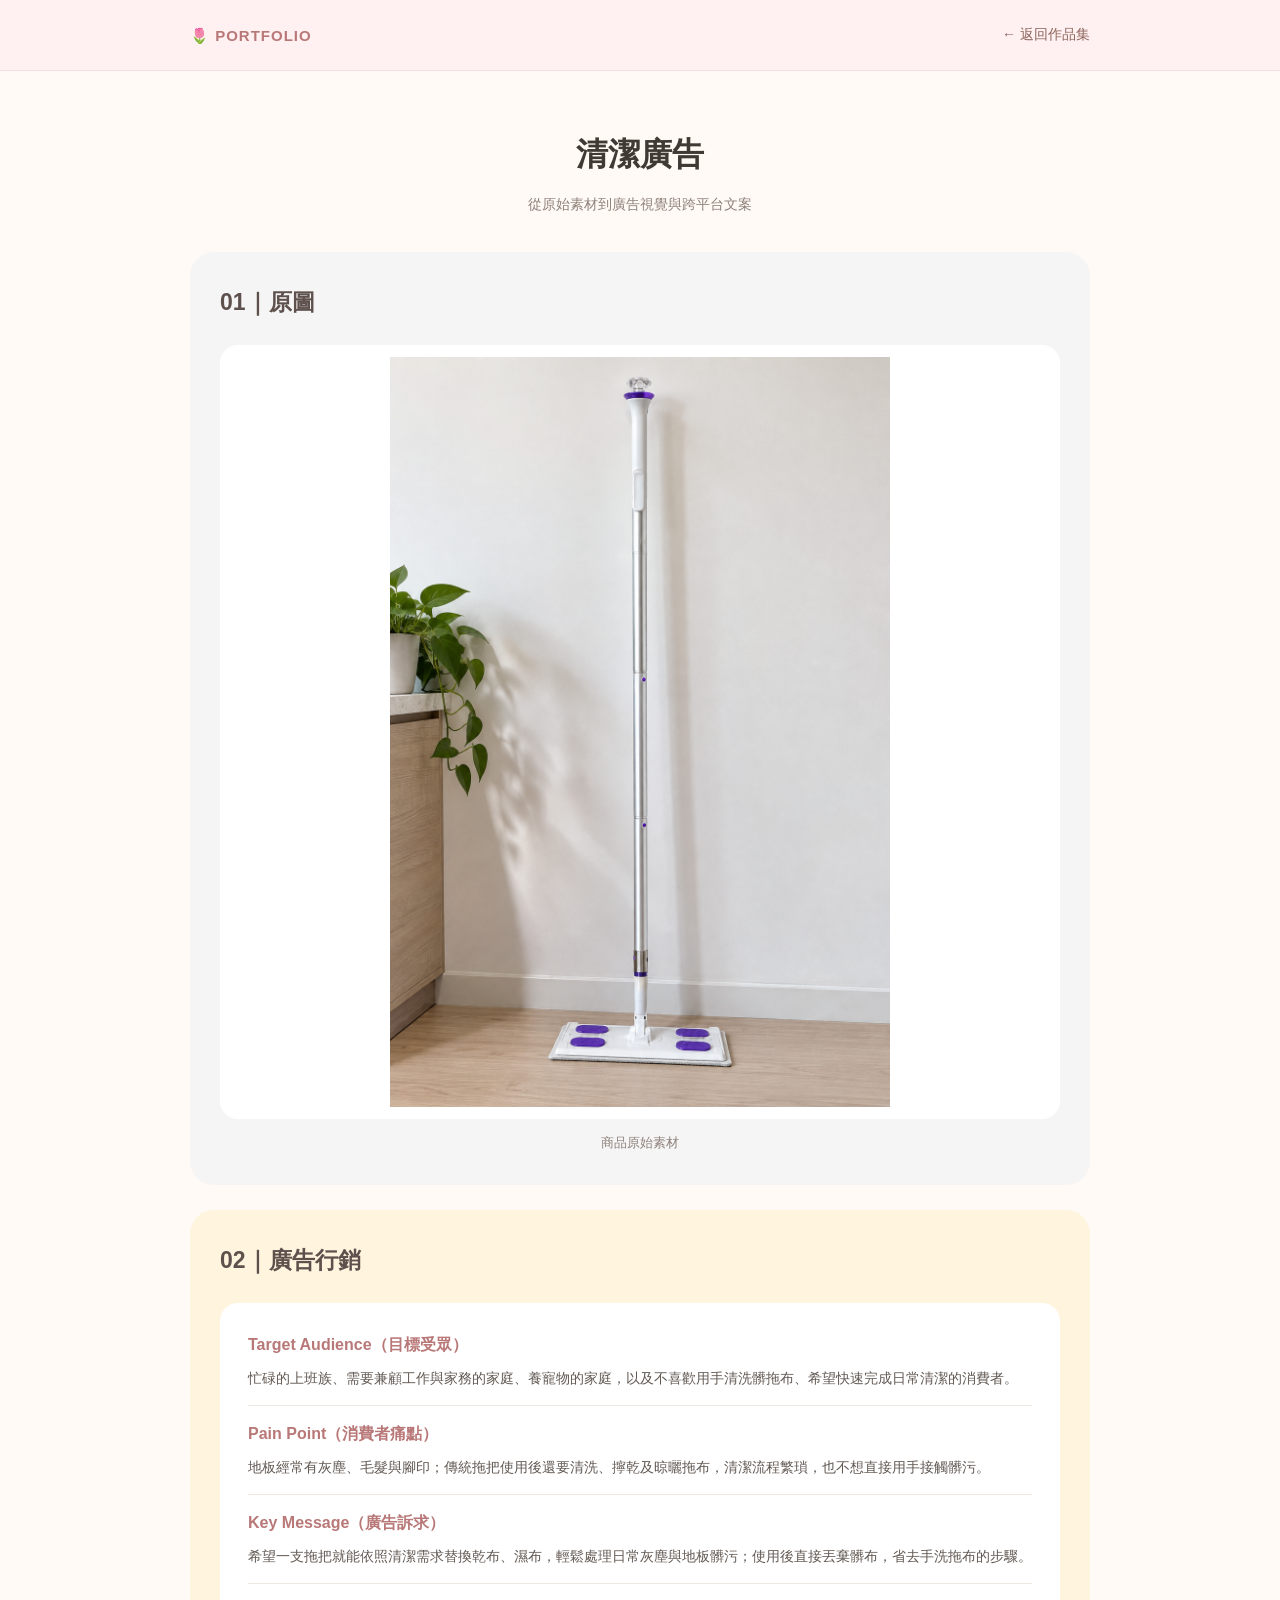
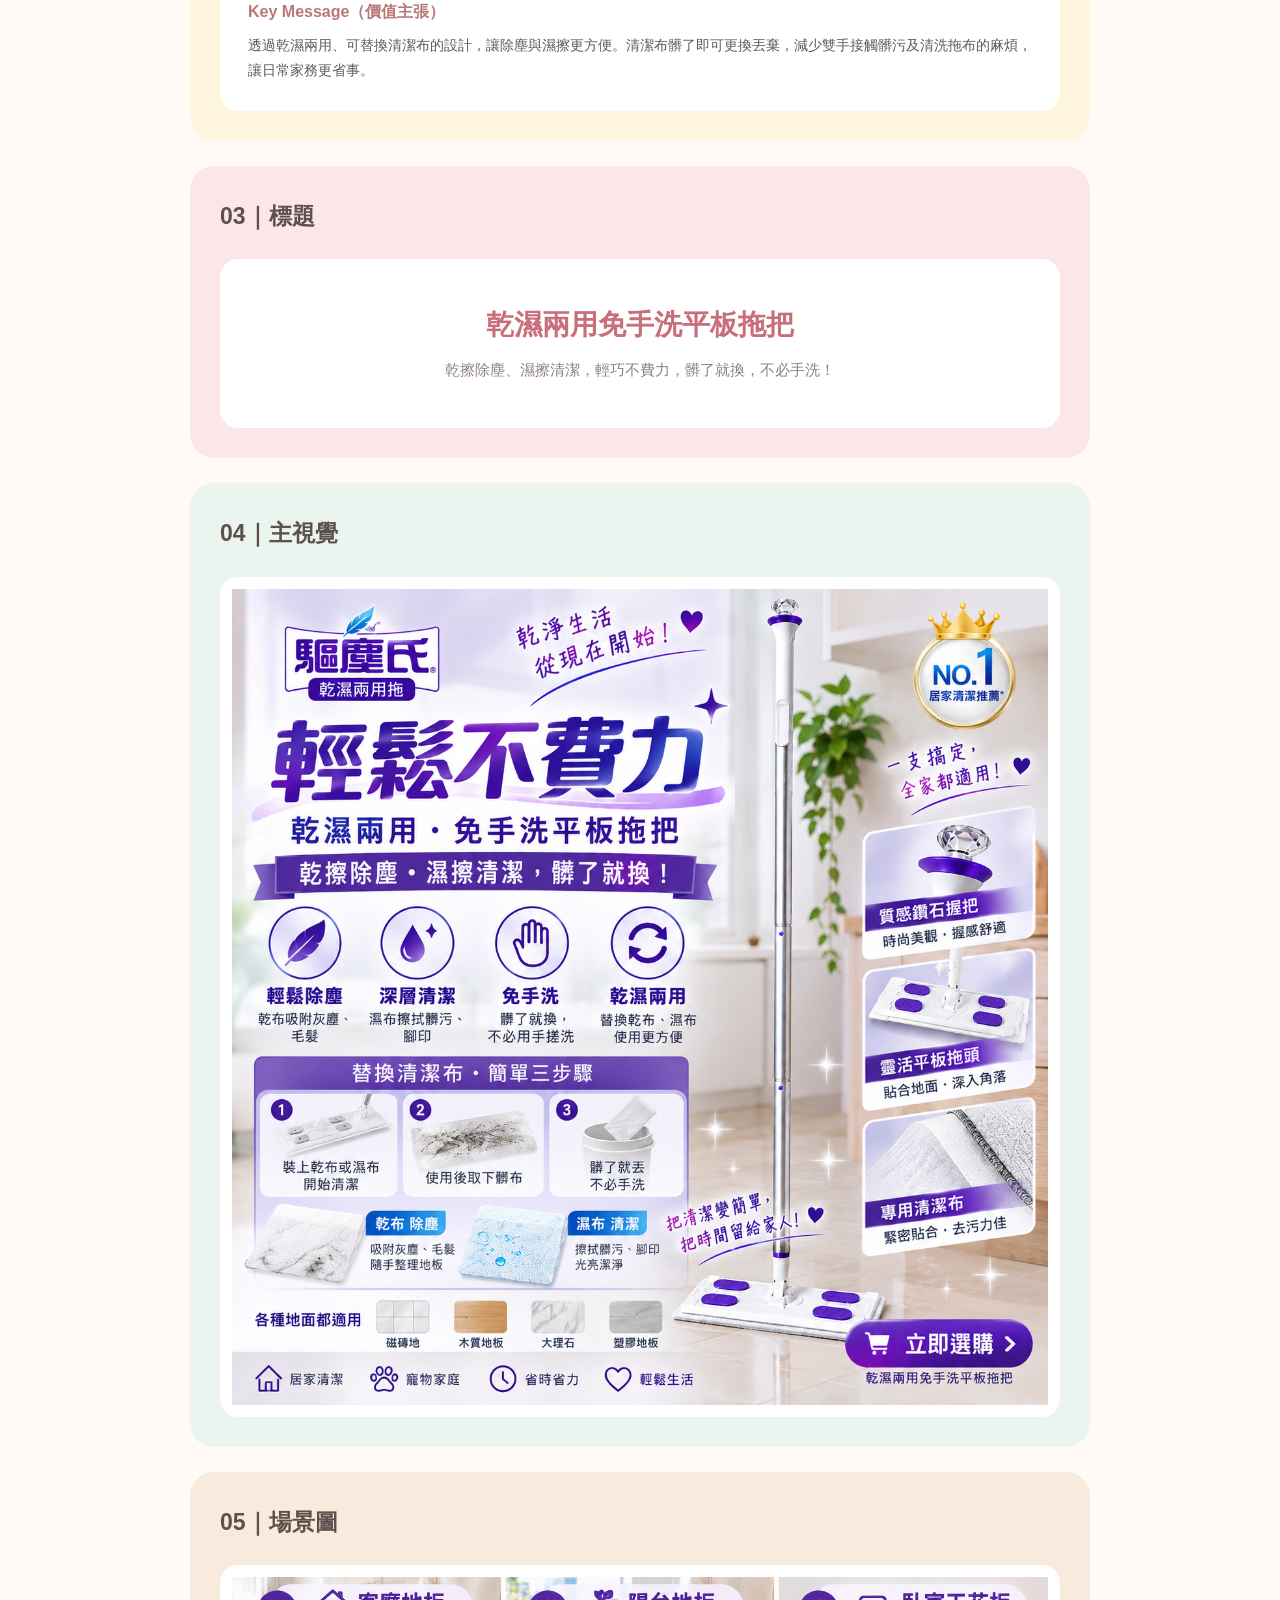
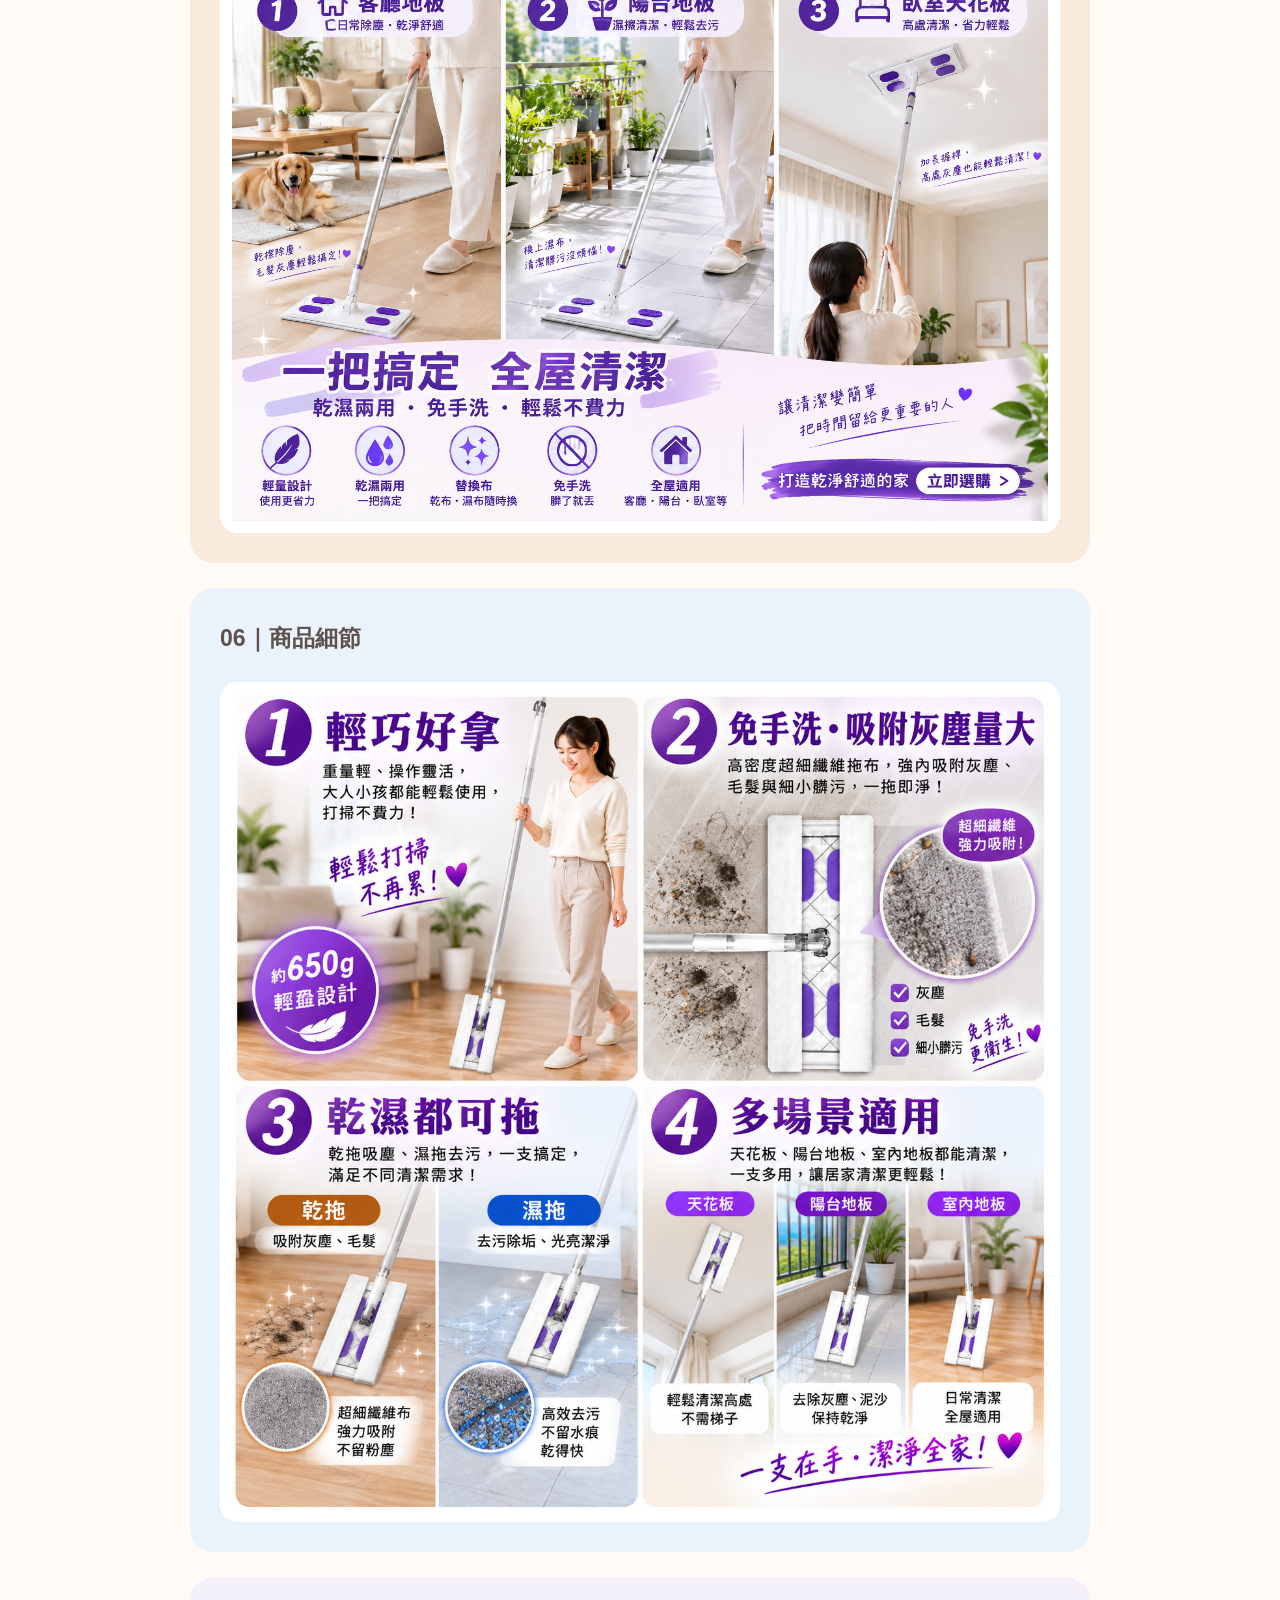
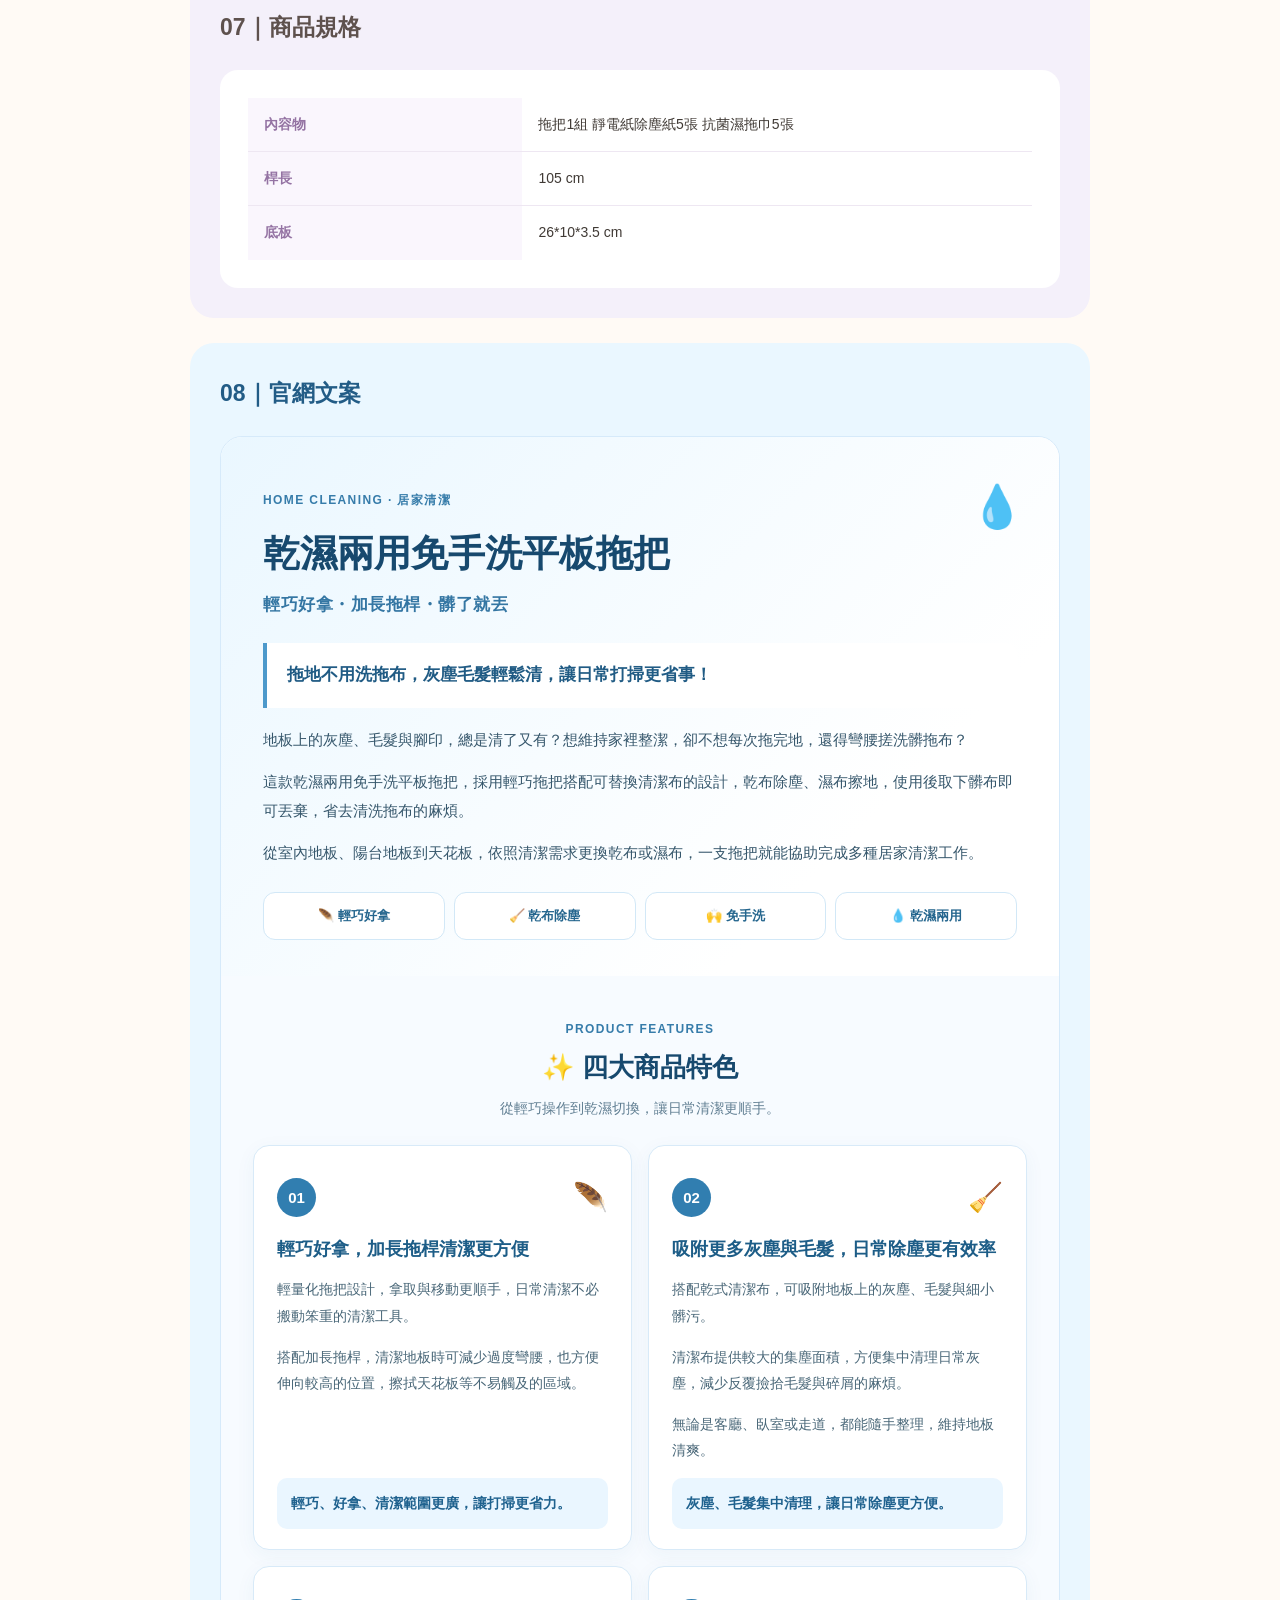
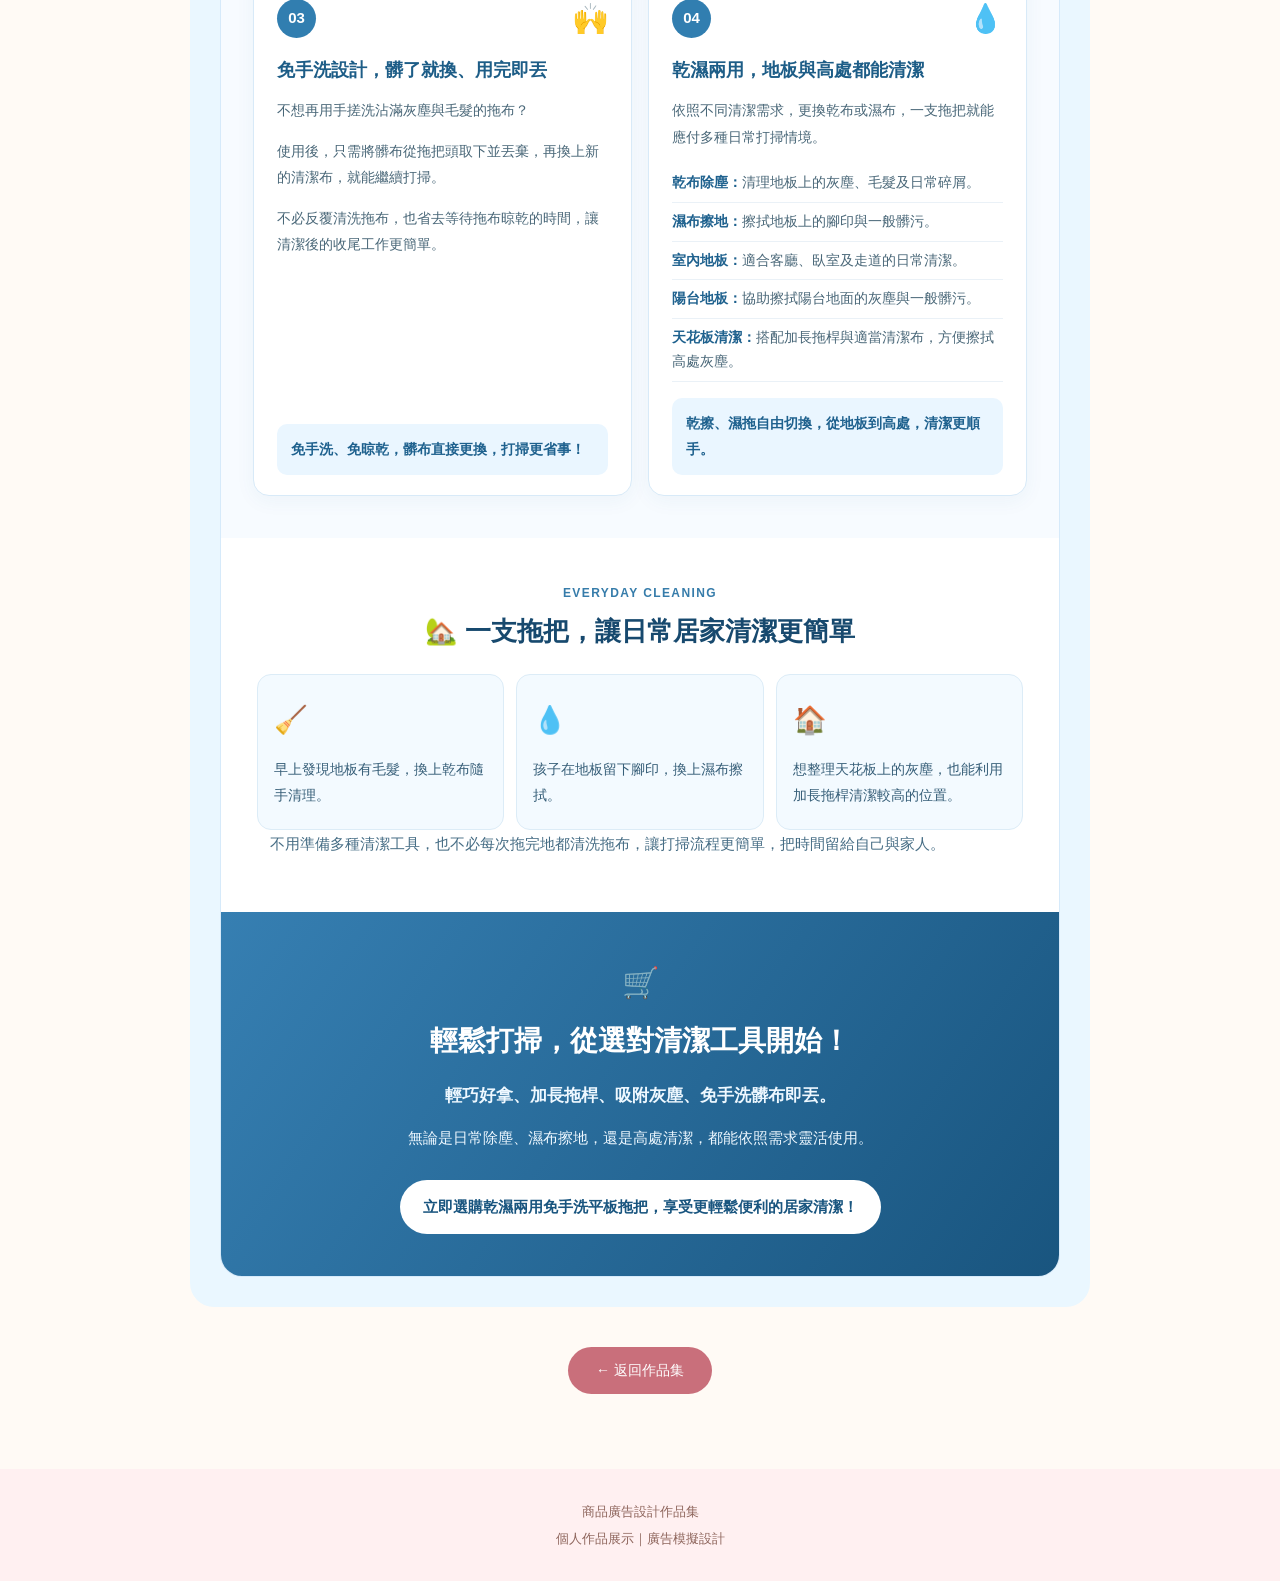
==== index.html @ 72740ea2 "0923-1" ====
<!DOCTYPE html>
<html lang="zh-Hant">

<head>
    <meta charset="UTF-8">
    <meta name="viewport" content="width=device-width, initial-scale=1.0">

    <title>商品廣告設計｜作品集</title>

    <link rel="stylesheet" href="clean.css">
</head>

<body>

    <!-- 頂部導覽列 -->
    <header class="site-header">
        <nav class="nav-container">

            <a href="index.html" class="brand">
                🌷 PORTFOLIO
            </a>

            <a href="index.html#design" class="back-link">
                ← 返回作品集
            </a>

        </nav>
    </header>


    <main class="portfolio-page">

        <!-- 頁面標題 -->
        <div class="page-heading">
            <h1>清潔廣告</h1>
            <p>從原始素材到廣告視覺與跨平台文案</p>
        </div>


        <!-- =========================
             01 原圖
        ========================== -->

        <section class="work-section original-section">

            <h2>01｜原圖</h2>

            <div class="image-container original-container">

                <img src="images/clean.original.png.png" alt="商品原始照片" class="work-image original-image">

            </div>

            <p class="image-caption">商品原始素材</p>

        </section>


        <!-- =========================
             02 廣告行銷
        ========================== -->

        <section class="work-section marketing-section">

            <h2>02｜廣告行銷</h2>

            <div class="content-card">

                <div class="marketing-item">
                    <h3>Target Audience（目標受眾）</h3>

                    <p>忙碌的上班族、需要兼顧工作與家務的家庭、養寵物的家庭，以及不喜歡用手清洗髒拖布、希望快速完成日常清潔的消費者。
                    </p>
                </div>


                <div class="marketing-item">
                    <h3>Pain Point（消費者痛點）</h3>

                    <p>
                        地板經常有灰塵、毛髮與腳印；傳統拖把使用後還要清洗、擰乾及晾曬拖布，清潔流程繁瑣，也不想直接用手接觸髒污。
                    </p>
                </div>


                <div class="marketing-item">
                    <h3>Key Message（廣告訴求）</h3>

                    <p>
                        希望一支拖把就能依照清潔需求替換乾布、濕布，輕鬆處理日常灰塵與地板髒污；使用後直接丟棄髒布，省去手洗拖布的步驟。
                    </p>
                </div>

                <div class="marketing-item">
                    <h3>Key Message（價值主張）</h3>

                    <p>
                        透過乾濕兩用、可替換清潔布的設計，讓除塵與濕擦更方便。清潔布髒了即可更換丟棄，減少雙手接觸髒污及清洗拖布的麻煩，讓日常家務更省事。
                    </p>
                </div>
            </div>

        </section>


        <!-- =========================
             03 標題
        ========================== -->

        <section class="work-section title-section">

            <h2>03｜標題</h2>

            <div class="content-card ad-title-card">

                <h3>乾濕兩用免手洗平板拖把</h3>

                <p>
                    乾擦除塵、濕擦清潔，輕巧不費力，髒了就換，不必手洗！
                </p>

            </div>

        </section>


        <!-- =========================
             04 主視覺
        ========================== -->

        <section class="work-section visual-section">

            <h2>04｜主視覺</h2>

            <div class="image-container">

                <img src="images/clean.main.png.png" alt="商品廣告主視覺" class="work-image main-image">

            </div>

        </section>

        <!-- =========================
     05 場景圖
     一張完整圖片
========================= -->

        <section class="work-section scene-section">

            <h2>05｜場景圖</h2>

            <div class="image-container">

                <img src="images/clean.scene.png.png" alt="商品生活場景展示圖" class="work-image scene-image">

            </div>

        </section>

        <!-- =========================
             05 商品細節
             一張四合一圖片
        ========================== -->

        <section class="work-section detail-section">

            <h2>06｜商品細節</h2>

            <div class="image-container">

                <img src="images/clean.detail.png.png" alt="四合一商品特色與細節圖" class="work-image detail-image">

            </div>

        </section>


        <!-- =========================
             06 商品規格
        ========================== -->

        <section class="work-section specs-section">

            <h2>07｜商品規格</h2>

            <div class="content-card table-container">

                <table class="specs-table">

                    <tbody>


                        <tr>
                            <th scope="row">內容物</th>
                            <td>拖把1組 靜電紙除塵紙5張 抗菌濕拖巾5張</td>
                        </tr>

                        <tr>
                            <th scope="row">桿長</th>
                            <td>105 cm</td>
                        </tr>

                        <tr>
                            <th scope="row">底板</th>
                            <td>26*10*3.5 cm</td>
                        </tr>


                    </tbody>

                </table>

            </div>

        </section>


        <!-- =========================
             08 官網文案｜水藍色系
        ========================= -->
        <section class="work-section website-section clean-website-section" id="website-copy">
            <h2>08｜官網文案</h2>
            <article class="content-card clean-product-copy">
                <header class="clean-hero">
                    <span class="clean-eyebrow">HOME CLEANING · 居家清潔</span>
                    <div class="clean-hero-mark" aria-hidden="true">💧</div>
                    <h3>乾濕兩用免手洗平板拖把</h3>
                    <p class="clean-subtitle">輕巧好拿・加長拖桿・髒了就丟</p>
                    <p class="clean-lead"><strong>拖地不用洗拖布，灰塵毛髮輕鬆清，讓日常打掃更省事！</strong></p>
                    <p>地板上的灰塵、毛髮與腳印，總是清了又有？想維持家裡整潔，卻不想每次拖完地，還得彎腰搓洗髒拖布？</p>
                    <p>這款乾濕兩用免手洗平板拖把，採用輕巧拖把搭配可替換清潔布的設計，乾布除塵、濕布擦地，使用後取下髒布即可丟棄，省去清洗拖布的麻煩。</p>
                    <p>從室內地板、陽台地板到天花板，依照清潔需求更換乾布或濕布，一支拖把就能協助完成多種居家清潔工作。</p>
                    <div class="clean-benefits" aria-label="商品重點">
                        <span>🪶 輕巧好拿</span><span>🧹 乾布除塵</span><span>🙌 免手洗</span><span>💧 乾濕兩用</span>
                    </div>
                </header>

                <section class="clean-features" aria-labelledby="clean-features-title">
                    <div class="clean-section-heading">
                        <span class="clean-kicker">PRODUCT FEATURES</span>
                        <h4 id="clean-features-title">✨ 四大商品特色</h4>
                        <p>從輕巧操作到乾濕切換，讓日常清潔更順手。</p>
                    </div>
                    <div class="clean-feature-grid">
                        <div class="clean-feature-card">
                            <div class="clean-feature-top"><span class="clean-number">01</span><span class="clean-feature-icon" aria-hidden="true">🪶</span></div>
                            <h5>輕巧好拿，加長拖桿清潔更方便</h5>
                            <p>輕量化拖把設計，拿取與移動更順手，日常清潔不必搬動笨重的清潔工具。</p>
                            <p>搭配加長拖桿，清潔地板時可減少過度彎腰，也方便伸向較高的位置，擦拭天花板等不易觸及的區域。</p>
                            <p class="clean-feature-summary">輕巧、好拿、清潔範圍更廣，讓打掃更省力。</p>
                        </div>
                        <div class="clean-feature-card">
                            <div class="clean-feature-top"><span class="clean-number">02</span><span class="clean-feature-icon" aria-hidden="true">🧹</span></div>
                            <h5>吸附更多灰塵與毛髮，日常除塵更有效率</h5>
                            <p>搭配乾式清潔布，可吸附地板上的灰塵、毛髮與細小髒污。</p>
                            <p>清潔布提供較大的集塵面積，方便集中清理日常灰塵，減少反覆撿拾毛髮與碎屑的麻煩。</p>
                            <p>無論是客廳、臥室或走道，都能隨手整理，維持地板清爽。</p>
                            <p class="clean-feature-summary">灰塵、毛髮集中清理，讓日常除塵更方便。</p>
                        </div>
                        <div class="clean-feature-card">
                            <div class="clean-feature-top"><span class="clean-number">03</span><span class="clean-feature-icon" aria-hidden="true">🙌</span></div>
                            <h5>免手洗設計，髒了就換、用完即丟</h5>
                            <p>不想再用手搓洗沾滿灰塵與毛髮的拖布？</p>
                            <p>使用後，只需將髒布從拖把頭取下並丟棄，再換上新的清潔布，就能繼續打掃。</p>
                            <p>不必反覆清洗拖布，也省去等待拖布晾乾的時間，讓清潔後的收尾工作更簡單。</p>
                            <p class="clean-feature-summary">免手洗、免晾乾，髒布直接更換，打掃更省事！</p>
                        </div>
                        <div class="clean-feature-card">
                            <div class="clean-feature-top"><span class="clean-number">04</span><span class="clean-feature-icon" aria-hidden="true">💧</span></div>
                            <h5>乾濕兩用，地板與高處都能清潔</h5>
                            <p>依照不同清潔需求，更換乾布或濕布，一支拖把就能應付多種日常打掃情境。</p>
                            <ul class="clean-use-list">
                                <li><strong>乾布除塵：</strong>清理地板上的灰塵、毛髮及日常碎屑。</li>
                                <li><strong>濕布擦地：</strong>擦拭地板上的腳印與一般髒污。</li>
                                <li><strong>室內地板：</strong>適合客廳、臥室及走道的日常清潔。</li>
                                <li><strong>陽台地板：</strong>協助擦拭陽台地面的灰塵與一般髒污。</li>
                                <li><strong>天花板清潔：</strong>搭配加長拖桿與適當清潔布，方便擦拭高處灰塵。</li>
                            </ul>
                            <p class="clean-feature-summary">乾擦、濕拖自由切換，從地板到高處，清潔更順手。</p>
                        </div>
                    </div>
                </section>

                <section class="clean-scenarios" aria-labelledby="clean-scenarios-title">
                    <div class="clean-section-heading">
                        <span class="clean-kicker">EVERYDAY CLEANING</span>
                        <h4 id="clean-scenarios-title">🏡 一支拖把，讓日常居家清潔更簡單</h4>
                    </div>
                    <div class="clean-scenario-grid">
                        <div class="clean-scenario"><span aria-hidden="true">🧹</span><p>早上發現地板有毛髮，換上乾布隨手清理。</p></div>
                        <div class="clean-scenario"><span aria-hidden="true">💧</span><p>孩子在地板留下腳印，換上濕布擦拭。</p></div>
                        <div class="clean-scenario"><span aria-hidden="true">🏠</span><p>想整理天花板上的灰塵，也能利用加長拖桿清潔較高的位置。</p></div>
                    </div>
                    <p class="clean-scenario-outro">不用準備多種清潔工具，也不必每次拖完地都清洗拖布，讓打掃流程更簡單，把時間留給自己與家人。</p>
                </section>

                <section class="clean-ending" aria-labelledby="clean-ending-title">
                    <span class="clean-ending-icon" aria-hidden="true">🛒</span>
                    <h4 id="clean-ending-title">輕鬆打掃，從選對清潔工具開始！</h4>
                    <p class="clean-ending-lead"><strong>輕巧好拿、加長拖桿、吸附灰塵、免手洗髒布即丟。</strong></p>
                    <p>無論是日常除塵、濕布擦地，還是高處清潔，都能依照需求靈活使用。</p>
                    <p class="clean-ending-cta">立即選購乾濕兩用免手洗平板拖把，享受更輕鬆便利的居家清潔！</p>
                </section>
            </article>
        </section>


        <!-- 09 FB 與 10 Threads 文案尚未提供本商品版本，暫不展示其他商品的文案。 -->

        <!-- 返回首頁 -->
        <div class="bottom-navigation">

            <a href="index.html#design" class="back-button">
                ← 返回作品集
            </a>

        </div>

    </main>


    <footer class="site-footer">

        <p>商品廣告設計作品集</p>

        <p>個人作品展示｜廣告模擬設計</p>

    </footer>

</body>

</html>
---- clean.css ----
/* =========================
   01 全站基本設定
========================= */

* {
    box-sizing: border-box;
}

html {
    scroll-behavior: smooth;
}

body {
    margin: 0;
    background: #fffaf5;
    color: #403a35;

    font-family:
        "Microsoft JhengHei",
        "Noto Sans TC",
        Arial,
        sans-serif;

    line-height: 1.8;
}

h1,
h2,
h3,
p {
    margin-top: 0;
}

img {
    display: block;
    max-width: 100%;
    height: auto;
}

a {
    text-decoration: none;
}


/* =========================
   02 頂部導覽列
========================= */

.site-header {
    background: #fff0f1;
    border-bottom: 1px solid #f3dfe2;
}

.nav-container {
    width: min(900px, 92%);
    min-height: 70px;
    margin: 0 auto;

    display: flex;
    align-items: center;
    justify-content: space-between;
    gap: 20px;
}

.brand {
    color: #b97878;
    font-size: 15px;
    font-weight: bold;
    letter-spacing: 1px;
}

.back-link {
    color: #8e655c;
    font-size: 14px;
}

.back-link:hover {
    color: #c96f7b;
}


/* =========================
   03 網頁主要寬度
========================= */

.portfolio-page {
    width: min(900px, 92%);
    margin: 0 auto;
    padding: 30px 0 50px;
}

.page-heading {
    padding: 25px 10px 35px;
    text-align: center;
}

.page-heading h1 {
    font-size: 32px;
    margin-bottom: 8px;
}

.page-heading p {
    color: #8e817b;
    font-size: 14px;
    margin-bottom: 0;
}


/* =========================
   04 九個區塊共用樣式
========================= */

.work-section {
    margin-bottom: 25px;
    padding: 30px;

    border-radius: 24px;
}

.work-section h2 {
    margin-bottom: 22px;
    color: #5e514d;
    font-size: 23px;
}

.content-card {
    background: #ffffff;
    padding: 28px;

    border-radius: 18px;
}

.content-card h3 {
    font-size: 18px;
}

.content-card p {
    font-size: 15px;
    margin-bottom: 12px;
}

.content-card p:last-child {
    margin-bottom: 0;
}


/* =========================
   05 各區塊背景色
========================= */

.original-section {
    background: #f5f5f5;
}

.marketing-section {
    background: #fff4de;
}

.title-section {
    background: #fbe7e9;
}

.visual-section {
    background: #eaf5ef;
}


/* =========================
   05 場景圖
========================= */

/* 柔和奶油杏色背景 */
.scene-section {
    background: #f8ebdd;
}

/* 一張完整場景圖，等比例縮放、不裁切 */
.scene-image {
    max-width: 900px;
}
.detail-section {
    background: #eaf3fc;
}

.specs-section {
    background: #f4f0fa;
}

.website-section {
    background: #fff4de;
}

.facebook-section {
    background: #eaf3fc;
}

.threads-section {
    background: #fbe7e9;
}


/* =========================
   06 圖片共用設定
========================= */

.image-container {
    display: flex;
    justify-content: center;
    align-items: center;

    padding: 12px;

    background: #ffffff;
    border-radius: 18px;
}

/*
所有圖片：
1. 不超出容器
2. 保留原始比例
3. 不裁切
*/

.work-image {
    display: block;
    width: 100%;
    height: auto;
    margin: 0 auto;
}


/* =========================
   07 原圖
   最大寬度 500px
========================= */

.original-image {
    max-width: 500px;
}

.image-caption {
    margin: 12px 0 0;

    color: #8e817b;
    font-size: 13px;
    text-align: center;
}


/* =========================
   08 廣告行銷
========================= */

.marketing-item {
    padding: 14px 0;
    border-bottom: 1px solid #eee8e2;
}

.marketing-item:first-child {
    padding-top: 0;
}

.marketing-item:last-child {
    padding-bottom: 0;
    border-bottom: none;
}

.marketing-item h3 {
    margin-bottom: 6px;

    color: #b97878;
    font-size: 16px;
}

.marketing-item p {
    color: #625953;
    font-size: 14px;
}


/* =========================
   09 廣告標題
========================= */

.ad-title-card {
    padding: 45px 25px;
    text-align: center;
}

.ad-title-card h3 {
    margin-bottom: 10px;

    color: #c96f7b;
    font-size: 28px;
    line-height: 1.5;
}

.ad-title-card p {
    color: #8e817b;
    font-size: 15px;
}


/* =========================
   10 主視覺
   最大寬度 900px
========================= */

.main-image {
    max-width: 900px;
}


/* =========================
   11 商品細節
   一張四合一圖片
   最大寬度 900px
========================= */

.detail-image {
    max-width: 900px;
}

/*
這裡不設定固定高度，
也不使用 object-fit: cover。

因此四合一圖片會完整顯示，
不會裁切掉其中的商品特色。
*/


/* =========================
   12 商品規格
========================= */

.table-container {
    overflow-x: auto;
}

.specs-table {
    width: 100%;
    border-collapse: collapse;
}

.specs-table th,
.specs-table td {
    padding: 14px 16px;

    border-bottom: 1px solid #eee7f2;

    font-size: 14px;
    text-align: left;
    vertical-align: top;
}

.specs-table th {
    width: 35%;

    color: #9473a3;
    background: #faf6fd;
    font-weight: bold;
}

.specs-table tr:last-child th,
.specs-table tr:last-child td {
    border-bottom: none;
}


/* =========================
   13 網站、FB、Threads 文案
========================= */

.copy-card {
    overflow-wrap: anywhere;
}

.copy-card h3 {
    margin-bottom: 18px;
    color: #b97878;
}

.copy-card p {
    margin-bottom: 16px;
    white-space: pre-line;
}

.copy-cta {
    color: #b97878;
    font-weight: bold;
}


/* =========================
   14 返回作品集按鈕
========================= */

.bottom-navigation {
    padding: 15px 0 25px;
    text-align: center;
}

.back-button {
    display: inline-block;

    padding: 11px 28px;

    background: #c96f7b;
    color: #ffffff;

    border-radius: 30px;
    font-size: 14px;

    transition: background 0.2s;
}

.back-button:hover {
    background: #b45d69;
}


/* =========================
   15 Footer
========================= */

.site-footer {
    padding: 28px 15px;

    background: #fff0f1;
    text-align: center;
}

.site-footer p {
    margin: 3px 0;

    color: #8e655c;
    font-size: 13px;
}


/* =========================
   16 手機版 RWD
========================= */

@media (max-width: 650px) {

    .nav-container {
        min-height: 60px;
    }

    .brand,
    .back-link {
        font-size: 12px;
    }

    .portfolio-page {
        width: 94%;
        padding-top: 15px;
    }

    .page-heading {
        padding: 20px 5px 25px;
    }

    .page-heading h1 {
        font-size: 25px;
    }

    .work-section {
        margin-bottom: 18px;
        padding: 20px 14px;

        border-radius: 18px;
    }

    .work-section h2 {
        margin-bottom: 15px;
        font-size: 20px;
    }

    .content-card {
        padding: 20px 16px;
    }

    .image-container {
        padding: 6px;
    }

    .ad-title-card {
        padding: 28px 16px;
    }

    .ad-title-card h3 {
        font-size: 22px;
    }

    .specs-table th,
    .specs-table td {
        padding: 10px 8px;
        font-size: 12px;
    }

    .specs-table th {
        width: 35%;
    }

    .copy-card p {
        font-size: 14px;
    }

}

/* =========================
   網站文案｜整體版面
========================= */

.product-copy {
    display: flex;
    flex-direction: column;
    gap: 24px;

    color: #403a35;
}

.product-copy h3,
.product-copy h4,
.product-copy p {
    margin-top: 0;
}

.product-copy p {
    font-size: 15px;
    line-height: 1.9;
}

.product-section-title {
    margin-bottom: 22px;
    color: #466653;
    font-size: 22px;
}


/* =========================
   商品介紹｜鼠尾草綠
========================= */

.product-intro {
    padding: 35px;
    background: #eaf3ea;
    border-radius: 20px;
}

.product-label {
    display: inline-block;

    margin-bottom: 18px;
    padding: 5px 14px;

    background: #ffffff;
    color: #466653;

    border-radius: 30px;

    font-size: 13px;
    font-weight: bold;
}

.product-intro h3 {
    margin-bottom: 18px;

    color: #466653;
    font-size: 25px;
    line-height: 1.6;
}

.product-intro p {
    margin-bottom: 0;
    color: #52665a;
}


/* =========================
   四大商品特色
========================= */

.product-features {
    padding: 30px;

    background: #fffaf5;
    border-radius: 20px;
}

.feature-grid {
    display: grid;
    grid-template-columns: repeat(2, minmax(0, 1fr));
    gap: 18px;
}

.feature-card {
    padding: 25px;

    background: #ffffff;
    border: 1px solid #e9eee8;
    border-radius: 18px;
}

.feature-icon {
    display: flex;
    align-items: center;
    justify-content: center;

    width: 42px;
    height: 42px;

    margin-bottom: 16px;

    background: #eaf3ea;
    color: #64856b;

    border-radius: 12px;

    font-size: 23px;
    font-weight: bold;
}

.feature-card h4 {
    margin-bottom: 12px;

    color: #466653;
    font-size: 17px;
}

.feature-card p {
    margin-bottom: 12px;
    color: #625953;
}

.feature-card p:last-child {
    margin-bottom: 0;
}


/* =========================
   使用情境｜奶油杏色
========================= */

.product-scenarios {
    padding: 30px;

    background: #fff0e1;
    border-radius: 20px;
}

.product-scenarios .product-section-title {
    color: #805e45;
}

.scenario-item {
    display: flex;
    align-items: flex-start;
    gap: 16px;

    padding: 18px 0;

    border-bottom: 1px solid #e9d9c9;
}

.scenario-item:last-child {
    padding-bottom: 0;
    border-bottom: none;
}

.scenario-icon {
    display: flex;
    align-items: center;
    justify-content: center;

    flex-shrink: 0;

    width: 42px;
    height: 42px;

    background: #ffffff;
    color: #ad8668;

    border-radius: 12px;

    font-size: 24px;
}

.scenario-item h4 {
    margin-bottom: 4px;

    color: #805e45;
    font-size: 16px;
}

.scenario-item p {
    margin-bottom: 0;
    color: #625953;
}


/* =========================
   商品規格｜白色資訊卡
========================= */

.product-info {
    padding: 30px;

    background: #ffffff;
    border-radius: 20px;
}

.product-info-list {
    margin: 0;
}

.product-info-list > div {
    display: grid;
    grid-template-columns: 125px minmax(0, 1fr);
    gap: 16px;

    padding: 13px 0;

    border-bottom: 1px solid #eeeeea;
}

.product-info-list dt {
    color: #466653;
    font-size: 14px;
    font-weight: bold;
}

.product-info-list dd {
    margin: 0;

    color: #625953;
    font-size: 14px;
}

.product-note {
    margin: 22px 0 0;
    padding: 16px;

    background: #f5f7f2;
    border-radius: 12px;

    color: #52665a;
    font-size: 13px !important;
}


/* =========================
   結尾文案｜柔和粉色
========================= */

.product-ending {
    padding: 48px 28px;
    background: #fbe8e8;
    border-radius: 20px;
    text-align: center;
}

/* 上方小標籤 */
.ending-label {
    display: inline-block;
    margin-bottom: 18px;
    padding: 5px 15px;

    background: #ffffff;
    color: #a45f68;

    border-radius: 30px;
    font-size: 13px;
    font-weight: bold;
}

/* 主標題 */
.product-ending h3 {
    margin: 0 0 22px;
    color: #a45f68;

    font-size: 28px;
    line-height: 1.5;
    letter-spacing: 1px;
}

/* 主要說明 */
.product-ending .ending-lead {
    max-width: 520px;
    margin: 0 auto 12px;

    color: #665354;
    font-size: 16px;
    line-height: 1.9;
}

/* 補充說明 */
.product-ending .ending-description {
    max-width: 520px;
    margin: 0 auto 28px;

    color: #806d6d;
    font-size: 14px;
    line-height: 1.9;
}

/* CTA 文案展示 */
.ending-cta {
    display: inline-block;
    max-width: 100%;

    padding: 12px 24px;

    background: #b97878;
    color: #ffffff;

    border-radius: 30px;

    font-size: 15px;
    font-weight: bold;
    line-height: 1.6;
}

/* 手機版 */
@media (max-width: 650px) {

    .product-ending {
        padding: 32px 18px;
    }

    .product-ending h3 {
        font-size: 23px;
    }

    .product-ending .ending-lead {
        font-size: 15px;
    }

    .product-ending .ending-description {
        font-size: 13px;
    }

    .ending-cta {
        padding: 11px 18px;
        font-size: 13px;
    }

}

/* =========================
   手機版 RWD
========================= */

@media (max-width: 650px) {

    .product-copy {
        gap: 16px;
    }

    .product-intro,
    .product-features,
    .product-scenarios,
    .product-info,
    .product-ending {
        padding: 22px 18px;
        border-radius: 16px;
    }

    .product-intro h3 {
        font-size: 21px;
    }

    .product-section-title {
        font-size: 20px;
    }

    .feature-grid {
        grid-template-columns: 1fr;
        gap: 12px;
    }

    .feature-card {
        padding: 20px;
    }

    .product-info-list > div {
        grid-template-columns: 90px minmax(0, 1fr);
        gap: 10px;
    }

    .product-ending h3 {
        font-size: 21px;
    }

}


/* =====================================
   08 網站文案｜香檳金色系
===================================== */

/* 主要文案區塊 */

.website-section .copy-card {

    --copy-gold: #A47B42;
    --copy-light-gold: #B4935A;
    --copy-border: #E8D9BD;
    --copy-cream: #FFFCF7;
    --copy-brown: #695A48;
    --copy-dark-brown: #795B32;

    box-sizing: border-box;

    max-width: 900px;
    margin: 0 auto;

    padding: 36px;

    background: var(--copy-cream);
    border: 1px solid var(--copy-border);
    border-radius: 16px;

    color: var(--copy-brown);

    font-family:
        "Noto Sans TC",
        "Microsoft JhengHei",
        sans-serif;

    font-size: 15px;
    line-height: 1.9;

    text-align: left;
    white-space: normal;
}


/* 統一盒模型 */

.website-section .copy-card *,
.website-section .copy-card *::before,
.website-section .copy-card *::after {

    box-sizing: border-box;
}


/* =====================================
   商品介紹
===================================== */

.website-section .copy-intro {

    padding-bottom: 26px;
}


/* 商品標籤 */

.website-section .copy-label {

    margin: 0 0 18px;

    color: var(--copy-gold);

    font-size: 13px;
    font-weight: 600;

    letter-spacing: 0.5px;
}


/* 商品主標題 */

.website-section .copy-intro h3 {

    margin: 0 0 20px;

    color: var(--copy-dark-brown);

    font-size: 25px;
    font-weight: 700;

    line-height: 1.5;
}


/* 商品介紹內文 */

.website-section .copy-intro p:not(.copy-label) {

    margin: 0 0 12px;

    color: var(--copy-brown);

    font-size: 15px;
    font-weight: 400;

    line-height: 1.9;
}


/* =====================================
   商品特色與使用情境
===================================== */

/* 區塊分隔 */

.website-section .copy-group {

    padding: 25px 0;

    border-top: 1px solid var(--copy-border);
}


/* 區塊標題 */

.website-section .copy-heading {

    display: flex;
    align-items: center;

    gap: 10px;

    margin: 0 0 20px;

    color: var(--copy-gold);

    font-size: 19px;
    font-weight: 700;

    line-height: 1.5;
}


/* 金色裝飾符號 */

.website-section .copy-symbol {

    color: var(--copy-light-gold);

    font-size: 18px;
    font-weight: 400;
}


/* 商品特色排列 */

.website-section .copy-item {

    display: flex;
    align-items: flex-start;

    gap: 14px;

    margin-bottom: 20px;
}

.website-section .copy-item:last-child {

    margin-bottom: 0;
}


/* 金色圖示 */

.website-section .copy-icon {

    flex-shrink: 0;

    display: flex;
    align-items: center;
    justify-content: center;

    width: 28px;
    height: 28px;

    color: var(--copy-light-gold);

    font-size: 20px;
    font-weight: 500;

    line-height: 1;
}


/* 文字區域 */

.website-section .copy-text {

    flex: 1;
    min-width: 0;
}


/* 商品特色小標題 */

.website-section .copy-text h5 {

    margin: 0 0 5px;

    color: var(--copy-dark-brown);

    font-size: 16px;
    font-weight: 700;

    line-height: 1.6;
}


/* 商品特色內文 */

.website-section .copy-text p {

    margin: 0;

    color: var(--copy-brown);

    font-size: 14px;
    font-weight: 400;

    line-height: 1.9;
}


/* =====================================
   商品結尾
===================================== */

.website-section .copy-ending {

    padding-top: 26px;

    border-top: 1px solid var(--copy-border);
}


/* 結尾標題 */

.website-section .copy-ending h4 {

    margin: 0 0 14px;

    color: var(--copy-dark-brown);

    font-size: 20px;
    font-weight: 700;

    line-height: 1.6;
}


/* 結尾內文 */

.website-section .copy-ending > p:not(.copy-cta) {

    margin: 0 0 24px;

    color: var(--copy-brown);

    font-size: 15px;
    line-height: 1.9;
}


/* 行動呼籲 */

.website-section .copy-cta {

    display: inline-block;

    margin: 0;
    padding: 12px 20px;

    background: var(--copy-gold);

    color: #FFFFFF;

    border-radius: 8px;

    font-size: 14px;
    font-weight: 600;

    line-height: 1.7;
}

.website-section .copy-cta span {

    margin-left: 6px;
}


/* =====================================
   手機版排版
===================================== */

@media screen and (max-width: 600px) {

    .website-section .copy-card {

        padding: 22px 18px;

        border-radius: 12px;
    }

    .website-section .copy-label {

        font-size: 12px;
    }

    .website-section .copy-intro h3 {

        font-size: 22px;
    }

    .website-section .copy-intro p:not(.copy-label) {

        font-size: 14px;
    }

    .website-section .copy-group {

        padding: 22px 0;
    }

    .website-section .copy-heading {

        font-size: 18px;
    }

    .website-section .copy-item {

        gap: 10px;
    }

    .website-section .copy-icon {

        width: 24px;
        height: 24px;

        font-size: 18px;
    }

    .website-section .copy-text h5 {

        font-size: 15px;
    }

    .website-section .copy-text p {

        font-size: 14px;
    }

    .website-section .copy-ending h4 {

        font-size: 19px;
    }

    .website-section .copy-ending > p:not(.copy-cta) {

        font-size: 14px;
    }

    .website-section .copy-cta {

        display: block;
        width: 100%;

        padding: 12px 14px;

        font-size: 13px;
        text-align: center;
    }

}

/* 08 網站文案：修正原始換行造成的狹窄文字列與過大段落間距 */
.website-section .copy-card p {
    white-space: normal;
}
.website-section .copy-card .copy-text {
    flex: 1 1 0;
    width: auto;
    max-width: none;
    min-width: 0;
}
.website-section .copy-card .copy-text h5 {
    margin: 0 0 5px;
}
.website-section .copy-card .copy-text p {
    width: 100%;
    max-width: none;
    margin: 0;
}
.website-section .copy-card .copy-item {
    width: 100%;
}


/* 網站文案 SVG 圖示統一設定 */

.website-section .copy-icon svg {

    width: 22px;
    height: 22px;

    fill: none;

    stroke: #B4935A;
    stroke-width: 1.7;

    stroke-linecap: round;
    stroke-linejoin: round;

    display: block;
    flex-shrink: 0;
}

/* =====================================
   09 FB 文案｜自然貼文排版
   僅影響 FB 區塊，不影響網站文案及 Threads
===================================== */
.facebook-section .facebook-copy-card {
    display: block;
    width: 100%;
    max-width: 100%;
    margin: 0;
    padding: 28px 30px;
    background: #fff;
    border: none;
    border-radius: 12px;
    color: #403a35;
    text-align: left;
}

.facebook-section .facebook-copy-card h3 {
    margin: 0 0 18px;
    color: #403a35;
    font-size: 18px;
    font-weight: 700;
    line-height: 1.7;
}

.facebook-section .facebook-copy-card p {
    display: block;
    margin: 0 0 18px;
    padding: 0;
    color: #403a35;
    background: transparent;
    border: 0;
    border-radius: 0;
    font-size: 15px;
    font-weight: 400;
    line-height: 1.8;
    white-space: normal;
    overflow-wrap: break-word;
}

.facebook-section .facebook-copy-card strong {
    color: inherit;
    font-weight: 700;
}

.facebook-section .facebook-copy-card h4 {
    margin: 22px 0 16px;
    padding: 0;
    color: #403a35;
    background: transparent;
    border: 0;
    border-radius: 0;
    font-size: 17px;
    font-weight: 700;
    line-height: 1.7;
}

.facebook-section .facebook-copy-card h4 + p,
.facebook-section .facebook-copy-card h4 + p + p,
.facebook-section .facebook-copy-card h4 + p + p + p,
.facebook-section .facebook-copy-card h4 + p + p + p + p {
    margin-bottom: 14px;
    padding: 0;
    background: transparent;
    border: 0;
    border-radius: 0;
}

.facebook-section .facebook-copy-card h4 + p + p + p + p + p {
    margin-top: 22px;
}

.facebook-section .facebook-copy-card .copy-cta {
    display: block;
    width: auto;
    margin: 20px 0 16px;
    padding: 0;
    color: #403a35;
    background: transparent;
    border: 0;
    border-radius: 0;
    font-size: 15px;
    font-weight: 400;
    line-height: 1.8;
    text-align: left;
}

.facebook-section .facebook-copy-card .copy-cta strong {
    color: #403a35;
    font-weight: 700;
}

.facebook-section .facebook-copy-card .copy-hashtags {
    margin: 0;
    padding: 0;
    color: #403a35;
    background: transparent;
    border: 0;
    font-size: 14px;
    line-height: 1.8;
}

@media screen and (max-width: 650px) {
    .facebook-section .facebook-copy-card { padding: 22px 18px; }
    .facebook-section .facebook-copy-card h3 { font-size: 17px; }
    .facebook-section .facebook-copy-card h4 { font-size: 16px; }
    .facebook-section .facebook-copy-card p,
    .facebook-section .facebook-copy-card .copy-cta { font-size: 14px; }
    .facebook-section .facebook-copy-card .copy-hashtags { font-size: 13px; }
}


/* =====================================
   10 Threads 文案｜自然貼文排版
===================================== */

/* Threads 白色貼文卡片 */
.threads-section .threads-copy-card {
    display: block;
    width: 100%;
    max-width: 100%;

    margin: 0;
    padding: 28px 30px;

    background: #ffffff;
    border: none;
    border-radius: 12px;

    color: #403a35;
    text-align: left;
}

/* Threads 內文 */
.threads-section .threads-copy-card p {
    display: block;

    margin: 0 0 18px;
    padding: 0;

    color: #403a35;
    background: transparent;
    border: none;

    font-size: 15px;
    font-weight: 400;
    line-height: 1.8;

    white-space: normal;
    overflow-wrap: break-word;
}

/* 粗體重點 */
.threads-section .threads-copy-card strong {
    color: #403a35;
    font-weight: 700;
}

/* 最後一段 Hashtag */
.threads-section .threads-copy-card .threads-hashtags {
    margin: 0;
    padding: 0;

    color: #403a35;
    font-size: 14px;
    line-height: 1.8;
}

/* 手機版 */
@media screen and (max-width: 650px) {

    .threads-section .threads-copy-card {
        padding: 22px 18px;
    }

    .threads-section .threads-copy-card p {
        font-size: 14px;
    }

    .threads-section .threads-copy-card .threads-hashtags {
        font-size: 13px;
    }
}

/* =============================================
   08 官網文案｜乾濕兩用拖把・水藍色系
   僅作用於 .clean-website-section
============================================= */
.clean-website-section { background: #eaf7ff; }
.clean-website-section > h2 { color: #225c86; }
.clean-website-section .clean-product-copy {
    --blue-900: #17496e; --blue-700: #246b9c; --blue-500: #4d99cb;
    --blue-100: #eaf6ff; --blue-050: #f6fbff;
    padding: 0; overflow: hidden; color: #36576c;
    border: 1px solid #d6eafa; border-radius: 22px;
    background: #fff; font-size: 15px; line-height: 1.9;
}
.clean-website-section .clean-product-copy * { box-sizing: border-box; }
.clean-website-section .clean-product-copy p { margin: 0 0 14px; font-size: 15px; line-height: 1.9; white-space: normal; }
.clean-website-section .clean-product-copy h3,
.clean-website-section .clean-product-copy h4,
.clean-website-section .clean-product-copy h5 { line-height: 1.45; }
.clean-hero { position: relative; padding: 48px 42px 36px; background: linear-gradient(135deg,#eaf7ff 0%,#fff 75%); }
.clean-eyebrow, .clean-kicker { display: inline-block; color: #367caa; font-size: 12px; font-weight: 800; letter-spacing: 1.4px; }
.clean-hero-mark { position: absolute; top: 30px; right: 36px; font-size: 42px; }
.clean-website-section .clean-hero h3 { max-width: 640px; margin: 14px 0 8px; color: #17496e; font-size: clamp(26px, 4vw, 37px); font-weight: 800; }
.clean-website-section .clean-subtitle { color: #3476a3; font-size: 17px !important; font-weight: 700; letter-spacing: .5px; }
.clean-website-section .clean-lead { margin: 22px 0 18px !important; padding: 16px 20px; border-left: 4px solid #4d99cb; border-radius: 0 10px 10px 0; background: #fff; color: #205b84; font-size: 17px !important; }
.clean-benefits { display: grid; grid-template-columns: repeat(4,minmax(0,1fr)); gap: 9px; margin-top: 24px; }
.clean-benefits span { padding: 11px 6px; border: 1px solid #d2e8f7; border-radius: 12px; background: #fff; color: #25668e; font-size: 13px; font-weight: 700; text-align: center; }
.clean-features { padding: 38px 32px 42px; background: #f7fbff; }
.clean-section-heading { margin-bottom: 24px; text-align: center; }
.clean-website-section .clean-section-heading h4 { margin: 6px 0 8px; color: #17496e; font-size: clamp(21px,3vw,26px); }
.clean-website-section .clean-section-heading p { color: #607e92; font-size: 14px; }
.clean-feature-grid { display: grid; grid-template-columns: repeat(2,minmax(0,1fr)); gap: 16px; align-items: stretch; }
.clean-feature-card { display: flex; flex-direction: column; min-width: 0; padding: 25px 23px 20px; background: #fff; border: 1px solid #d8eaf8; border-radius: 16px; box-shadow: 0 5px 20px rgba(32,96,139,.05); }
.clean-feature-top { display: flex; justify-content: space-between; align-items: center; margin-bottom: 12px; }
.clean-number { display: inline-flex; align-items: center; justify-content: center; width: 39px; height: 39px; border-radius: 50%; background: #317eb0; color: #fff; font-size: 15px; font-weight: 800; }
.clean-feature-icon { font-size: 28px; }
.clean-website-section .clean-feature-card h5 { margin: 0 0 14px; color: #1d5d87; font-size: 18px; font-weight: 800; }
.clean-website-section .clean-feature-card p { color: #496778; font-size: 14px; }
.clean-website-section .clean-feature-card .clean-feature-summary { margin-top: auto; margin-bottom: 0; padding: 12px 14px; border-radius: 10px; background: #eaf6ff; color: #1e618e; font-size: 14px; font-weight: 700; }
.clean-use-list { margin: 0 0 16px; padding: 0; list-style: none; }
.clean-use-list li { padding: 7px 0; border-bottom: 1px solid #eaf1f7; color: #496778; font-size: 14px; line-height: 1.7; }
.clean-use-list li strong { color: #1e618e; }
.clean-scenarios { padding: 40px 36px; background: #fff; }
.clean-scenario-grid { display: grid; grid-template-columns: repeat(3,minmax(0,1fr)); gap: 12px; }
.clean-scenario { padding: 20px 16px; border: 1px solid #dcecf7; border-radius: 14px; background: #f3faff; }
.clean-scenario > span { display: block; margin-bottom: 9px; font-size: 27px; }
.clean-website-section .clean-scenario p { margin: 0; color: #365e78; font-size: 14px; }
.clean-website-section .clean-scenario-outro { max-width: 700px; margin: 23px auto 0; color: #466d85; text-align: center; }
.clean-ending { padding: 42px 32px; background: linear-gradient(125deg,#367fb2,#19557f); color: #fff; text-align: center; }
.clean-ending-icon { display: block; margin-bottom: 10px; font-size: 30px; }
.clean-website-section .clean-ending h4 { margin: 0 0 18px; color: #fff; font-size: clamp(22px,3vw,28px); }
.clean-website-section .clean-ending p { max-width: 650px; margin: 0 auto 12px; color: #eef8ff; }
.clean-website-section .clean-ending .clean-ending-lead { font-size: 17px; }
.clean-website-section .clean-ending .clean-ending-cta { display: inline-block; margin: 15px auto 0; padding: 13px 23px; border-radius: 30px; background: #fff; color: #19557f; font-weight: 800; }
@media (max-width: 650px) {
    .clean-hero { padding: 30px 19px 26px; }
    .clean-hero-mark { top: 18px; right: 16px; font-size: 29px; }
    .clean-website-section .clean-hero h3 { padding-right: 12px; font-size: 26px; }
    .clean-website-section .clean-subtitle { font-size: 15px !important; }
    .clean-website-section .clean-lead { padding: 12px 13px; font-size: 15px !important; }
    .clean-benefits { grid-template-columns: repeat(2,minmax(0,1fr)); }
    .clean-features, .clean-scenarios { padding: 28px 15px; }
    .clean-feature-grid, .clean-scenario-grid { grid-template-columns: 1fr; }
    .clean-feature-card { padding: 21px 18px; }
    .clean-ending { padding: 34px 18px; }
    .clean-website-section .clean-product-copy p { font-size: 14px; }
}
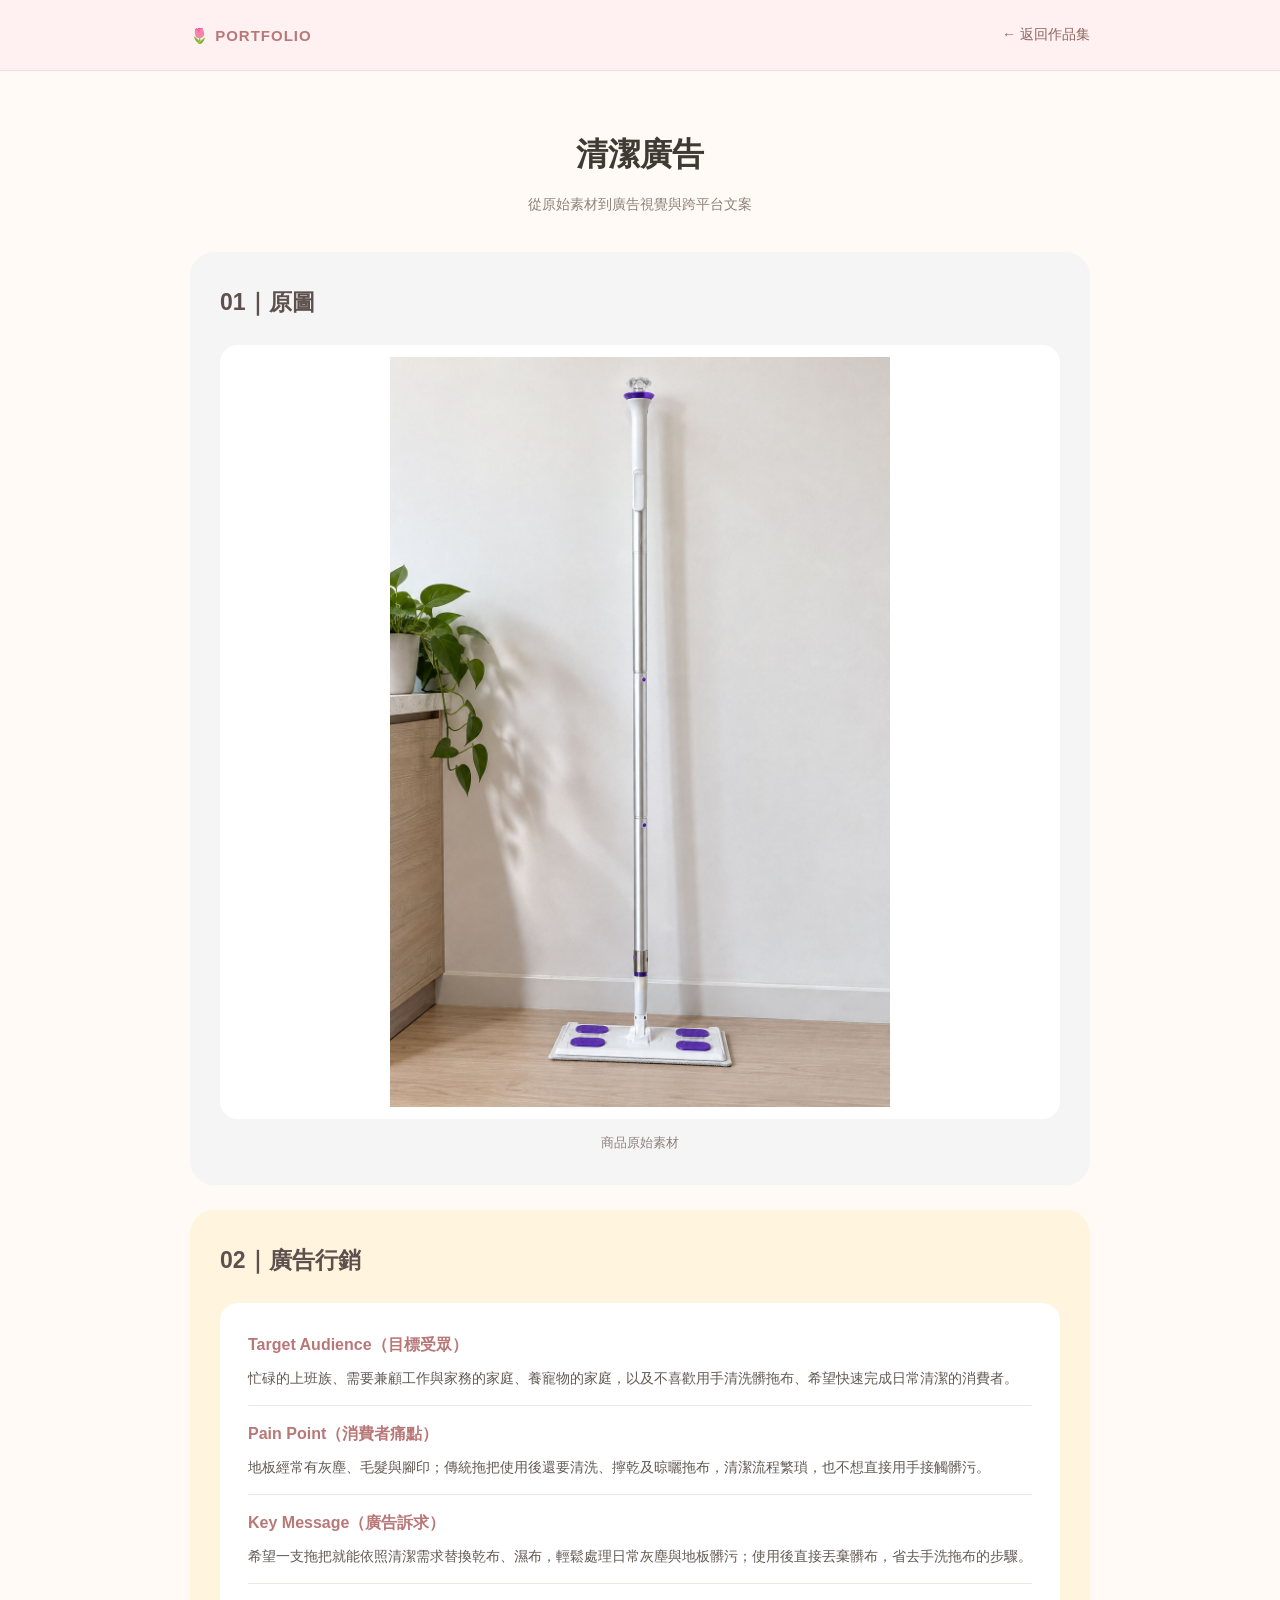
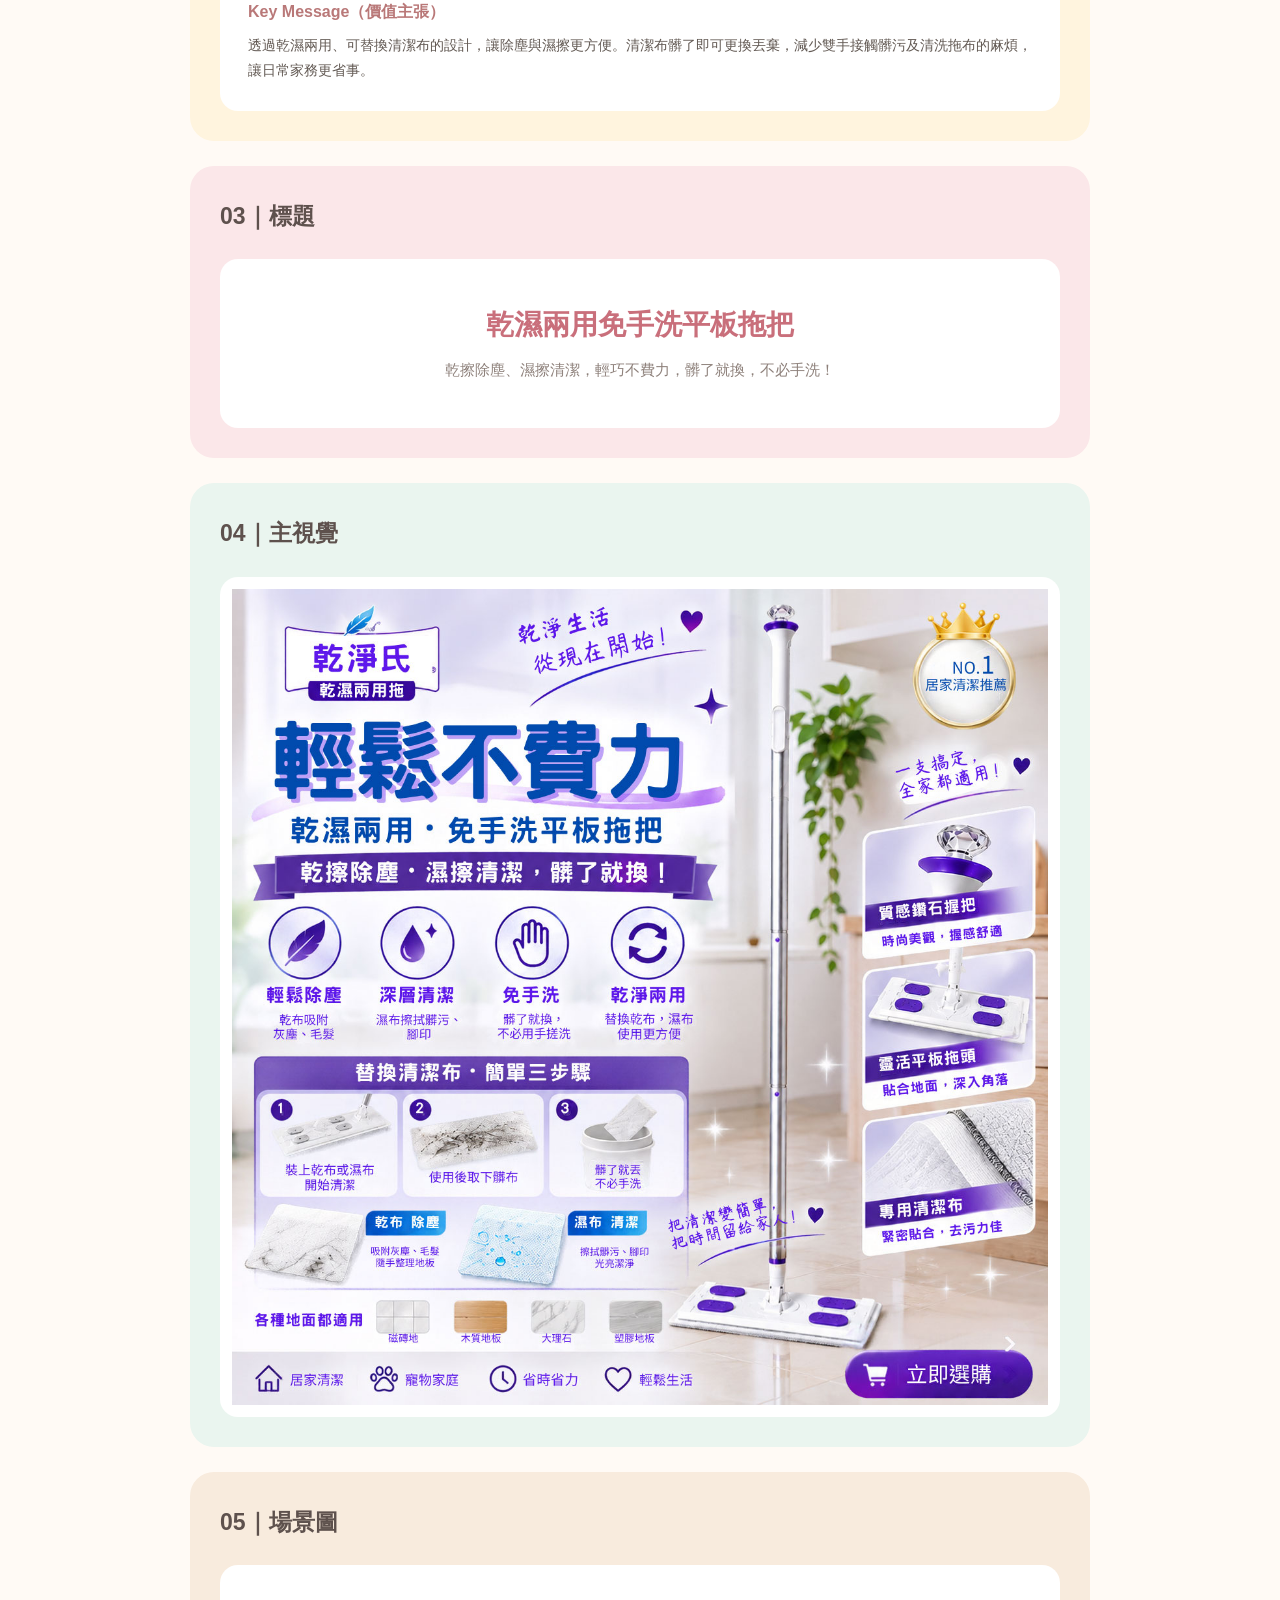
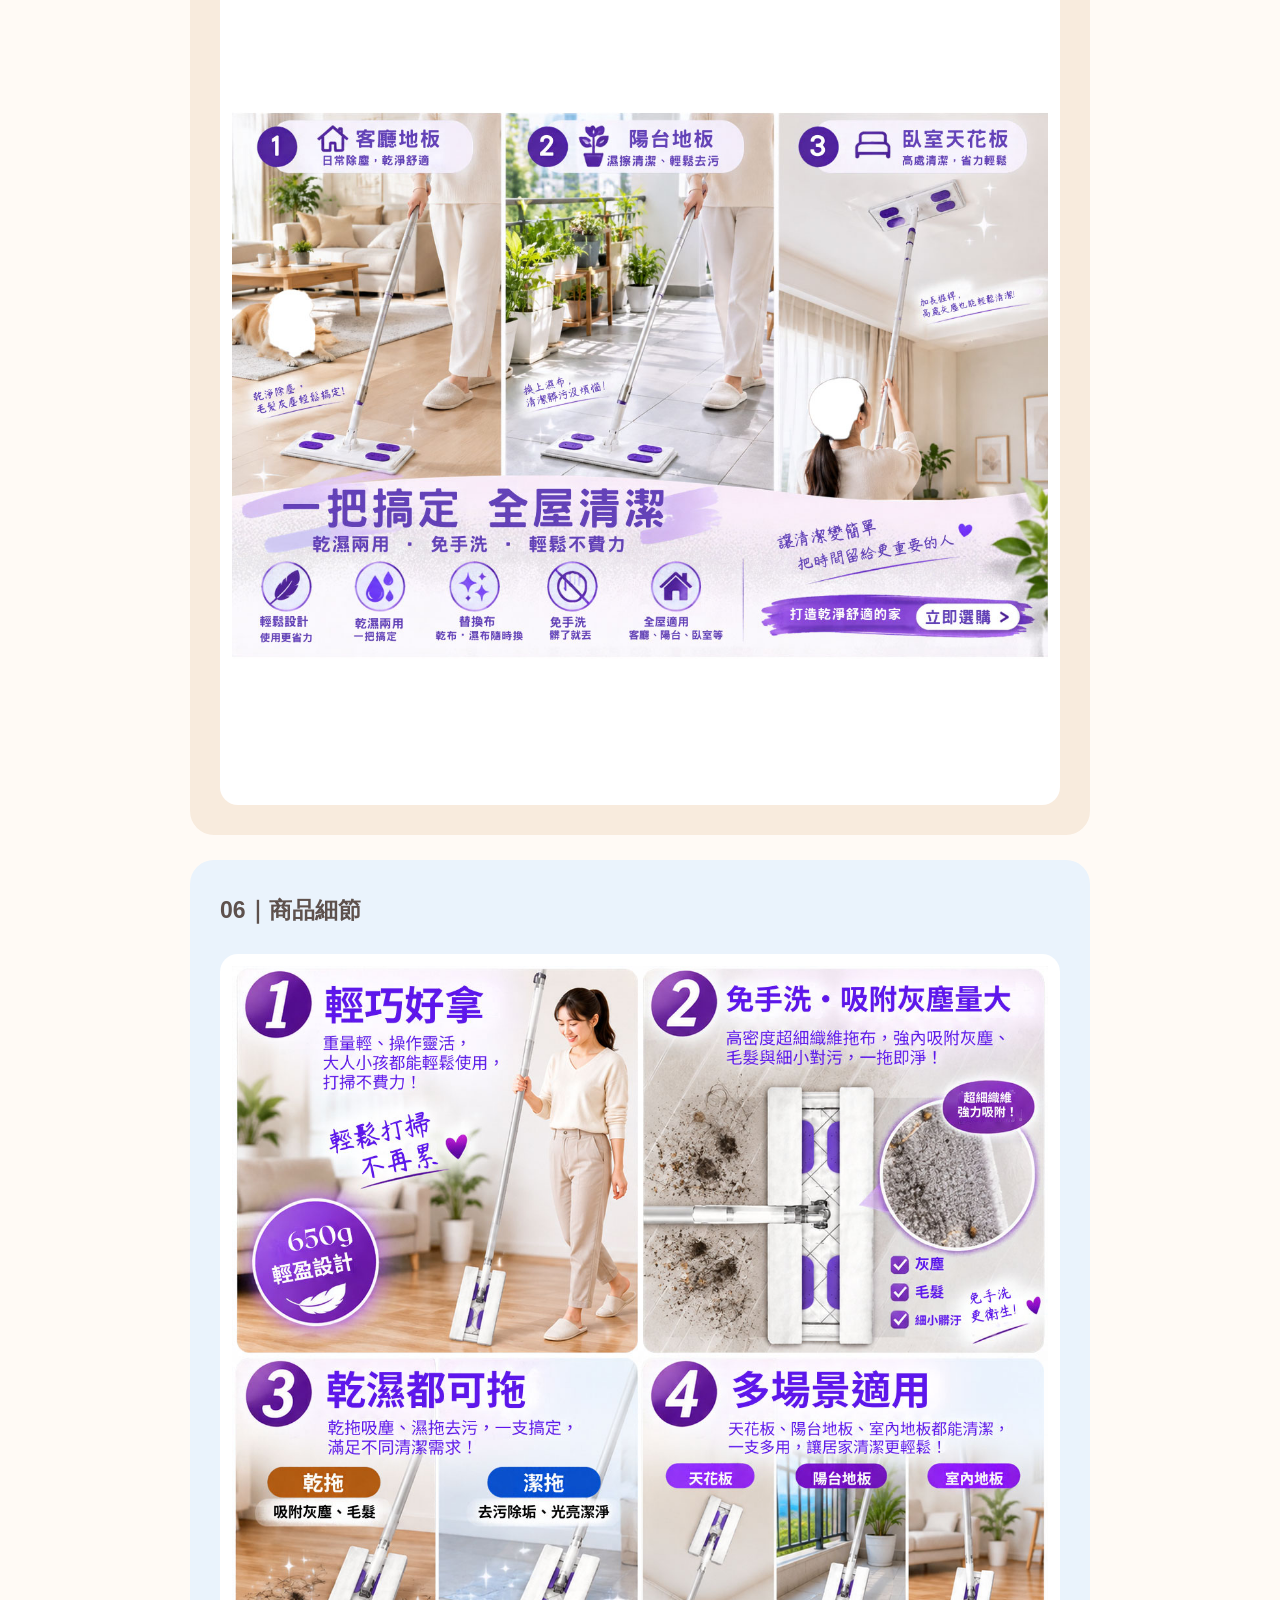
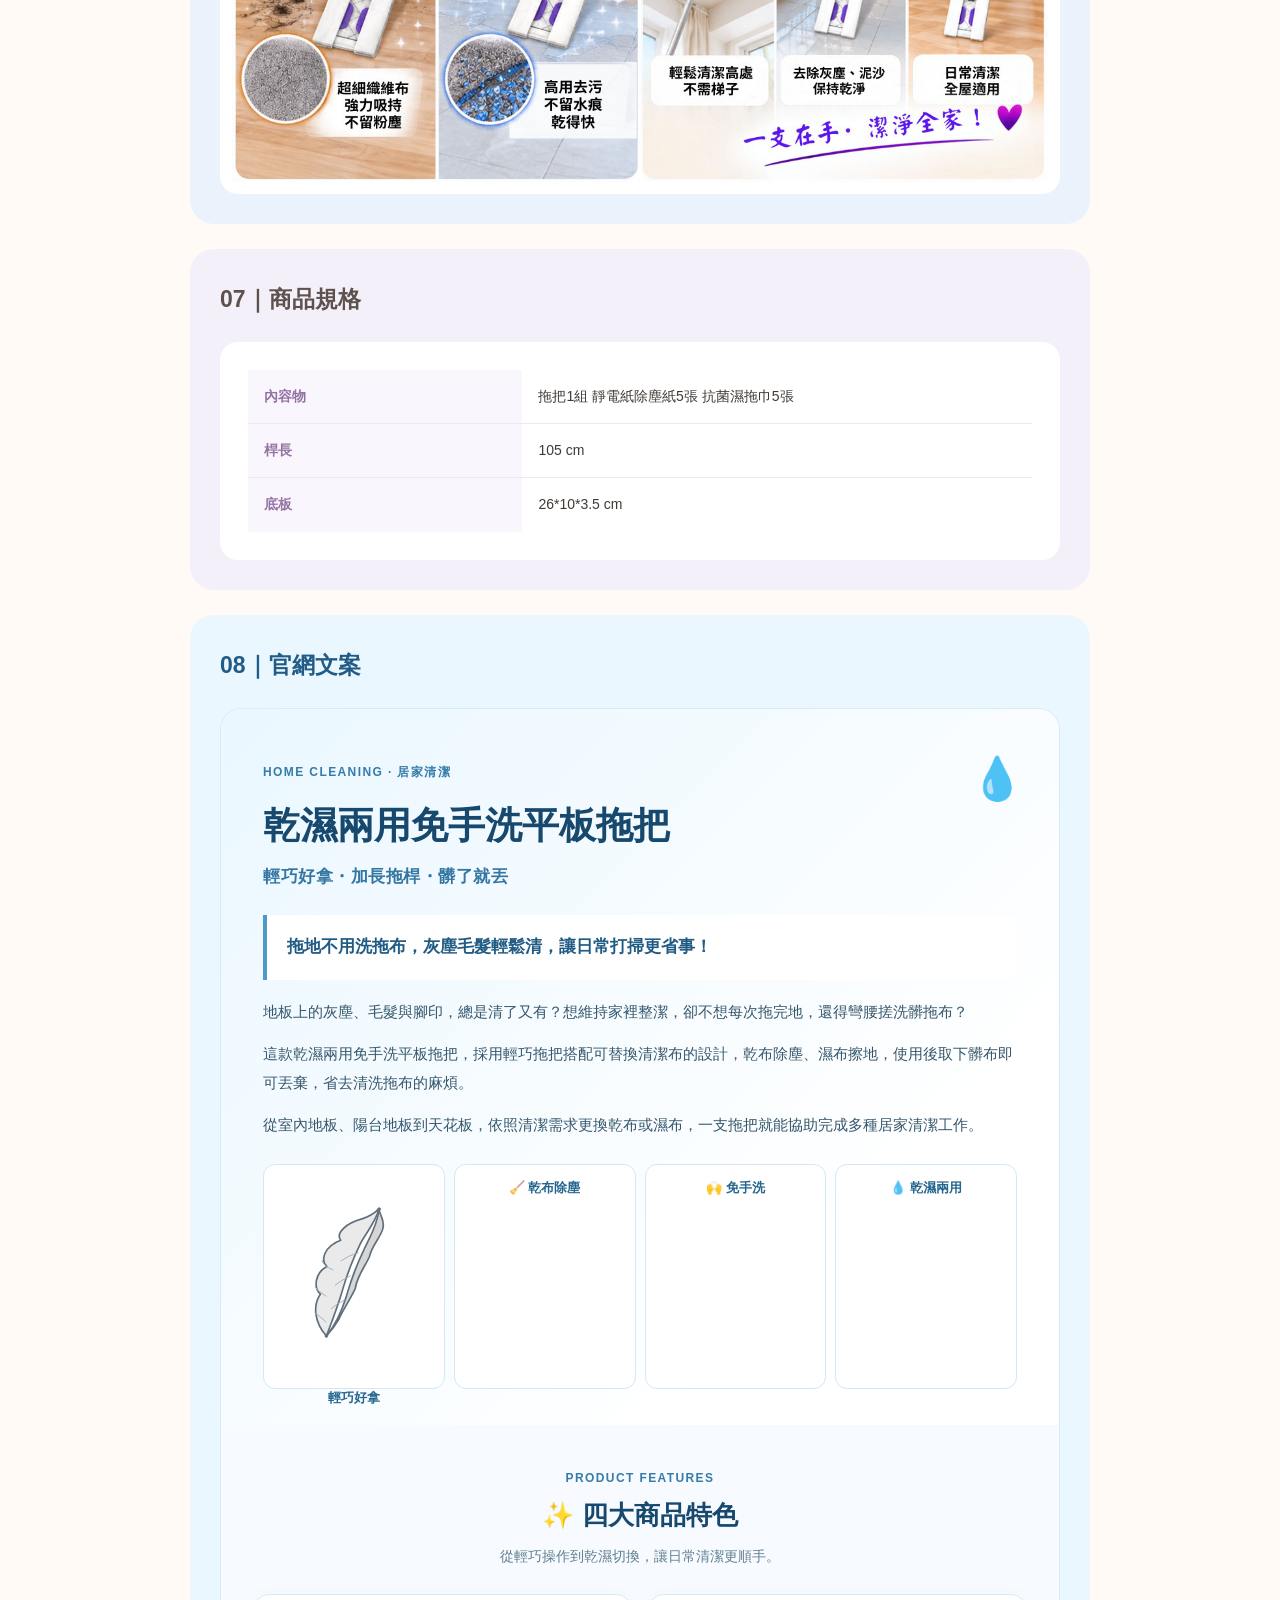
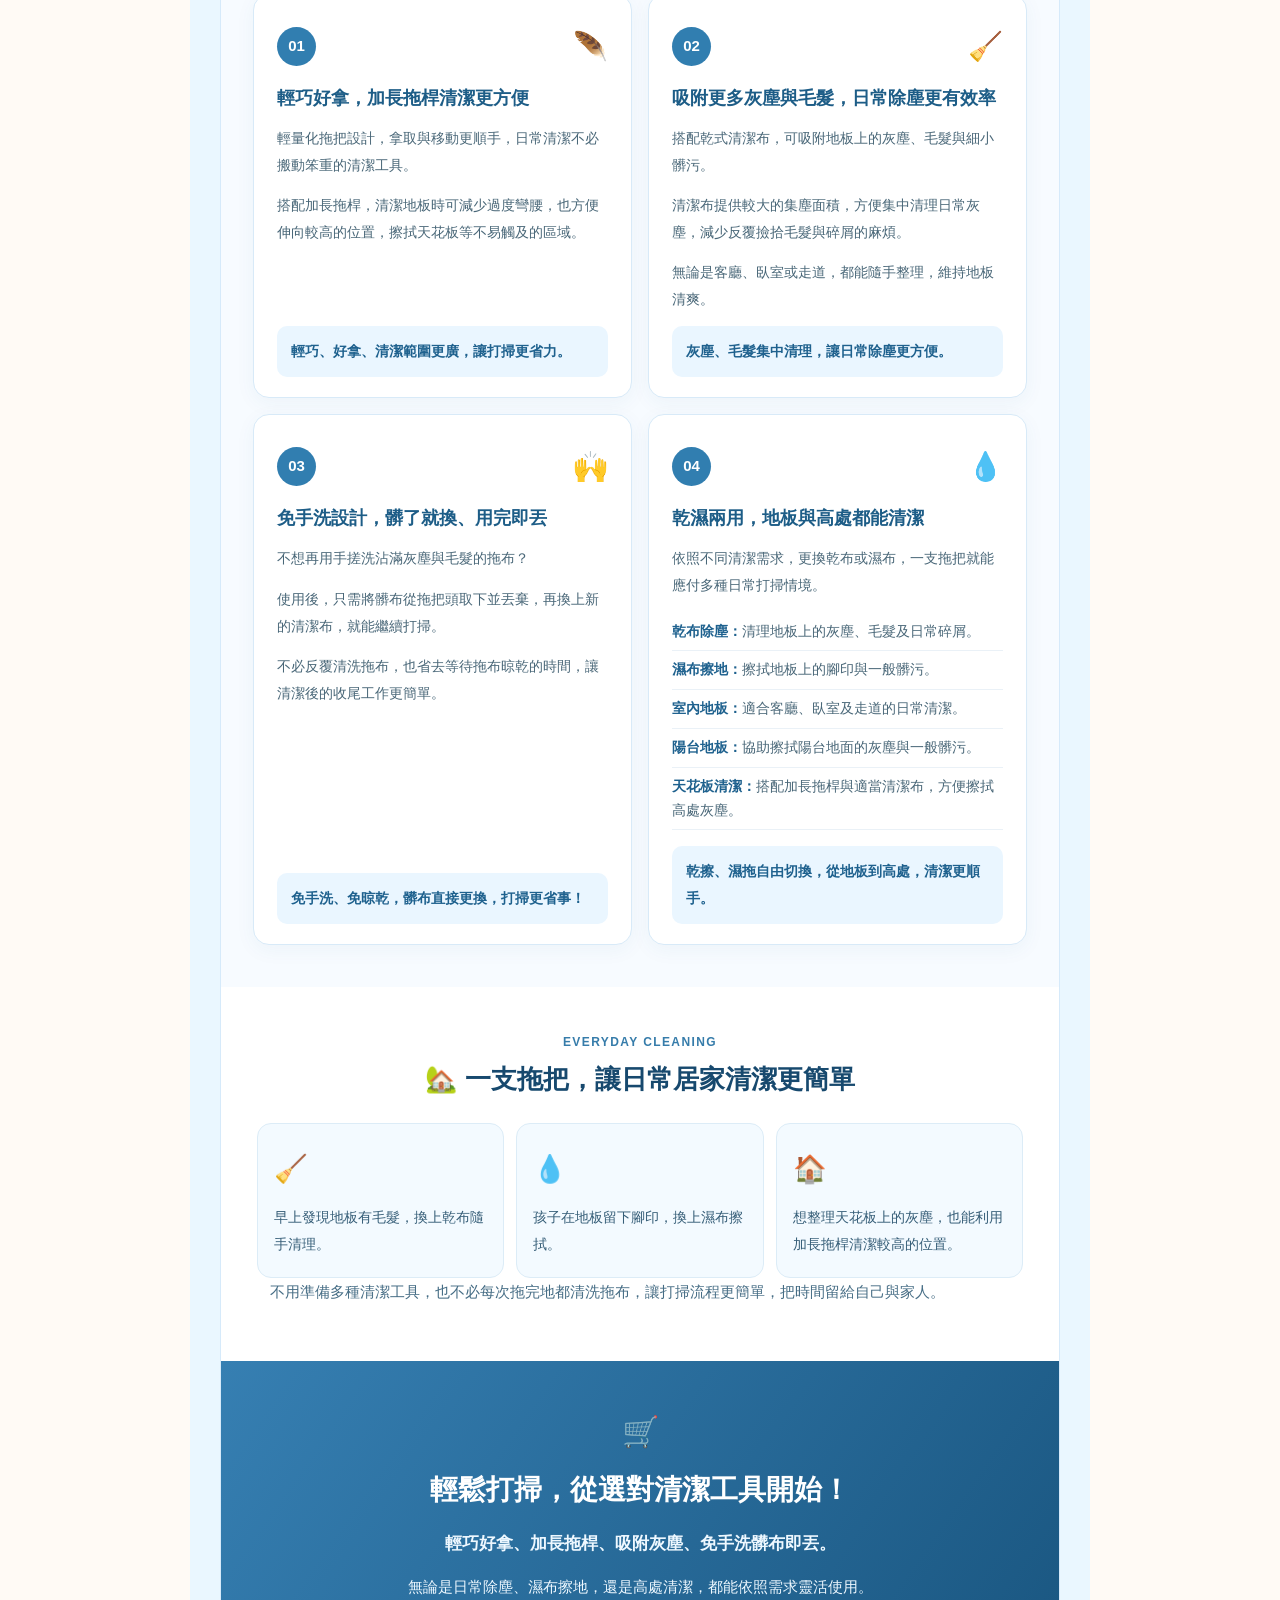
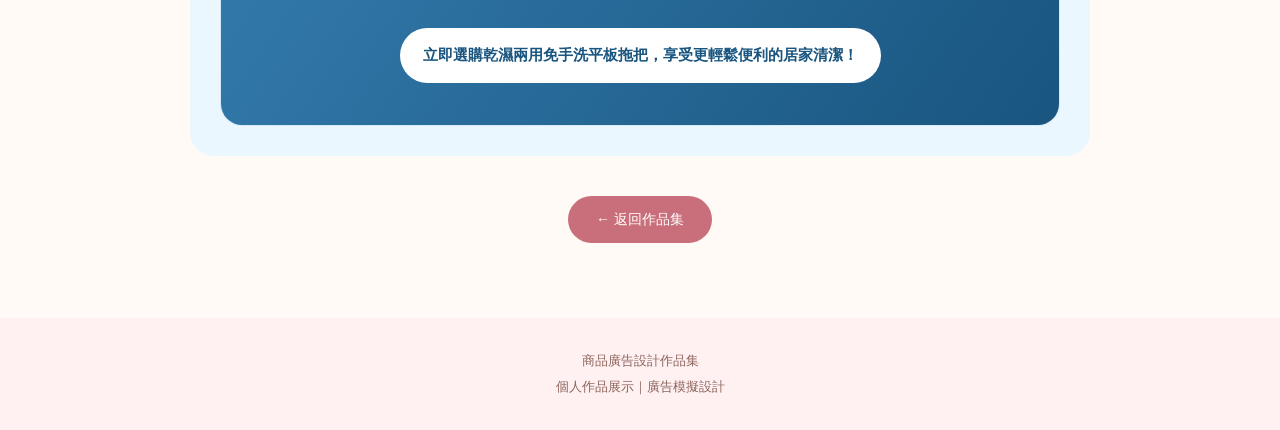
==== commit 436acfdc: "Add files via upload" ====
--- a/index.html
+++ b/index.html
@@ -231,7 +231,45 @@
                     <p>這款乾濕兩用免手洗平板拖把，採用輕巧拖把搭配可替換清潔布的設計，乾布除塵、濕布擦地，使用後取下髒布即可丟棄，省去清洗拖布的麻煩。</p>
                     <p>從室內地板、陽台地板到天花板，依照清潔需求更換乾布或濕布，一支拖把就能協助完成多種居家清潔工作。</p>
                     <div class="clean-benefits" aria-label="商品重點">
-                        <span>🪶 輕巧好拿</span><span>🧹 乾布除塵</span><span>🙌 免手洗</span><span>💧 乾濕兩用</span>
+                        <span>
+                            
+                            <svg xmlns="http://w3.org" viewBox="0 0 100 100" width="100%" height="100%">
+  <!-- 背景（可選，此處設為透明） -->
+  <g transform="rotate(-15 50 50)">
+    <!-- 羽毛主軸（羽軸） -->
+    <path d="M25 80 C 40 50, 55 30, 75 15" fill="none" stroke="#606F7B" stroke-width="2" stroke-linecap="round" />
+    
+    <!-- 羽片左側 -->
+    <path d="M25 80 
+             C 20 70, 22 60, 28 55 
+             C 25 50, 28 42, 36 40 
+             C 33 35, 38 28, 48 27 
+             C 46 22, 54 18, 64 18
+             C 69 18, 73 16, 75 15
+             C 70 23, 62 28, 58 33
+             C 52 40, 48 45, 42 55
+             C 36 65, 30 73, 25 80 Z" 
+          fill="#EAEAEA" stroke="#606F7B" stroke-width="1" stroke-linejoin="round" />
+
+    <!-- 羽片右側 -->
+    <path d="M25 80 
+             C 32 75, 38 68, 44 58 
+             C 50 48, 54 43, 60 36
+             C 64 31, 71 25, 75 15
+             C 74 18, 77 22, 74 27
+             C 71 32, 65 35, 62 41
+             C 58 46, 52 50, 49 57
+             C 45 62, 38 68, 35 72
+             C 32 75, 28 78, 25 80 Z" 
+          fill="#D6D6D6" stroke="#606F7B" stroke-width="1" stroke-linejoin="round" />
+          
+    <!-- 羽毛細紋理細節 -->
+    <path d="M32 65 Q 36 63 41 62 M38 52 Q 43 50 48 49 M45 39 Q 50 37 56 37" fill="none" stroke="#A0AEC0" stroke-width="0.5" stroke-linecap="round" />
+    <path d="M27 72 Q 24 67 22 65 M31 57 Q 27 53 26 50 M39 43 Q 34 39 34 36" fill="none" stroke="#A0AEC0" stroke-width="0.5" stroke-linecap="round" />
+  </g>
+</svg>
+
+                            輕巧好拿</span><span>🧹 乾布除塵</span><span>🙌 免手洗</span><span>💧 乾濕兩用</span>
                     </div>
                 </header>
 
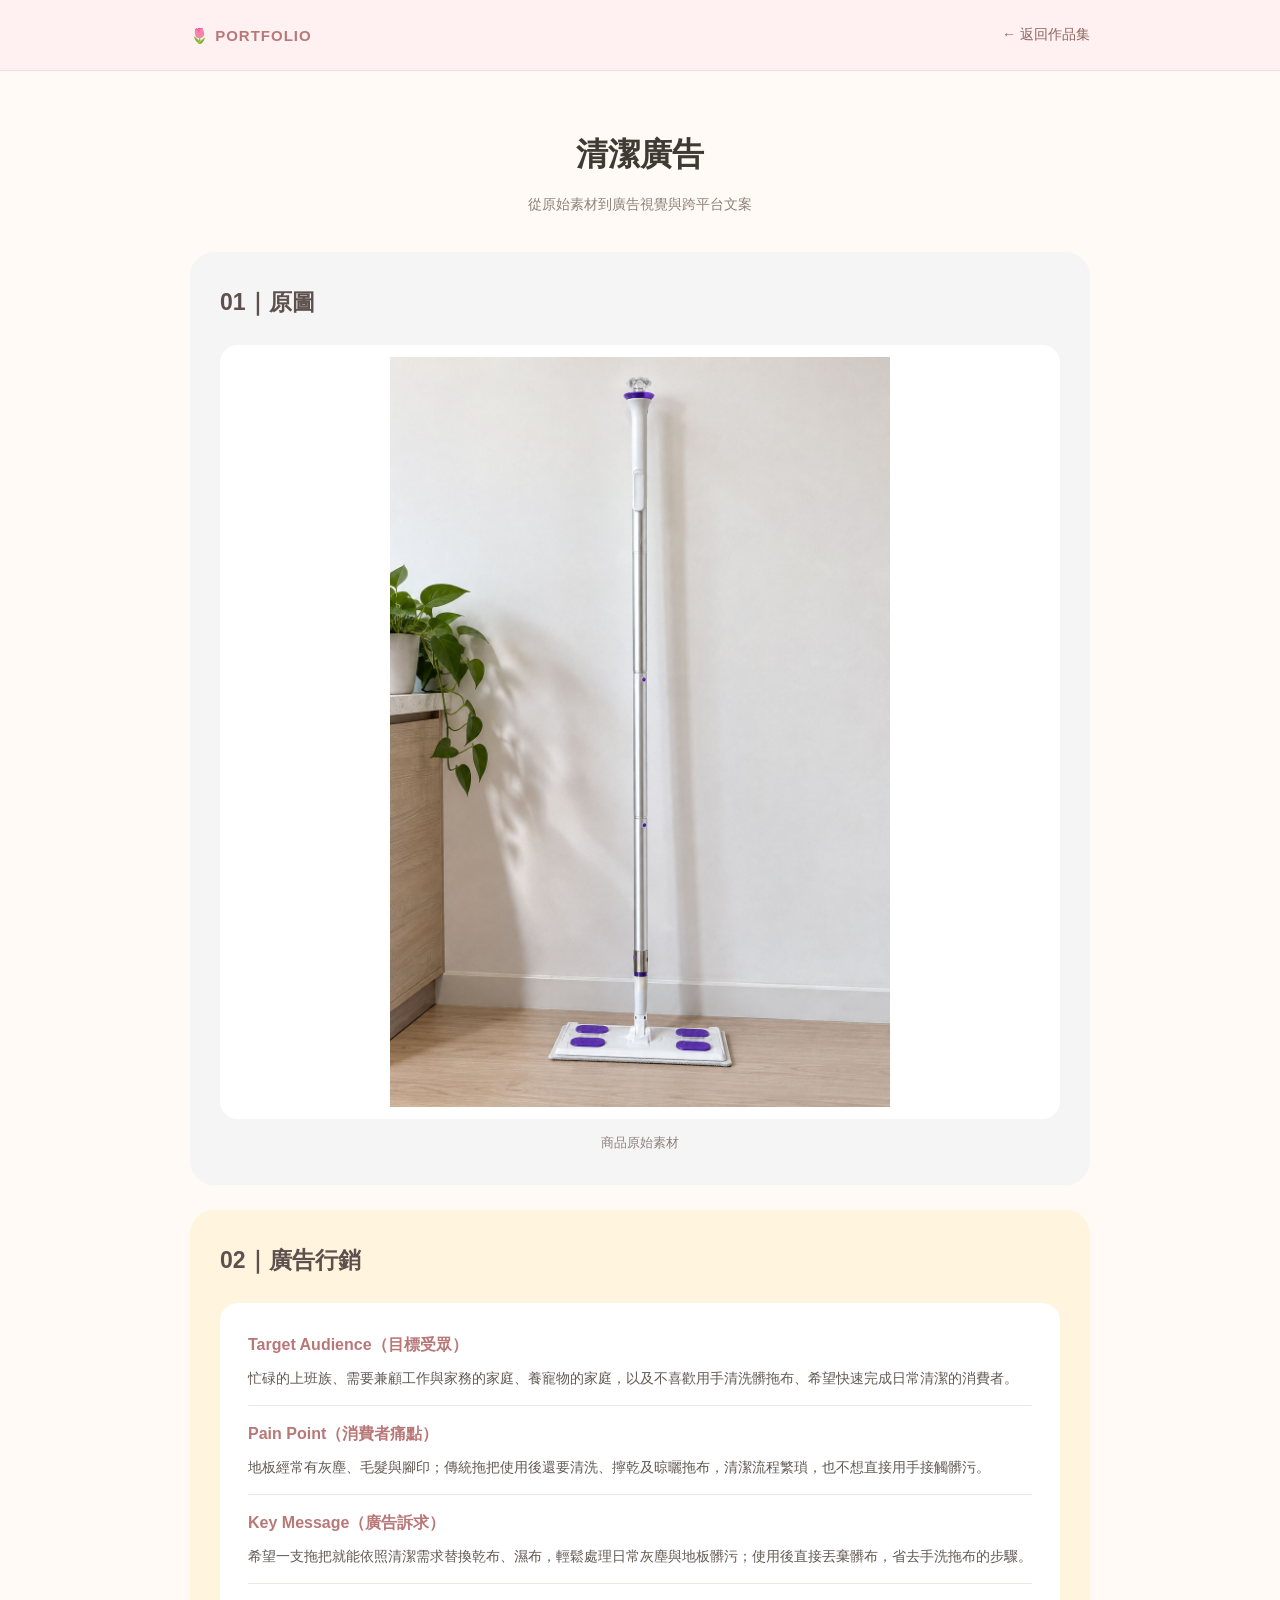
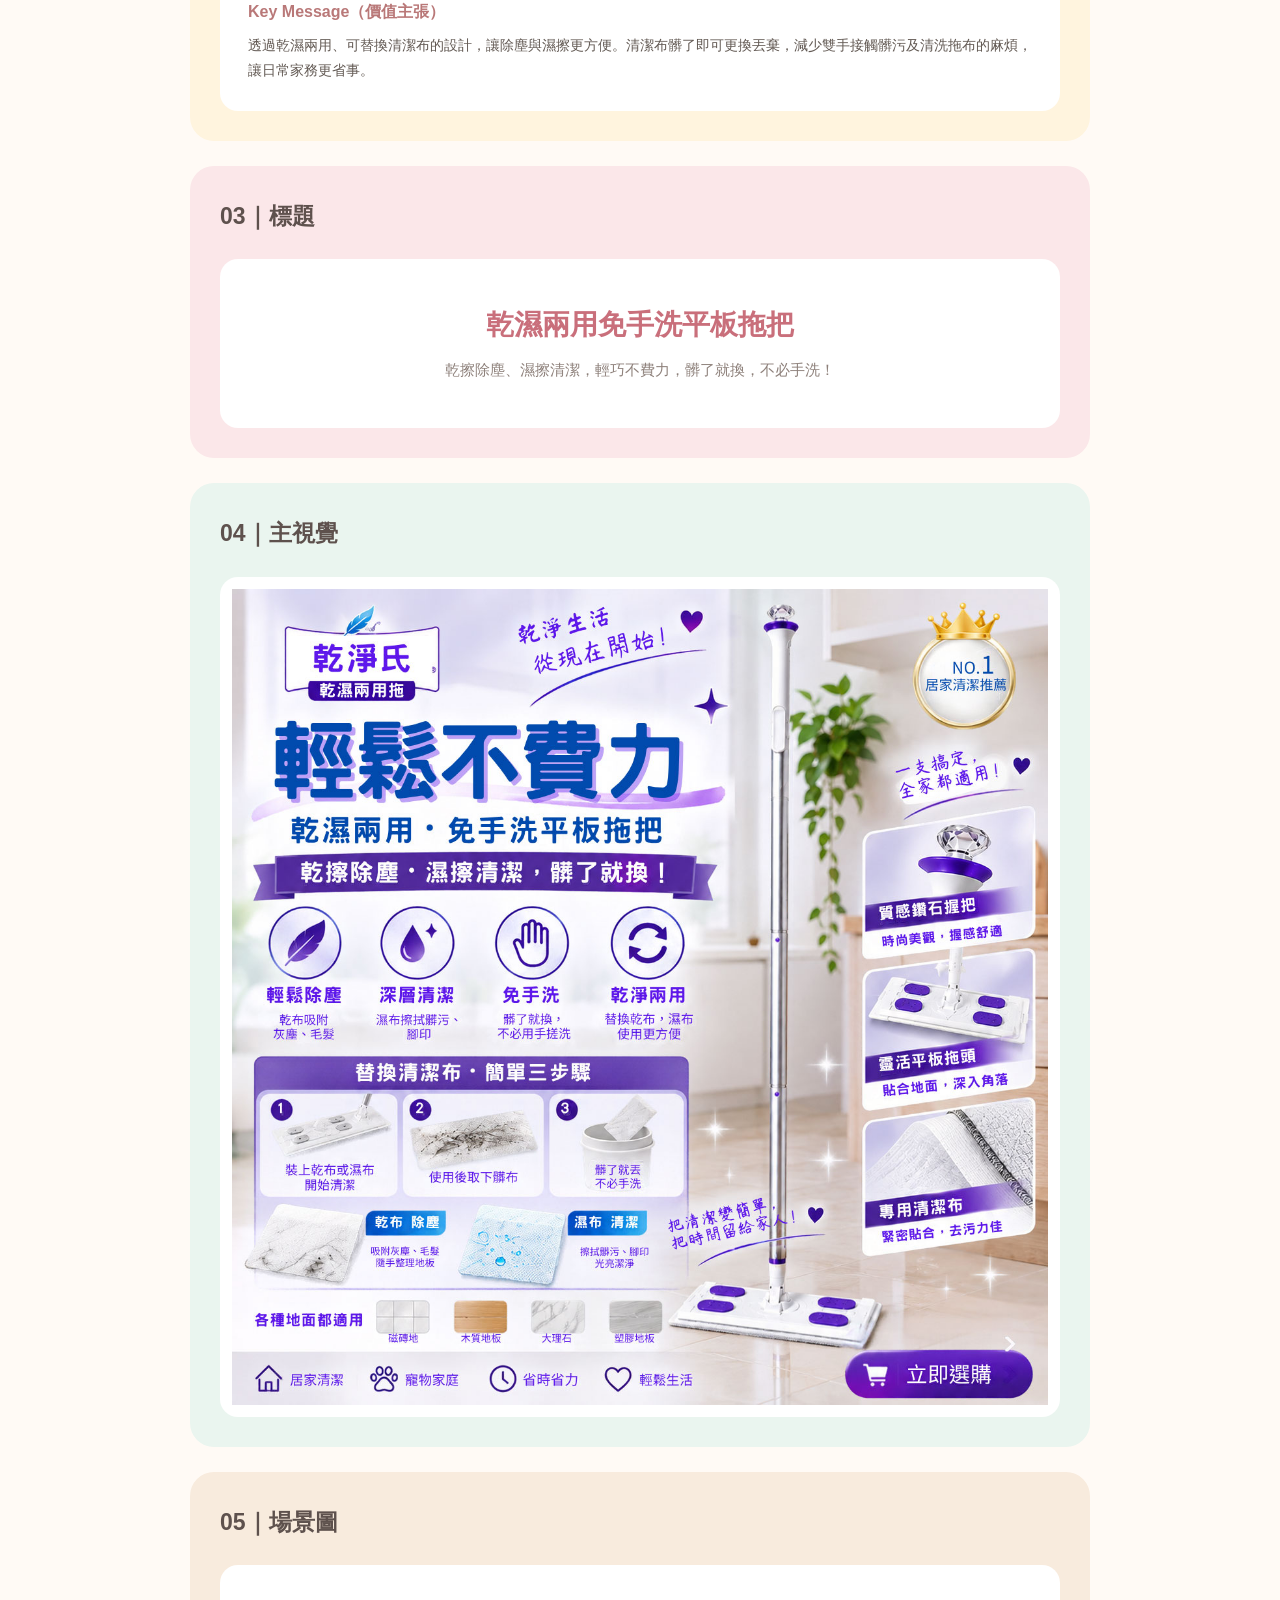
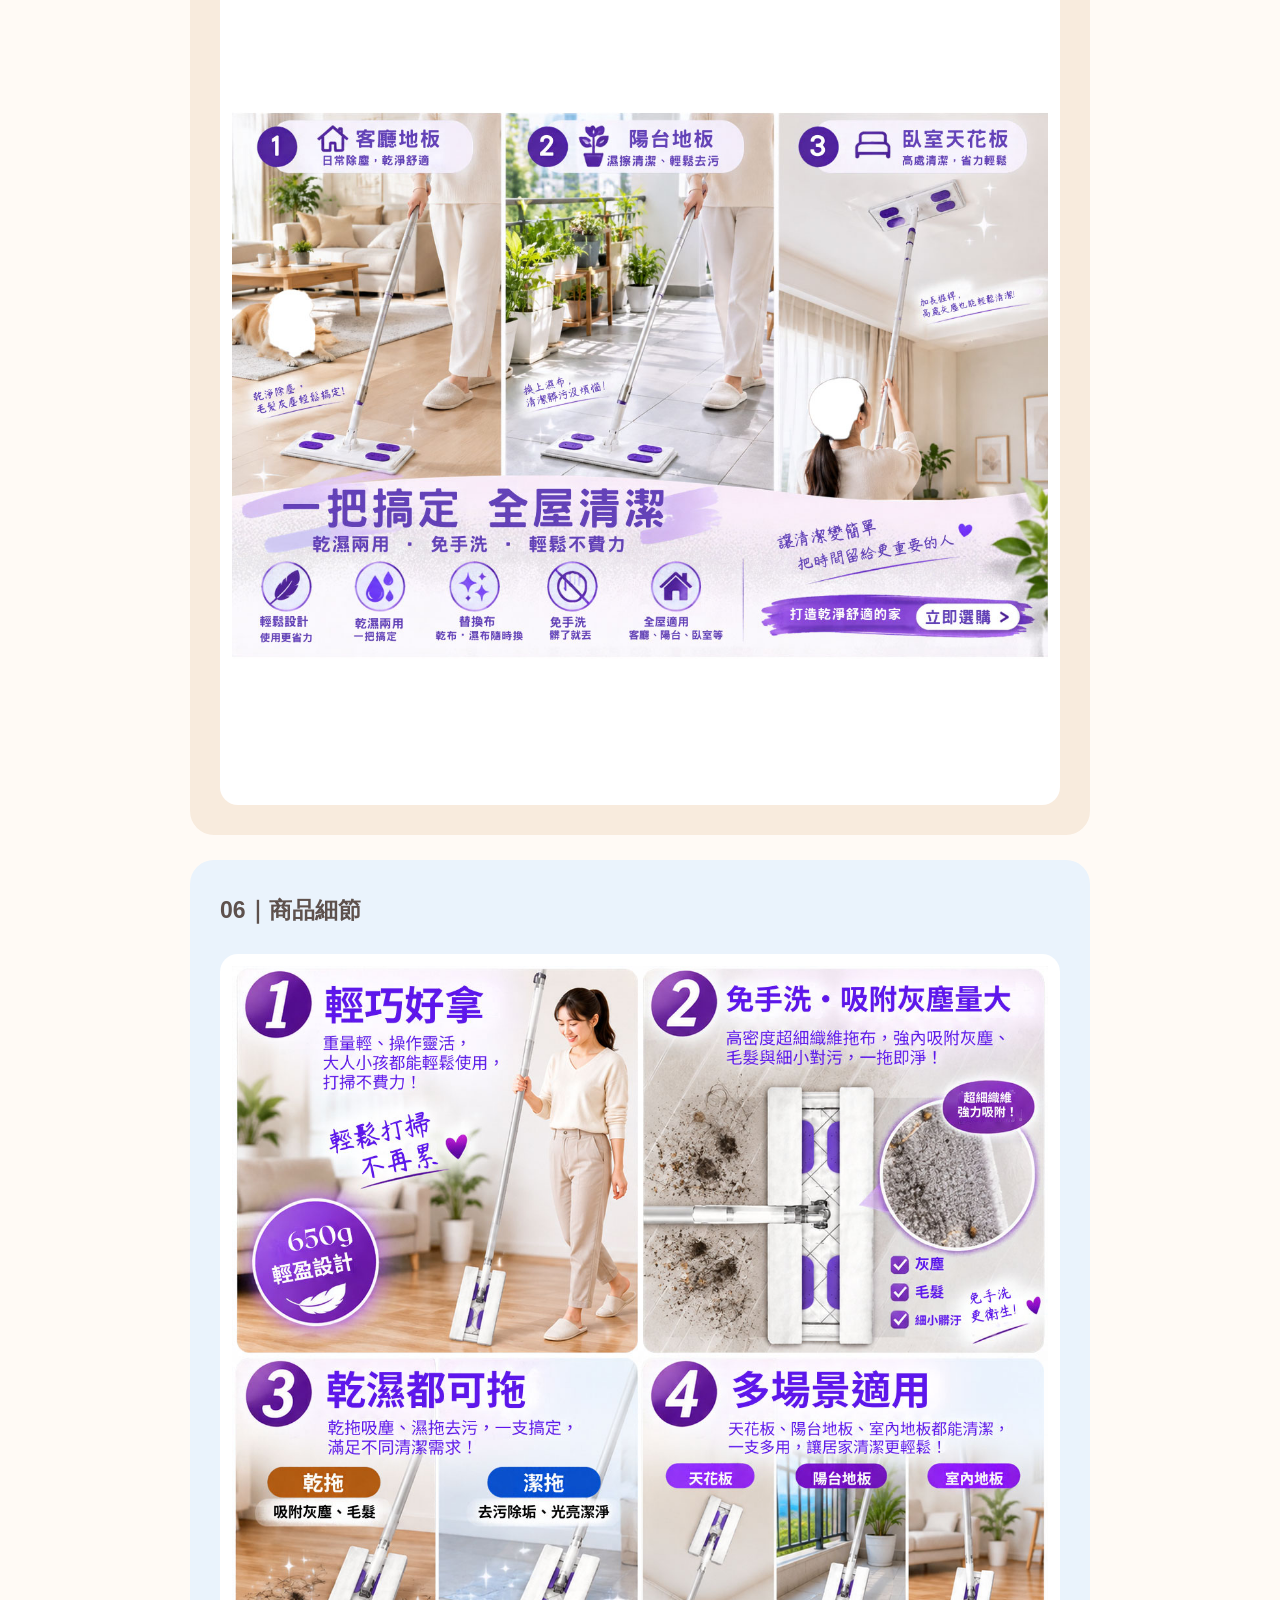
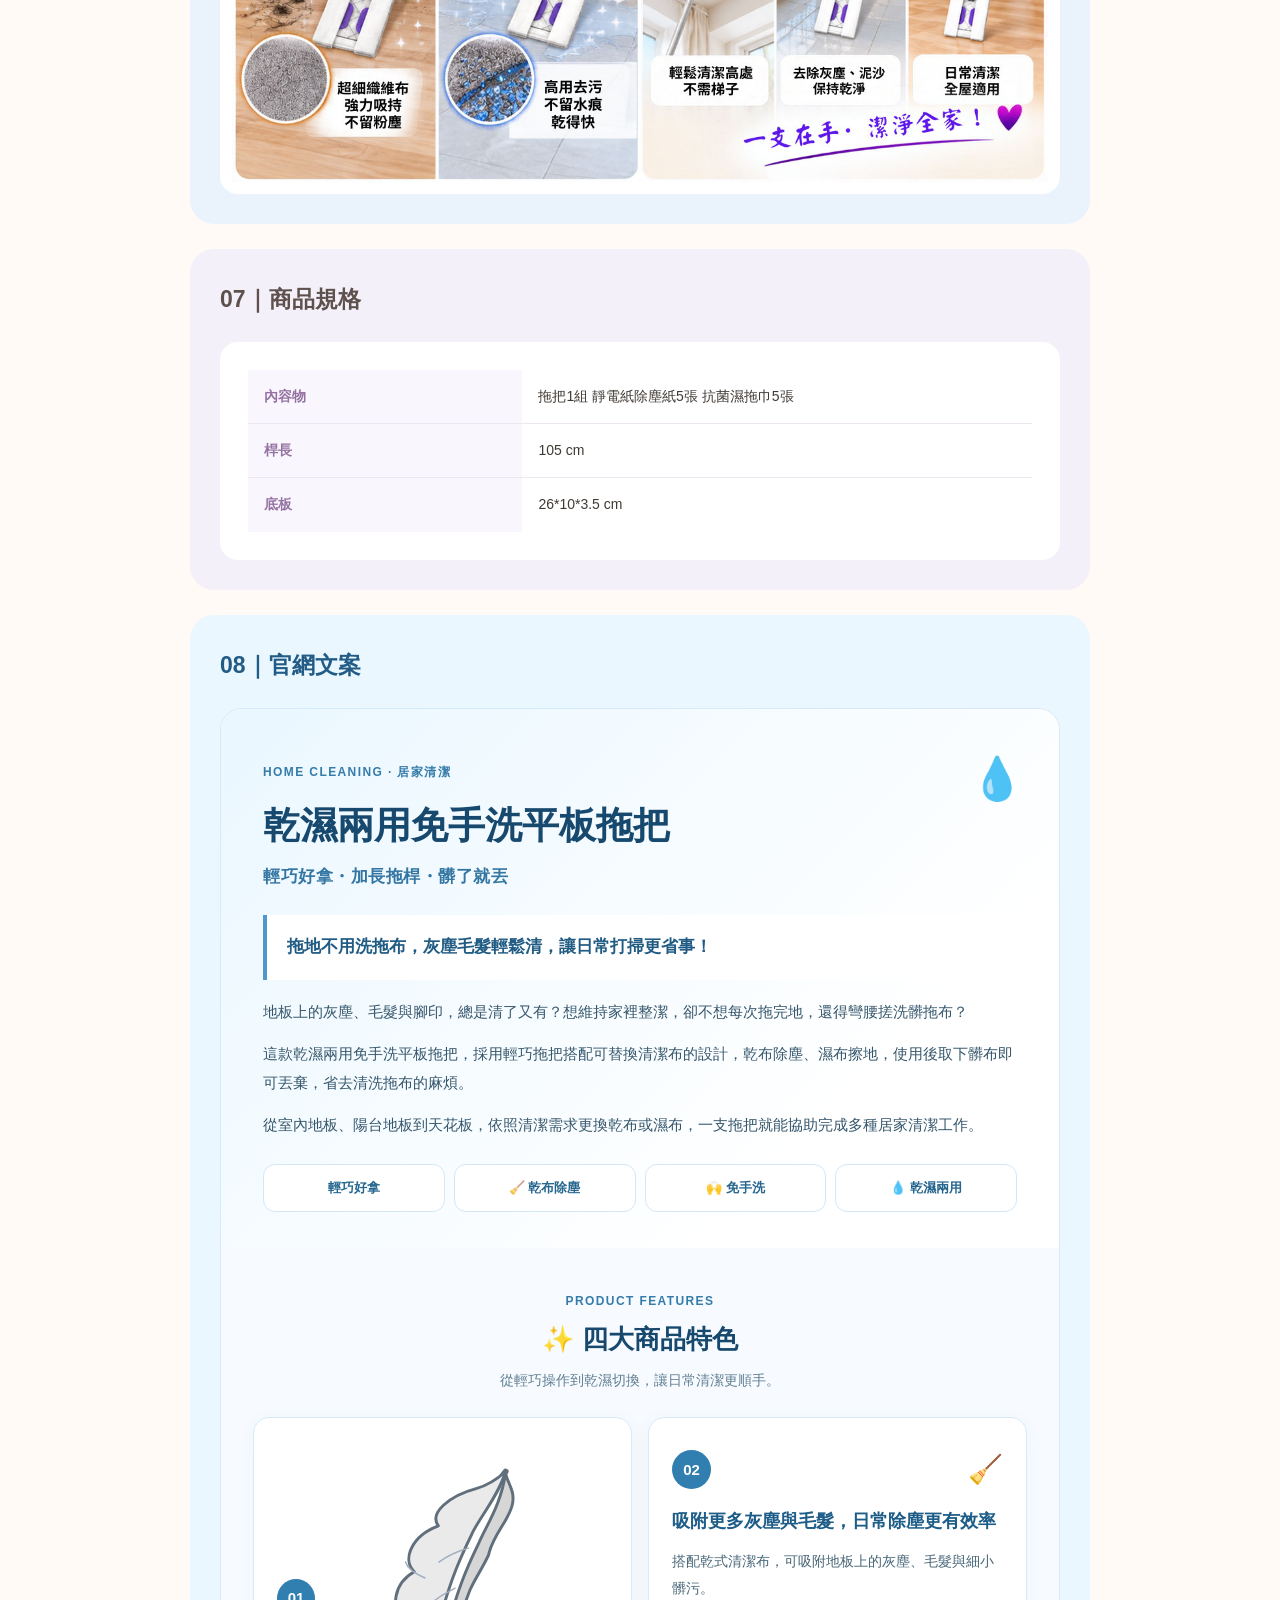
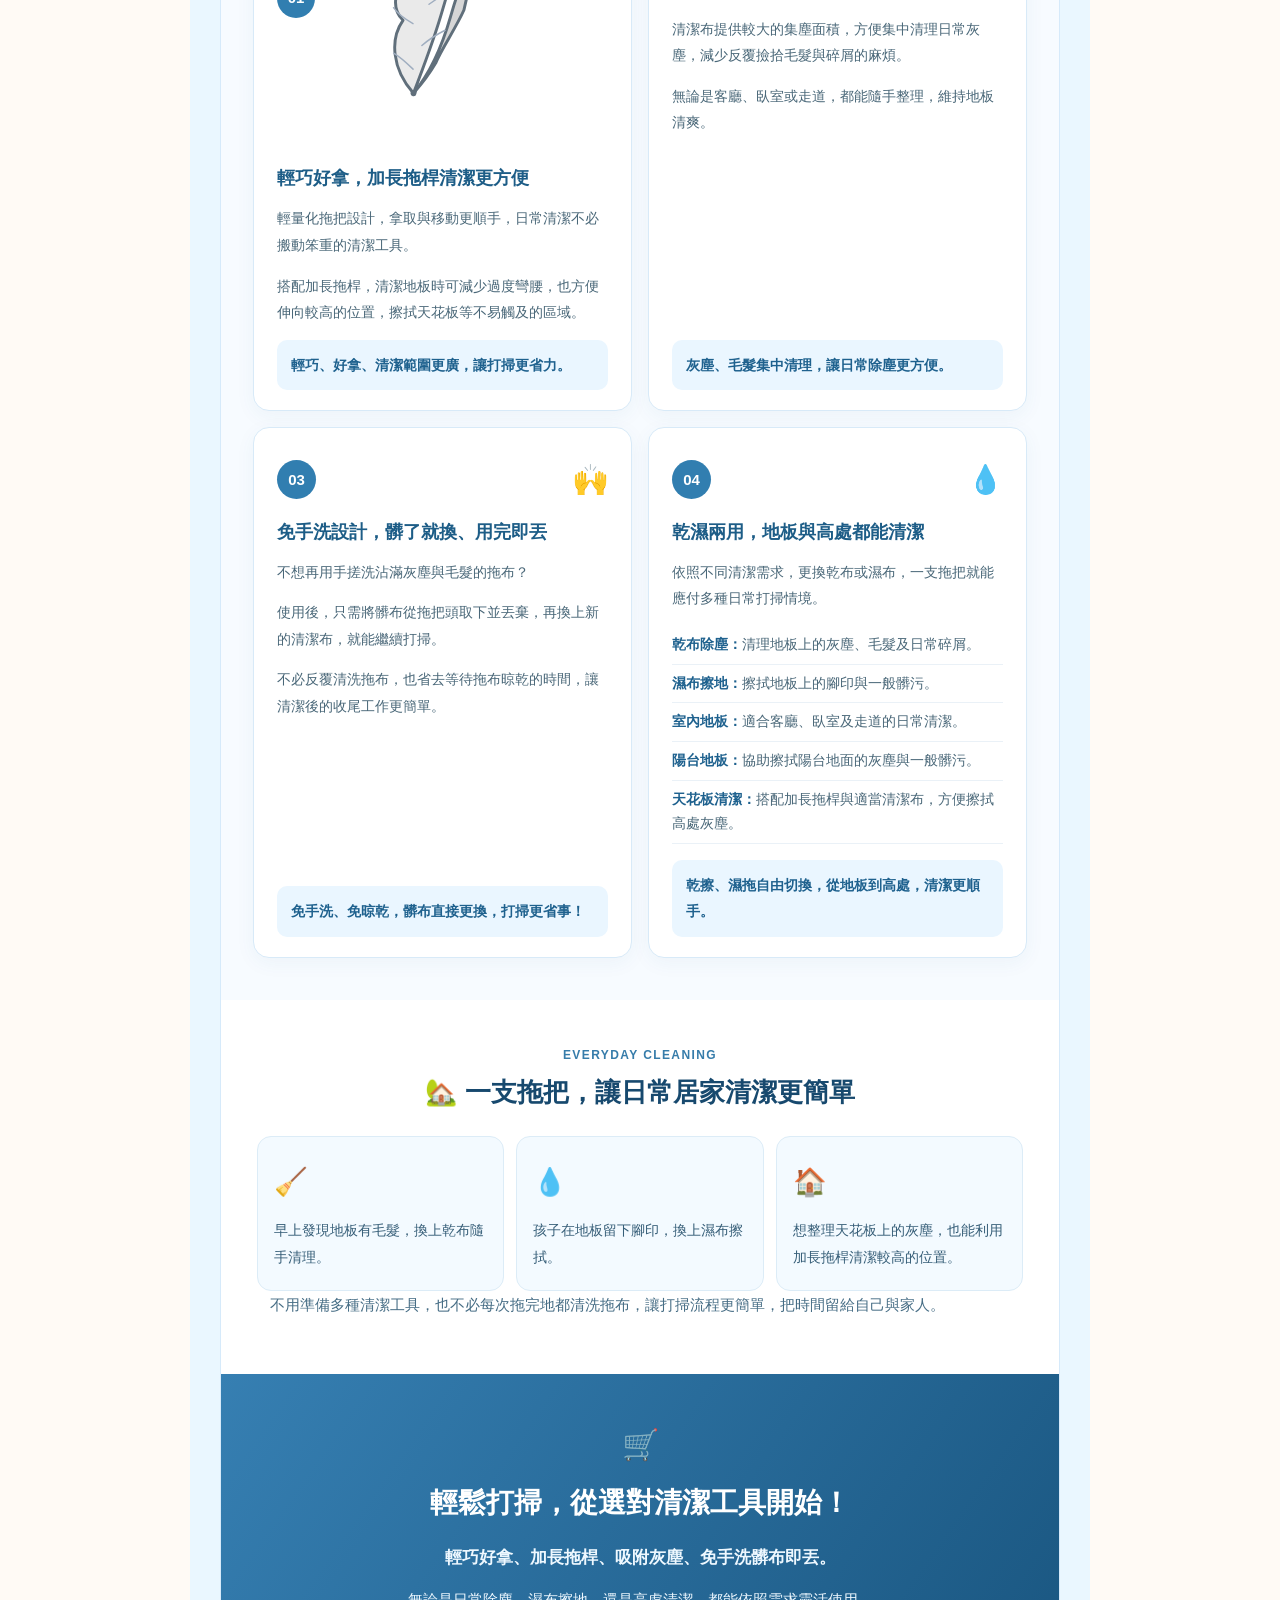
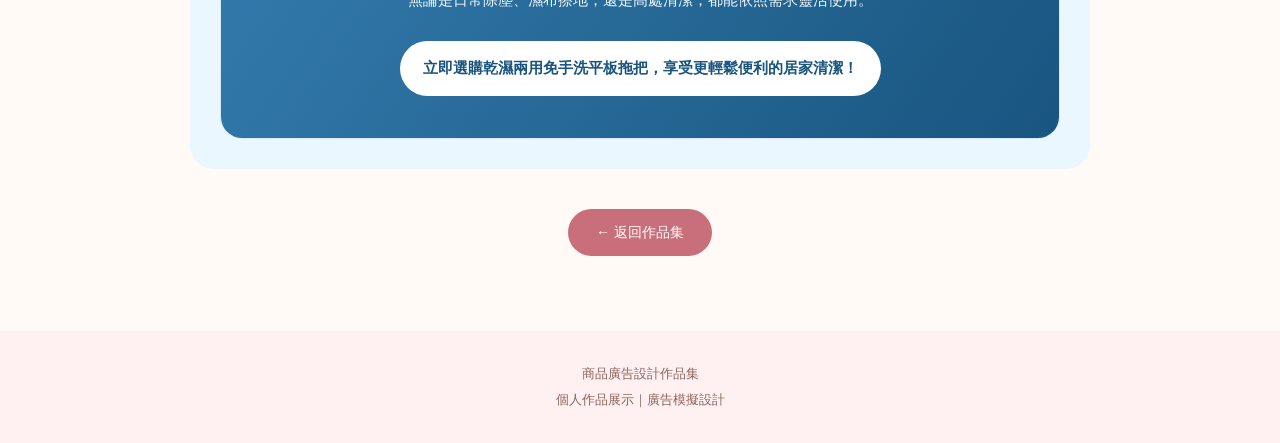
==== commit 73efbce7: "Add files via upload" ====
--- a/index.html
+++ b/index.html
@@ -232,8 +232,21 @@
                     <p>從室內地板、陽台地板到天花板，依照清潔需求更換乾布或濕布，一支拖把就能協助完成多種居家清潔工作。</p>
                     <div class="clean-benefits" aria-label="商品重點">
                         <span>
-                            
-                            <svg xmlns="http://w3.org" viewBox="0 0 100 100" width="100%" height="100%">
+                            輕巧好拿</span><span>🧹 乾布除塵</span><span>🙌 免手洗</span><span>💧 乾濕兩用</span>
+                    </div>
+                </header>
+
+                <section class="clean-features" aria-labelledby="clean-features-title">
+                    <div class="clean-section-heading">
+                        <span class="clean-kicker">PRODUCT FEATURES</span>
+                        <h4 id="clean-features-title">✨ 四大商品特色</h4>
+                        <p>從輕巧操作到乾濕切換，讓日常清潔更順手。</p>
+                    </div>
+                    <div class="clean-feature-grid">
+                        <div class="clean-feature-card">
+                            <div class="clean-feature-top"><span class="clean-number">01</span><span class="clean-feature-icon" aria-hidden="true">
+
+                                  <svg xmlns="http://w3.org" viewBox="0 0 100 100" width="100%" height="100%">
   <!-- 背景（可選，此處設為透明） -->
   <g transform="rotate(-15 50 50)">
     <!-- 羽毛主軸（羽軸） -->
@@ -269,19 +282,7 @@
   </g>
 </svg>
 
-                            輕巧好拿</span><span>🧹 乾布除塵</span><span>🙌 免手洗</span><span>💧 乾濕兩用</span>
-                    </div>
-                </header>
-
-                <section class="clean-features" aria-labelledby="clean-features-title">
-                    <div class="clean-section-heading">
-                        <span class="clean-kicker">PRODUCT FEATURES</span>
-                        <h4 id="clean-features-title">✨ 四大商品特色</h4>
-                        <p>從輕巧操作到乾濕切換，讓日常清潔更順手。</p>
-                    </div>
-                    <div class="clean-feature-grid">
-                        <div class="clean-feature-card">
-                            <div class="clean-feature-top"><span class="clean-number">01</span><span class="clean-feature-icon" aria-hidden="true">🪶</span></div>
+                            </span></div>
                             <h5>輕巧好拿，加長拖桿清潔更方便</h5>
                             <p>輕量化拖把設計，拿取與移動更順手，日常清潔不必搬動笨重的清潔工具。</p>
                             <p>搭配加長拖桿，清潔地板時可減少過度彎腰，也方便伸向較高的位置，擦拭天花板等不易觸及的區域。</p>
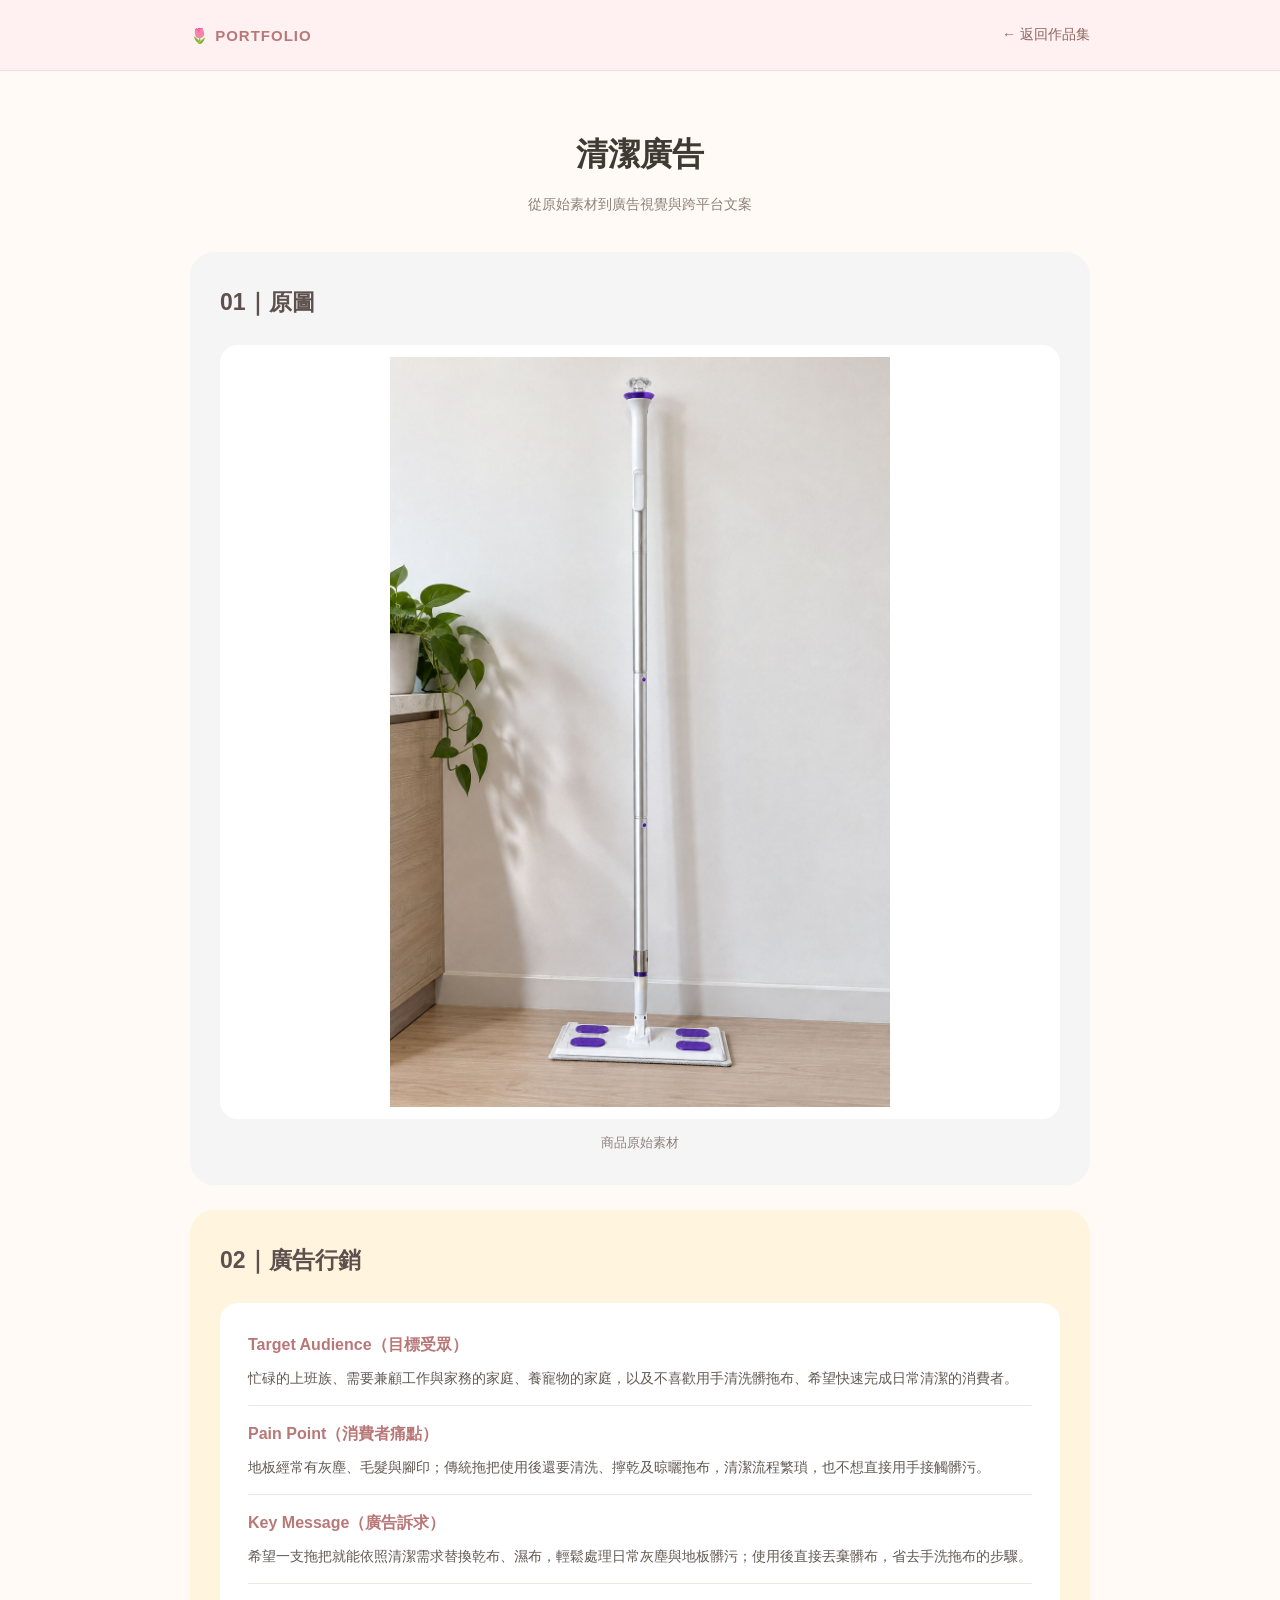
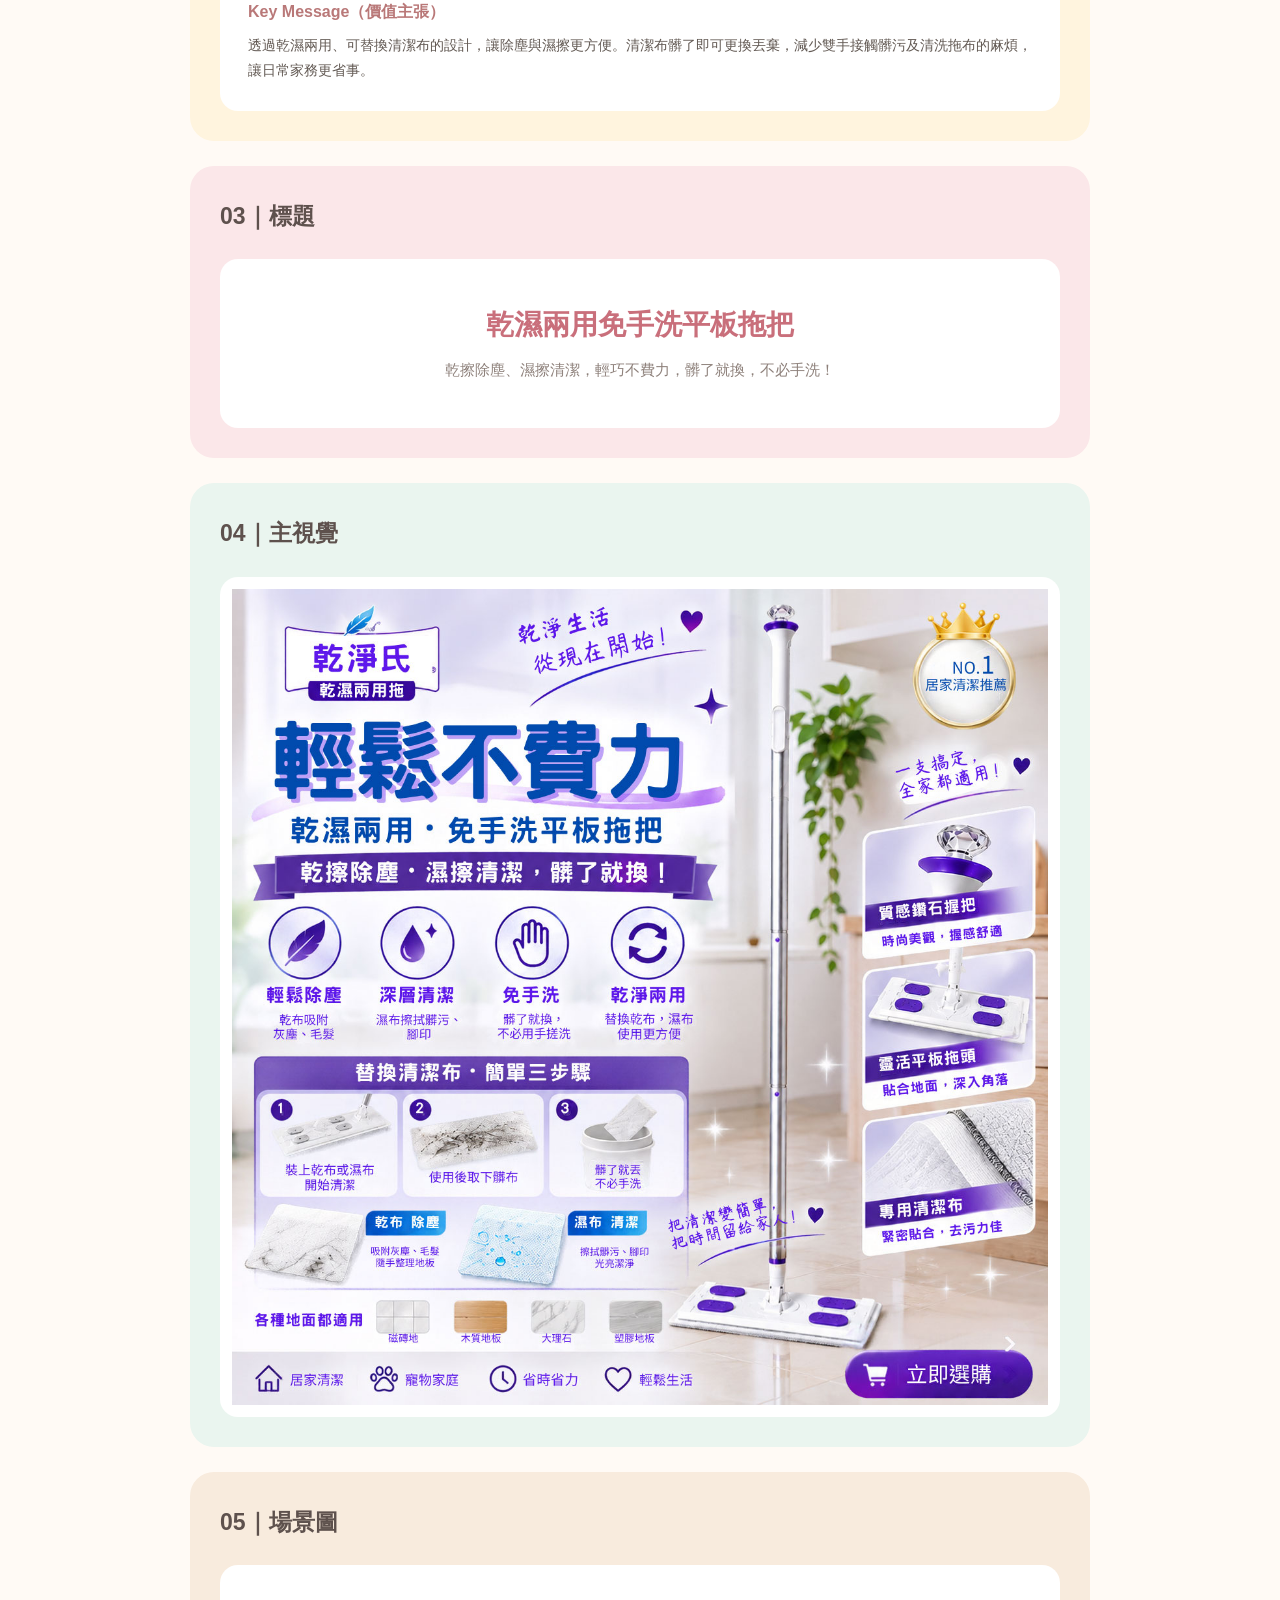
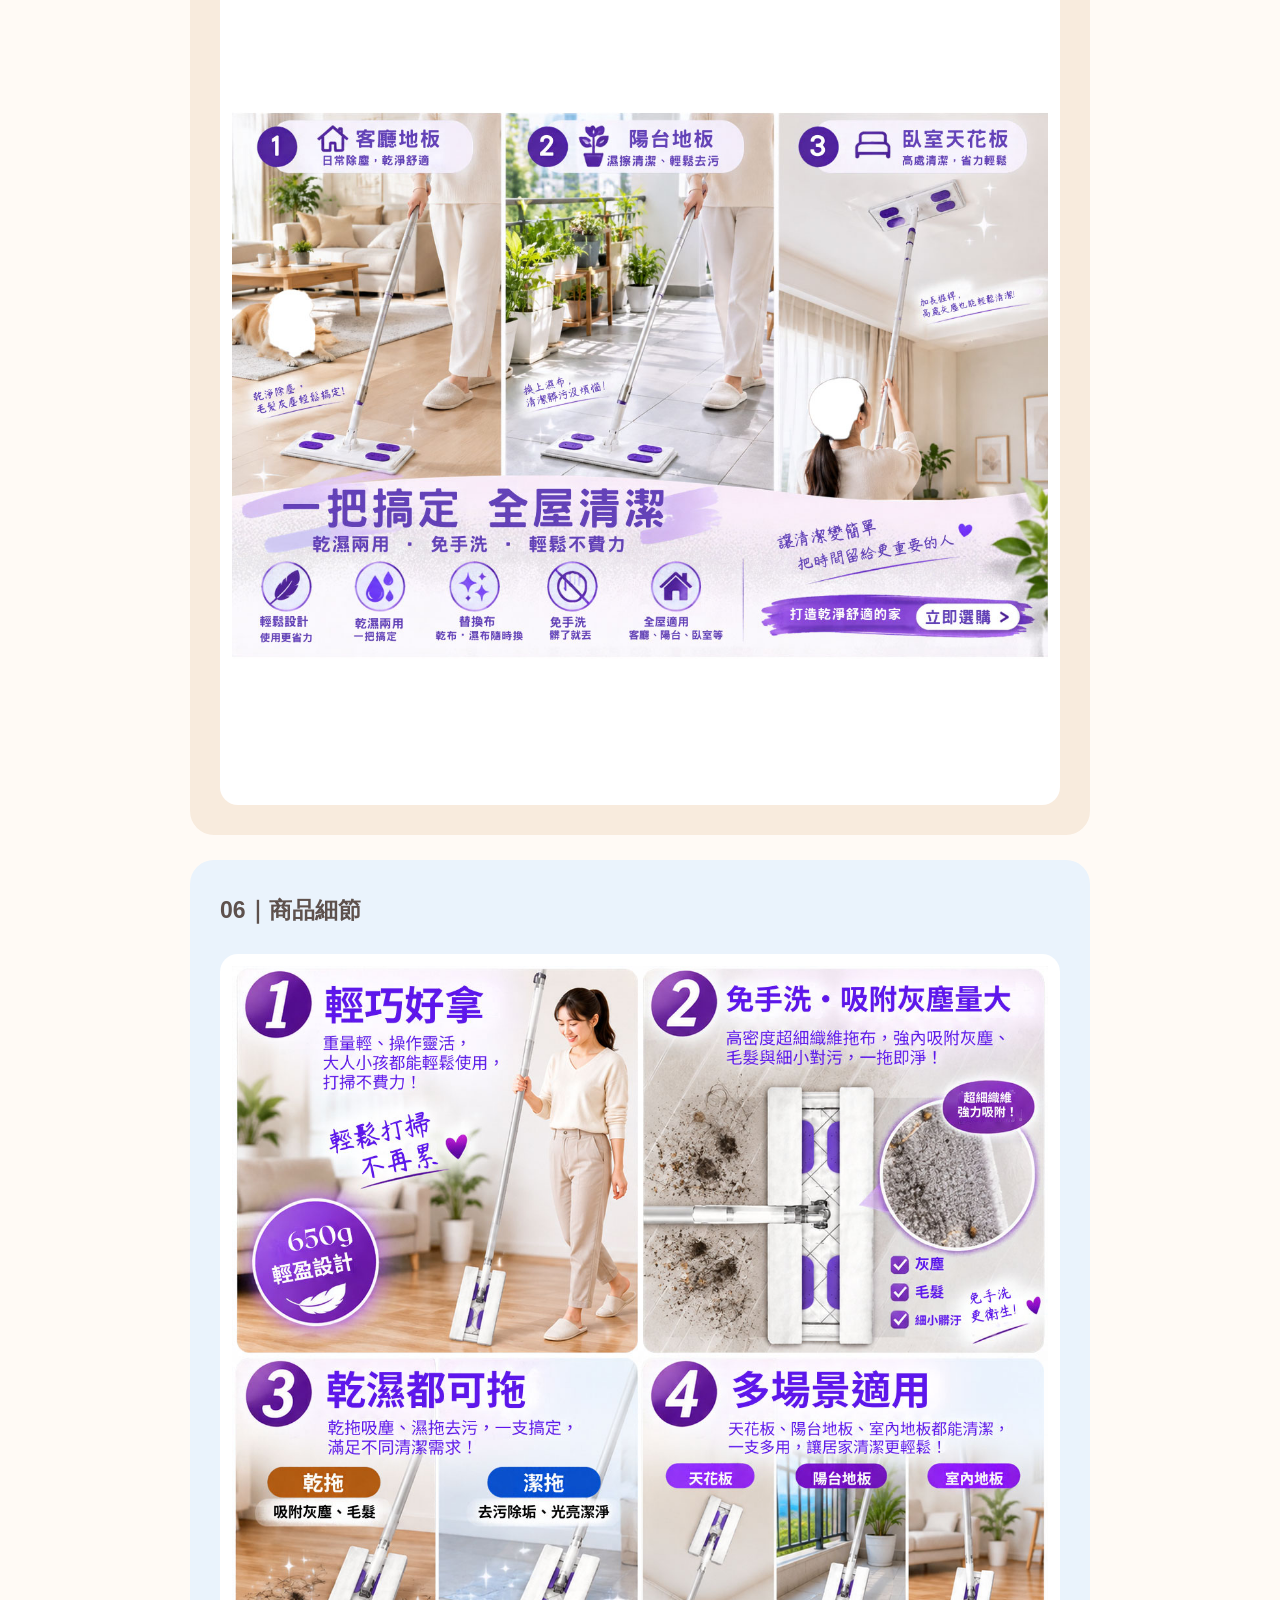
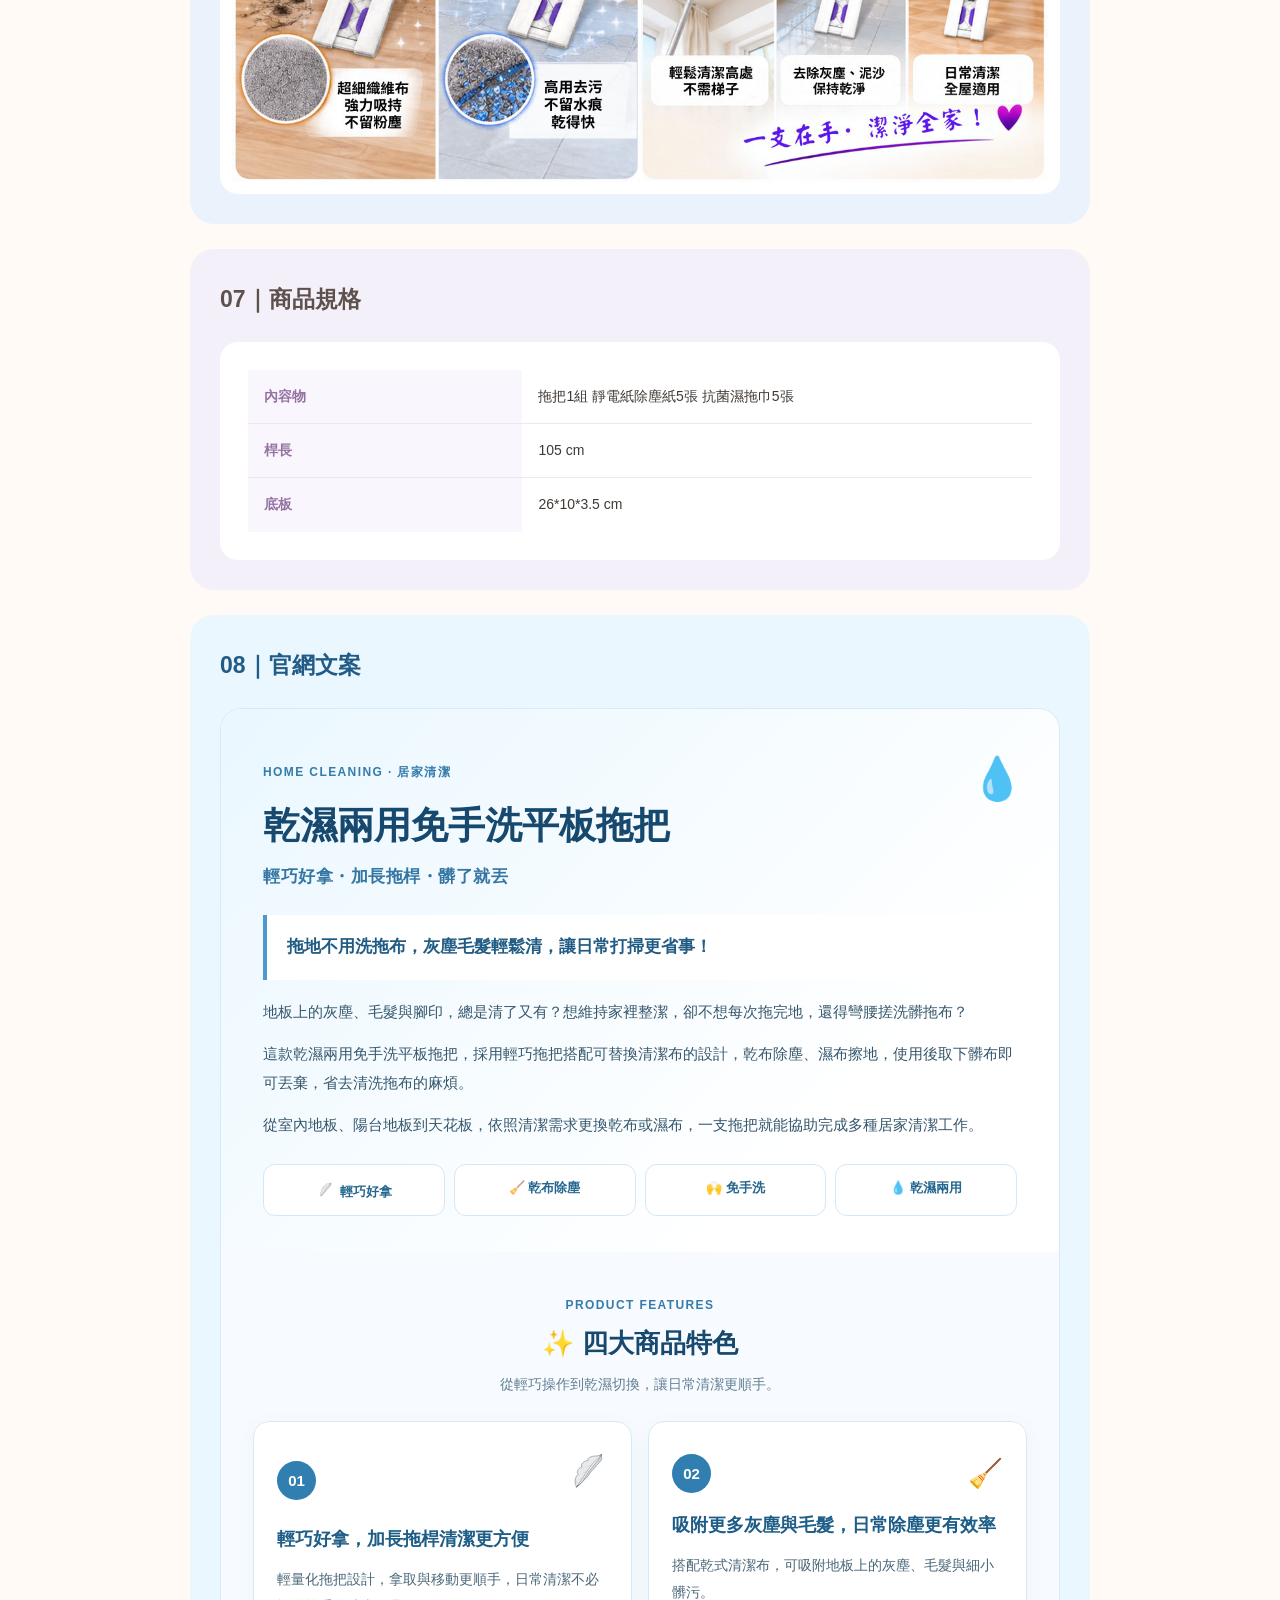
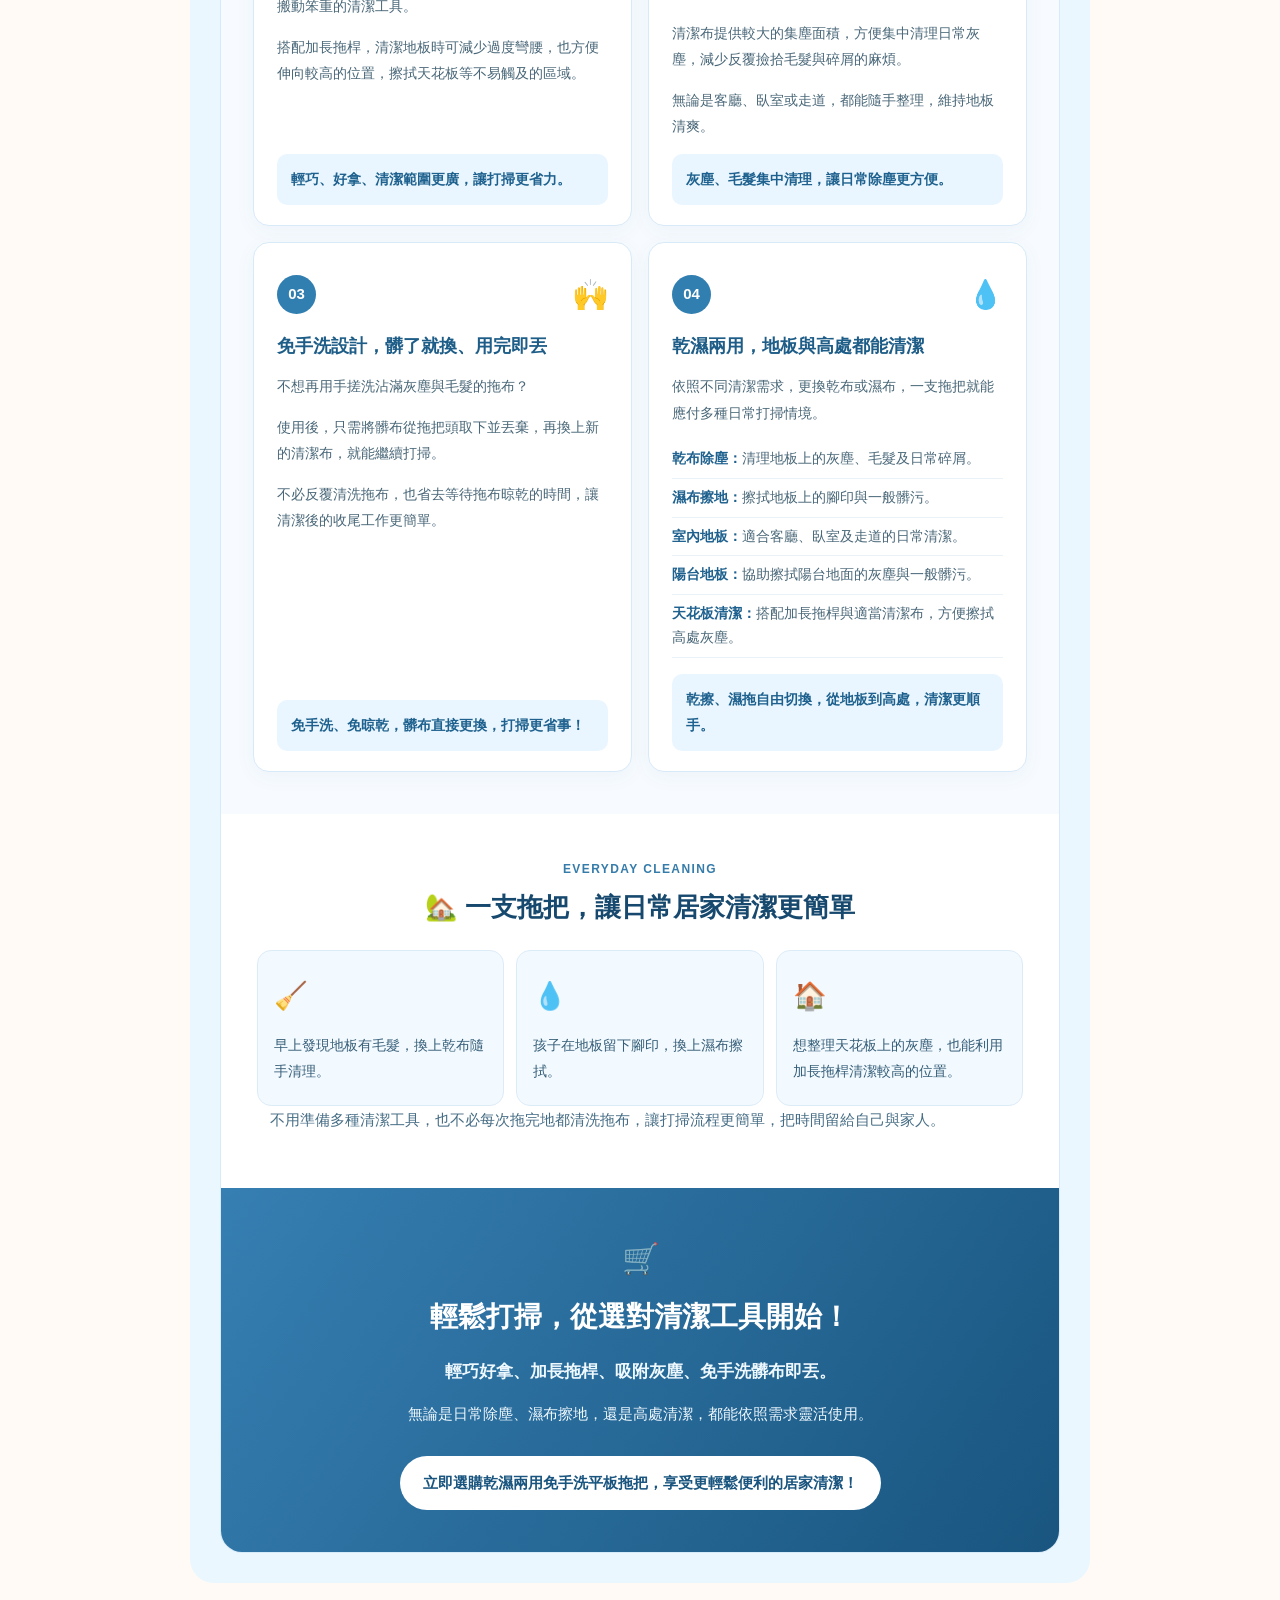
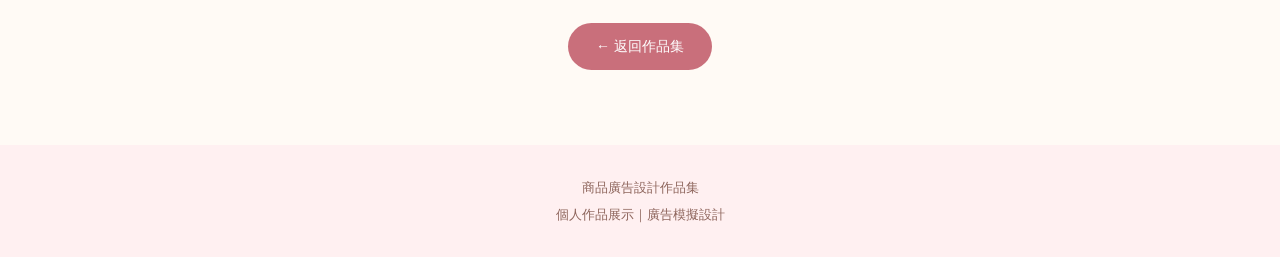
==== commit 2eb9c0f5: "Add files via upload" ====
--- a/index.html
+++ b/index.html
@@ -232,22 +232,9 @@
                     <p>從室內地板、陽台地板到天花板，依照清潔需求更換乾布或濕布，一支拖把就能協助完成多種居家清潔工作。</p>
                     <div class="clean-benefits" aria-label="商品重點">
                         <span>
-                            輕巧好拿</span><span>🧹 乾布除塵</span><span>🙌 免手洗</span><span>💧 乾濕兩用</span>
-                    </div>
-                </header>
-
-                <section class="clean-features" aria-labelledby="clean-features-title">
-                    <div class="clean-section-heading">
-                        <span class="clean-kicker">PRODUCT FEATURES</span>
-                        <h4 id="clean-features-title">✨ 四大商品特色</h4>
-                        <p>從輕巧操作到乾濕切換，讓日常清潔更順手。</p>
-                    </div>
-                    <div class="clean-feature-grid">
-                        <div class="clean-feature-card">
-                            <div class="clean-feature-top"><span class="clean-number">01</span><span class="clean-feature-icon" aria-hidden="true">
-
-                                  <svg xmlns="http://w3.org" viewBox="0 0 100 100" width="100%" height="100%">
-  <!-- 背景（可選，此處設為透明） -->
+
+                            <svg class="feather-svg small-icon" xmlns="http://w3.org" viewBox="0 0 100 100">
+  <!-- 整體旋轉與偏置，確保羽毛自然傾斜 -->
   <g transform="rotate(-15 50 50)">
     <!-- 羽毛主軸（羽軸） -->
     <path d="M25 80 C 40 50, 55 30, 75 15" fill="none" stroke="#606F7B" stroke-width="2" stroke-linecap="round" />
@@ -281,6 +268,56 @@
     <path d="M27 72 Q 24 67 22 65 M31 57 Q 27 53 26 50 M39 43 Q 34 39 34 36" fill="none" stroke="#A0AEC0" stroke-width="0.5" stroke-linecap="round" />
   </g>
 </svg>
+                            輕巧好拿</span><span>🧹 乾布除塵</span><span>🙌 免手洗</span><span>💧 乾濕兩用</span>
+                    </div>
+                </header>
+
+                <section class="clean-features" aria-labelledby="clean-features-title">
+                    <div class="clean-section-heading">
+                        <span class="clean-kicker">PRODUCT FEATURES</span>
+                        <h4 id="clean-features-title">✨ 四大商品特色</h4>
+                        <p>從輕巧操作到乾濕切換，讓日常清潔更順手。</p>
+                    </div>
+                    <div class="clean-feature-grid">
+                        <div class="clean-feature-card">
+                            <div class="clean-feature-top"><span class="clean-number">01</span><span class="clean-feature-icon" aria-hidden="true">
+
+                                  <svg class="feather-svg" xmlns="http://w3.org" viewBox="0 0 100 100">
+  <!-- 整體旋轉與偏置，確保羽毛自然傾斜 -->
+  <g transform="rotate(-15 50 50)">
+    <!-- 羽毛主軸（羽軸） -->
+    <path d="M25 80 C 40 50, 55 30, 75 15" fill="none" stroke="#606F7B" stroke-width="2" stroke-linecap="round" />
+    
+    <!-- 羽片左側 -->
+    <path d="M25 80 
+             C 20 70, 22 60, 28 55 
+             C 25 50, 28 42, 36 40 
+             C 33 35, 38 28, 48 27 
+             C 46 22, 54 18, 64 18
+             C 69 18, 73 16, 75 15
+             C 70 23, 62 28, 58 33
+             C 52 40, 48 45, 42 55
+             C 36 65, 30 73, 25 80 Z" 
+          fill="#EAEAEA" stroke="#606F7B" stroke-width="1" stroke-linejoin="round" />
+
+    <!-- 羽片右側 -->
+    <path d="M25 80 
+             C 32 75, 38 68, 44 58 
+             C 50 48, 54 43, 60 36
+             C 64 31, 71 25, 75 15
+             C 74 18, 77 22, 74 27
+             C 71 32, 65 35, 62 41
+             C 58 46, 52 50, 49 57
+             C 45 62, 38 68, 35 72
+             C 32 75, 28 78, 25 80 Z" 
+          fill="#D6D6D6" stroke="#606F7B" stroke-width="1" stroke-linejoin="round" />
+          
+    <!-- 羽毛細紋理細節 -->
+    <path d="M32 65 Q 36 63 41 62 M38 52 Q 43 50 48 49 M45 39 Q 50 37 56 37" fill="none" stroke="#A0AEC0" stroke-width="0.5" stroke-linecap="round" />
+    <path d="M27 72 Q 24 67 22 65 M31 57 Q 27 53 26 50 M39 43 Q 34 39 34 36" fill="none" stroke="#A0AEC0" stroke-width="0.5" stroke-linecap="round" />
+  </g>
+</svg>
+
 
                             </span></div>
                             <h5>輕巧好拿，加長拖桿清潔更方便</h5>
--- a/clean.css
+++ b/clean.css
@@ -1572,3 +1572,16 @@
     .clean-ending { padding: 34px 18px; }
     .clean-website-section .clean-product-copy p { font-size: 14px; }
 }
+.feather-svg {
+  width: 50px;       /* 填入你想要的寬度 */
+  height: auto;        /* 讓高度依照比例自動縮放 */
+  display: inline-block; /* 方便與文字或其他元素並排 */
+  transform: translate(6px) rotate(15deg); 
+}
+
+/* 💡 單獨將第二個羽毛縮小 */
+.feather-svg.small-icon {
+  width: 20px;  /* 改成你想要的更小尺寸（例如 40px 或 24px） */
+    /* 💡 核心程式碼：正數代表向下移，可以自由調整數字（例如 4px、6px） */
+  transform: translateY(4px) rotate(15deg); 
+}
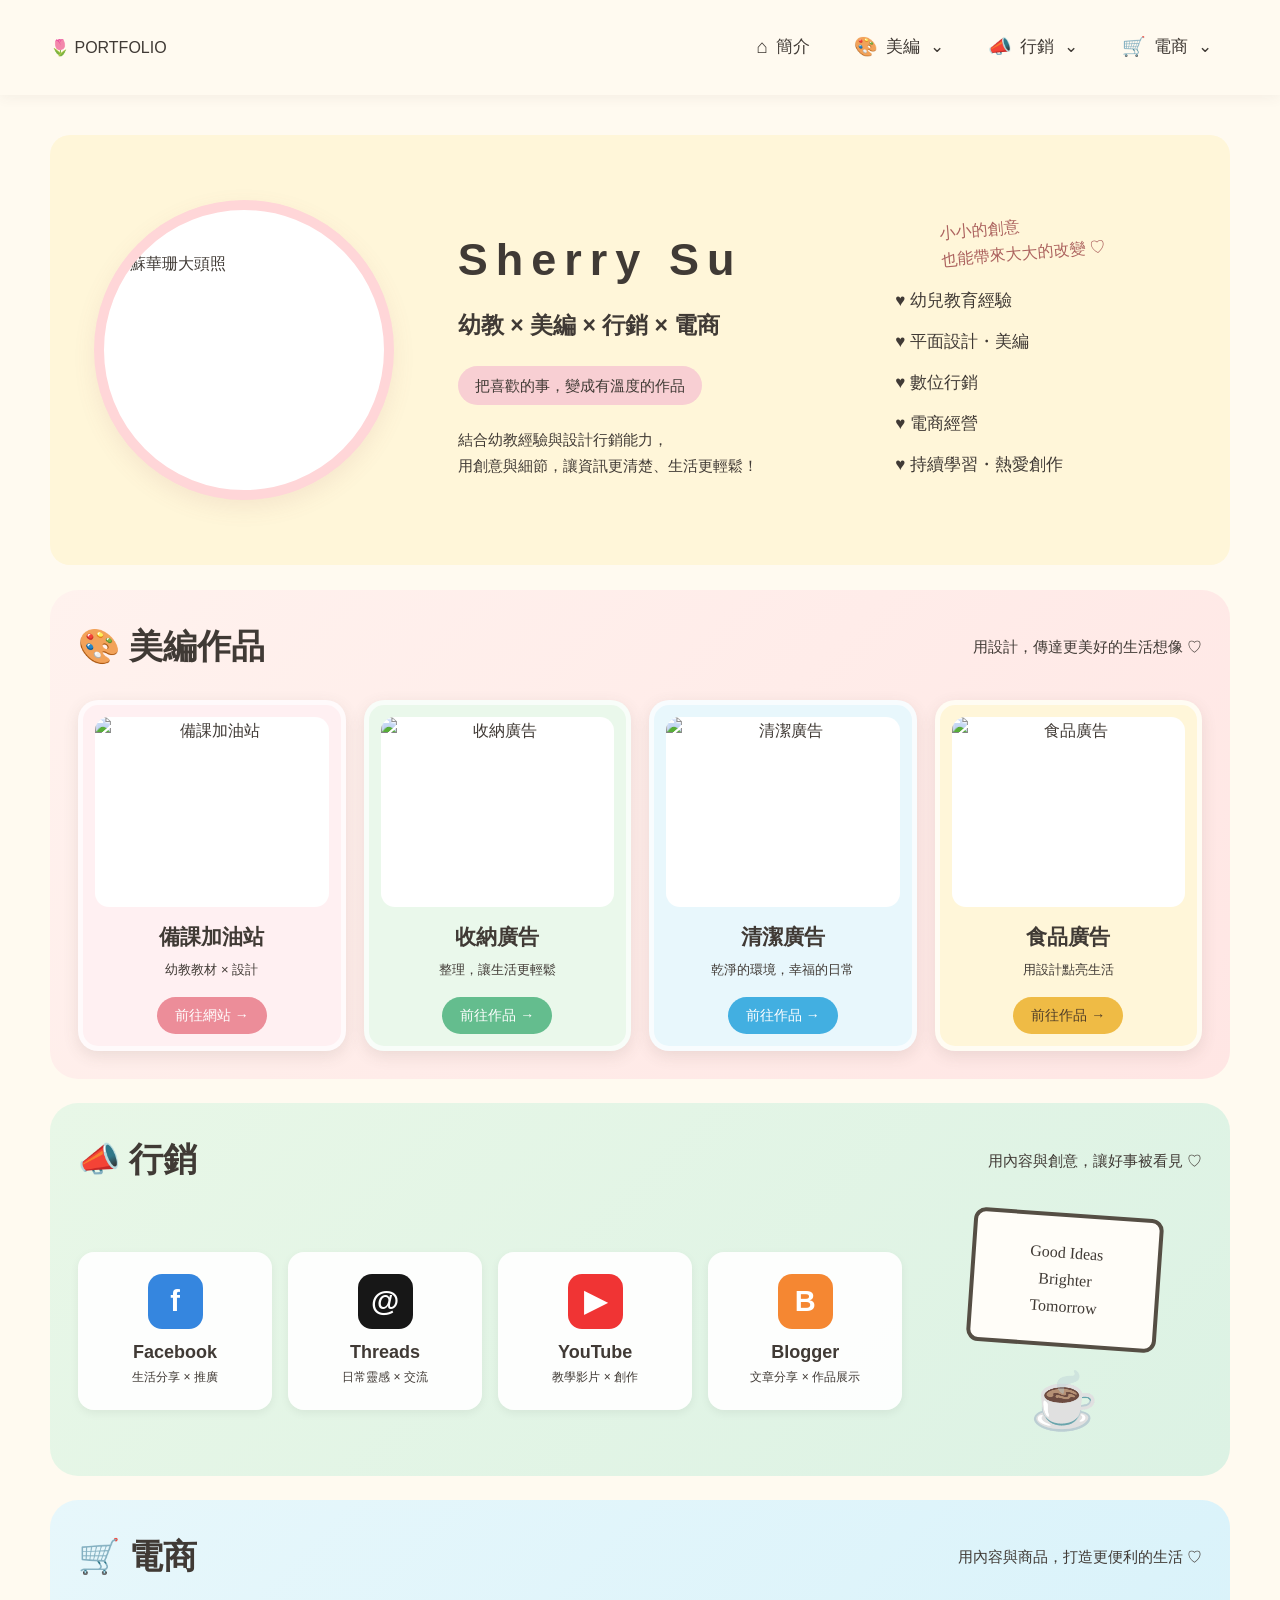
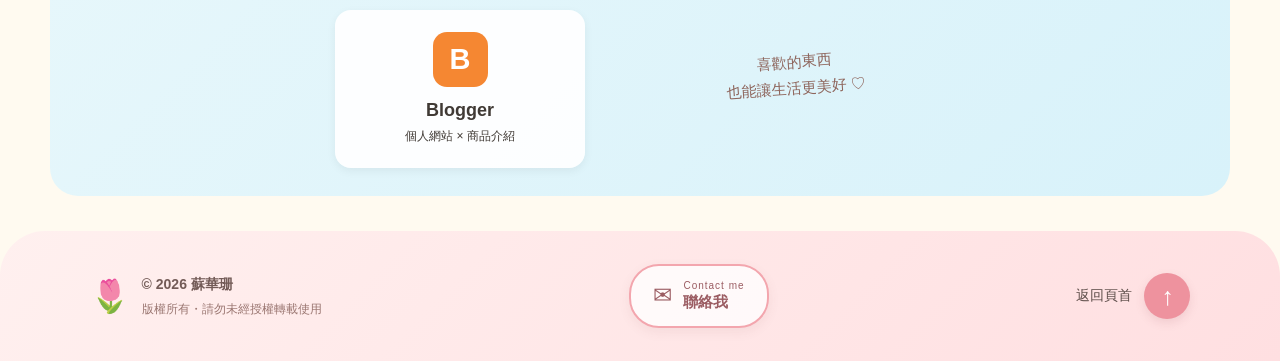
==== commit a80e1386: "Add files via upload" ====
--- a/index.html
+++ b/index.html
@@ -5,404 +5,688 @@
     <meta charset="UTF-8">
     <meta name="viewport" content="width=device-width, initial-scale=1.0">
 
-    <title>商品廣告設計｜作品集</title>
-
-    <link rel="stylesheet" href="clean.css">
+    <title>Sherry Su｜美編 × 行銷 × 電商</title>
+
+    <link rel="stylesheet" href="style.css">
 </head>
 
+
 <body>
 
-    <!-- 頂部導覽列 -->
-    <header class="site-header">
-        <nav class="nav-container">
-
-            <a href="index.html" class="brand">
-                🌷 PORTFOLIO
-            </a>
-
-            <a href="index.html#design" class="back-link">
-                ← 返回作品集
-            </a>
-
-        </nav>
+    <!-- =========================
+       上方導覽列
+  ========================== -->
+    <header class="header">
+
+        <div class="nav-container">
+<div class="nav-brand">
+    <span class="nav-brand-icon">🌷</span>
+    <span class="nav-brand-title">PORTFOLIO</span>
+</div>
+
+
+            <!-- 中間選單 -->
+            <nav class="nav-menu">
+
+
+                <!-- 簡介 -->
+                <a href="#about" class="nav-item">
+
+                    <span class="nav-icon">⌂</span>
+
+                    簡介
+
+                </a>
+
+
+                <!-- 美編下拉 -->
+                <div class="dropdown">
+
+                    <a href="#design" class="nav-item">
+
+                        <span class="nav-icon">🎨</span>
+
+                        美編
+
+                        <span class="arrow">⌄</span>
+
+                    </a>
+
+
+                    <div class="dropdown-menu">
+
+                        <a href="#design">
+                            備課加油站
+                        </a>
+
+                        <a href="#design">
+                            收納廣告
+                        </a>
+
+                        <a href="#design">
+                            清潔廣告
+                        </a>
+
+                        <a href="#design">
+                            文創廣告
+                        </a>
+
+                    </div>
+
+                </div>
+
+
+                <!-- 行銷下拉 -->
+                <div class="dropdown">
+
+                    <a href="#marketing" class="nav-item">
+
+                        <span class="nav-icon">📣</span>
+
+                        行銷
+
+                        <span class="arrow">⌄</span>
+
+                    </a>
+
+
+                    <div class="dropdown-menu">
+                        <a href="#marketing">Facebook</a>
+
+                        <a href="#marketing">Threads</a>
+
+                        <a href="#marketing">YouTube</a>
+
+                        <a href="#marketing">Blogger</a>
+
+
+                    </div>
+
+                </div>
+
+
+                <!-- 電商下拉 -->
+                <div class="dropdown">
+
+                   
+                    <!-- 電商 -->
+                    <div class="dropdown">
+
+                        <a href="#ecommerce" class="nav-item">
+                            <span class="nav-icon">🛒</span>
+                            電商
+                            <span class="arrow">⌄</span>
+                        </a>
+
+                        <div class="dropdown-menu">
+
+                            <a href="#ecommerce">
+                                Blogger
+                            </a>
+
+                        </div>
+
+                    </div>
+
+                </div>
+
+
+            </nav>
+
+
+
+
+        </div>
+
     </header>
 
 
-    <main class="portfolio-page">
-
-        <!-- 頁面標題 -->
-        <div class="page-heading">
-            <h1>清潔廣告</h1>
-            <p>從原始素材到廣告視覺與跨平台文案</p>
+
+    <!-- =========================
+       個人簡介
+  ========================== -->
+    <main>
+
+
+        <section class="hero" id="about">
+
+<!-- 簡介裝飾圖片 -->
+<!-- 左上花朵 -->
+<img src="images/flower.png"
+     class="deco-flower"
+     alt="">
+
+<!-- 名字右上星星 -->
+<img src="images/star.png"
+     class="deco-star"
+     alt="">
+
+<!-- 右下彩虹 -->
+<img src="images/rainbow.png"
+     class="deco-rainbow"
+     alt="">
+
+            <!-- 左邊照片 -->
+            <div class="hero-photo-area">
+
+                <div class="photo-circle">
+
+                    <img src="images/me.jpg" alt="蘇華珊大頭照">
+
+                </div>
+
+
+
+            </div>
+
+
+
+            <!-- 中間介紹 -->
+            <div class="hero-intro">
+
+                <h2>
+                    Sherry Su
+                </h2>
+
+
+                <h3>
+                    幼教 × 美編 × 行銷 × 電商
+                </h3>
+
+
+                <div class="pink-label">
+
+                    把喜歡的事，變成有溫度的作品
+
+                </div>
+
+
+                <p>
+
+                    結合幼教經驗與設計行銷能力，<br>
+
+                    用創意與細節，讓資訊更清楚、生活更輕鬆！
+
+                </p>
+
+            </div>
+
+
+
+            <!-- 右側能力 -->
+            <div class="hero-skills">
+
+                <p class="hand-note">
+
+                    小小的創意<br>
+
+                    也能帶來大大的改變 ♡
+
+                </p>
+
+
+                <ul>
+
+                    <li>♥ 幼兒教育經驗</li>
+
+                    <li>♥ 平面設計・美編</li>
+
+                    <li>♥ 數位行銷</li>
+
+                    <li>♥ 電商經營</li>
+
+                    <li>♥ 持續學習・熱愛創作</li>
+
+                </ul>
+
+
+             
+
+            </div>
+
+
+        </section>
+
+
+
+        <!-- =========================
+         美編作品
+    ========================== -->
+
+        <section class="section design-section" id="design">
+
+
+
+            <div class="section-title-row">
+
+                <h2>
+
+                    🎨 美編作品
+
+                </h2>
+
+
+                <p>
+
+                    用設計，傳達更美好的生活想像 ♡
+
+                </p>
+
+            </div>
+
+
+
+            <div class="work-grid">
+
+
+                <!-- 備課加油站 -->
+                <a href="mothers-day.html" target="_blank" class="work-card pink-card"
+                    id="lesson">
+
+
+                    <div class="work-image">
+
+                        <img src="images/logo.jpg" alt="備課加油站">
+
+                    </div>
+
+
+                    <h3>
+                        備課加油站
+                    </h3>
+
+
+                    <p>
+                        幼教教材 × 設計
+                    </p>
+
+
+                    <span class="work-button pink-button">
+
+                        前往網站 →
+
+                    </span>
+
+
+                </a>
+
+
+
+                <!-- 收納廣告 -->
+                <a href="storage.html" class="work-card green-card" id="storage">
+
+
+                    <div class="work-image">
+
+                        <img src="images/storage.main.png.jpg" alt="收納廣告">
+
+                    </div>
+
+
+                    <h3>
+
+                        收納廣告
+
+                    </h3>
+
+
+                    <p>
+
+                        整理，讓生活更輕鬆
+
+                    </p>
+
+
+                    <span class="work-button green-button">
+
+                        前往作品 →
+
+                    </span>
+
+
+                </a>
+
+
+
+                <!-- 清潔廣告 -->
+                <a href="clean.html" class="work-card blue-card" id="cleaning">
+
+
+                    <div class="work-image">
+
+                        <img src="images/clean.main.png.jpg" alt="清潔廣告">
+
+                    </div>
+
+
+                    <h3>
+
+                        清潔廣告
+
+                    </h3>
+
+
+                    <p>
+
+                        乾淨的環境，幸福的日常
+
+                    </p>
+
+
+                    <span class="work-button blue-button">
+
+                        前往作品 →
+
+                    </span>
+
+
+                </a>
+
+
+
+                <!-- 食品廣告 -->
+                <a href="food.html" class="work-card yellow-card" id="creative">
+
+
+                    <div class="work-image">
+
+                        <img src="images/food.main.png.jpg" alt="食品廣告">
+
+                    </div>
+
+
+                    <h3>
+
+                        食品廣告
+
+                    </h3>
+
+
+                    <p>
+
+                        用設計點亮生活
+
+                    </p>
+
+
+                    <span class="work-button yellow-button">
+
+                        前往作品 →
+
+                    </span>
+
+
+                </a>
+
+
+            </div>
+
+        </section>
+
+
+
+
+        <!-- =========================
+         行銷
+    ========================== -->
+
+        <section class="section marketing-section" id="marketing">
+
+
+            <div class="section-title-row">
+
+                <h2>
+
+                    📣 行銷
+
+                </h2>
+
+
+                <p>
+
+                    用內容與創意，讓好事被看見 ♡
+
+                </p>
+
+            </div>
+
+
+
+            <div class="platform-layout">
+
+
+                <div class="platform-grid">
+
+
+                    <a href="https://www.facebook.com/people/%E5%82%99%E8%AA%B2%E5%8A%A0%E6%B2%B9%E7%AB%99/61594344424743/" target="_blank" class="platform-card">
+
+                        <div class="platform-icon facebook">
+
+                            f
+
+                        </div>
+
+                        <h3>Facebook</h3>
+
+                        <p>生活分享 × 推廣</p>
+
+                    </a>
+
+
+
+                    <a href="https://www.threads.com/@lifeprintstudio2026" target="_blank" class="platform-card">
+
+                        <div class="platform-icon threads">
+
+                            @
+
+                        </div>
+
+                        <h3>Threads</h3>
+
+                        <p>日常靈感 × 交流</p>
+
+                    </a>
+
+
+
+                    <a href="https://www.youtube.com/channel/UCJj22-aw43F1z355Y5E0wWQ" target="_blank" class="platform-card">
+
+                        <div class="platform-icon youtube">
+
+                            ▶
+
+                        </div>
+
+                        <h3>YouTube</h3>
+
+                        <p>教學影片 × 創作</p>
+
+                    </a>
+
+
+
+                    <a href="https://lessonfuelstation.blogspot.com/" target="_blank" class="platform-card">
+
+                        <div class="platform-icon blogger">
+
+                            B
+
+                        </div>
+
+                        <h3>Blogger</h3>
+
+                        <p>文章分享 × 作品展示</p>
+
+                    </a>
+
+
+                </div>
+
+
+
+                <div class="marketing-doodle">
+
+                    <div class="laptop">
+
+                        <span>
+
+                            Good Ideas<br>
+                            Brighter<br>
+                            Tomorrow
+
+                        </span>
+
+                    </div>
+
+
+                    <span class="coffee">
+                        ☕
+                    </span>
+
+                </div>
+
+
+            </div>
+
+        </section>
+
+
+
+
+        <!-- =========================
+         電商
+    ========================== -->
+
+        <section class="section ecommerce-section" id="ecommerce">
+
+
+            <div class="section-title-row">
+
+                <h2>
+
+                    🛒 電商
+
+                </h2>
+
+
+                <p>
+
+                    用內容與商品，打造更便利的生活 ♡
+
+                </p>
+
+            </div>
+
+
+
+            <div class="ecommerce-layout">
+
+
+                <div class="shop-grid">
+
+
+                    <a href="https://lessonfuelstation.blogspot.com/p/blog-page_16.html" target="_blank" class="platform-card">
+
+                        <div class="platform-icon blogger">
+
+                            B
+
+                        </div>
+
+                        <h3>Blogger</h3>
+
+                        <p>
+
+                            個人網站 × 商品介紹
+
+                        </p>
+
+                    </a>
+
+
+
+
+
+                     
+                    </a>
+
+
+                </div>
+
+
+
+                <div class="shopping-picture">
+<img src="images/shopping.png" alt="">
+
+                    <p>
+
+                        喜歡的東西<br>
+
+                        也能讓生活更美好 ♡
+
+                    </p>
+
+                </div>
+
+
+            </div>
+
+        </section>
+
+
+    </main>
+
+
+
+
+    <!-- =========================
+       Footer
+  ========================== -->
+
+    <footer class="footer">
+
+        <div class="footer-left">
+            <span class="footer-flower">🌷</span>
+
+            <div>
+                <p class="copyright">
+                    © 2026 蘇華珊
+                </p>
+
+                <p class="copyright-note">
+                    版權所有・請勿未經授權轉載使用
+                </p>
+            </div>
         </div>
 
 
-        <!-- =========================
-             01 原圖
-        ========================== -->
-
-        <section class="work-section original-section">
-
-            <h2>01｜原圖</h2>
-
-            <div class="image-container original-container">
-
-                <img src="images/clean.original.png.png" alt="商品原始照片" class="work-image original-image">
-
-            </div>
-
-            <p class="image-caption">商品原始素材</p>
-
-        </section>
-
-
-        <!-- =========================
-             02 廣告行銷
-        ========================== -->
-
-        <section class="work-section marketing-section">
-
-            <h2>02｜廣告行銷</h2>
-
-            <div class="content-card">
-
-                <div class="marketing-item">
-                    <h3>Target Audience（目標受眾）</h3>
-
-                    <p>忙碌的上班族、需要兼顧工作與家務的家庭、養寵物的家庭，以及不喜歡用手清洗髒拖布、希望快速完成日常清潔的消費者。
-                    </p>
-                </div>
-
-
-                <div class="marketing-item">
-                    <h3>Pain Point（消費者痛點）</h3>
-
-                    <p>
-                        地板經常有灰塵、毛髮與腳印；傳統拖把使用後還要清洗、擰乾及晾曬拖布，清潔流程繁瑣，也不想直接用手接觸髒污。
-                    </p>
-                </div>
-
-
-                <div class="marketing-item">
-                    <h3>Key Message（廣告訴求）</h3>
-
-                    <p>
-                        希望一支拖把就能依照清潔需求替換乾布、濕布，輕鬆處理日常灰塵與地板髒污；使用後直接丟棄髒布，省去手洗拖布的步驟。
-                    </p>
-                </div>
-
-                <div class="marketing-item">
-                    <h3>Key Message（價值主張）</h3>
-
-                    <p>
-                        透過乾濕兩用、可替換清潔布的設計，讓除塵與濕擦更方便。清潔布髒了即可更換丟棄，減少雙手接觸髒污及清洗拖布的麻煩，讓日常家務更省事。
-                    </p>
-                </div>
-            </div>
-
-        </section>
-
-
-        <!-- =========================
-             03 標題
-        ========================== -->
-
-        <section class="work-section title-section">
-
-            <h2>03｜標題</h2>
-
-            <div class="content-card ad-title-card">
-
-                <h3>乾濕兩用免手洗平板拖把</h3>
-
-                <p>
-                    乾擦除塵、濕擦清潔，輕巧不費力，髒了就換，不必手洗！
-                </p>
-
-            </div>
-
-        </section>
-
-
-        <!-- =========================
-             04 主視覺
-        ========================== -->
-
-        <section class="work-section visual-section">
-
-            <h2>04｜主視覺</h2>
-
-            <div class="image-container">
-
-                <img src="images/clean.main.png.png" alt="商品廣告主視覺" class="work-image main-image">
-
-            </div>
-
-        </section>
-
-        <!-- =========================
-     05 場景圖
-     一張完整圖片
-========================= -->
-
-        <section class="work-section scene-section">
-
-            <h2>05｜場景圖</h2>
-
-            <div class="image-container">
-
-                <img src="images/clean.scene.png.png" alt="商品生活場景展示圖" class="work-image scene-image">
-
-            </div>
-
-        </section>
-
-        <!-- =========================
-             05 商品細節
-             一張四合一圖片
-        ========================== -->
-
-        <section class="work-section detail-section">
-
-            <h2>06｜商品細節</h2>
-
-            <div class="image-container">
-
-                <img src="images/clean.detail.png.png" alt="四合一商品特色與細節圖" class="work-image detail-image">
-
-            </div>
-
-        </section>
-
-
-        <!-- =========================
-             06 商品規格
-        ========================== -->
-
-        <section class="work-section specs-section">
-
-            <h2>07｜商品規格</h2>
-
-            <div class="content-card table-container">
-
-                <table class="specs-table">
-
-                    <tbody>
-
-
-                        <tr>
-                            <th scope="row">內容物</th>
-                            <td>拖把1組 靜電紙除塵紙5張 抗菌濕拖巾5張</td>
-                        </tr>
-
-                        <tr>
-                            <th scope="row">桿長</th>
-                            <td>105 cm</td>
-                        </tr>
-
-                        <tr>
-                            <th scope="row">底板</th>
-                            <td>26*10*3.5 cm</td>
-                        </tr>
-
-
-                    </tbody>
-
-                </table>
-
-            </div>
-
-        </section>
-
-
-        <!-- =========================
-             08 官網文案｜水藍色系
-        ========================= -->
-        <section class="work-section website-section clean-website-section" id="website-copy">
-            <h2>08｜官網文案</h2>
-            <article class="content-card clean-product-copy">
-                <header class="clean-hero">
-                    <span class="clean-eyebrow">HOME CLEANING · 居家清潔</span>
-                    <div class="clean-hero-mark" aria-hidden="true">💧</div>
-                    <h3>乾濕兩用免手洗平板拖把</h3>
-                    <p class="clean-subtitle">輕巧好拿・加長拖桿・髒了就丟</p>
-                    <p class="clean-lead"><strong>拖地不用洗拖布，灰塵毛髮輕鬆清，讓日常打掃更省事！</strong></p>
-                    <p>地板上的灰塵、毛髮與腳印，總是清了又有？想維持家裡整潔，卻不想每次拖完地，還得彎腰搓洗髒拖布？</p>
-                    <p>這款乾濕兩用免手洗平板拖把，採用輕巧拖把搭配可替換清潔布的設計，乾布除塵、濕布擦地，使用後取下髒布即可丟棄，省去清洗拖布的麻煩。</p>
-                    <p>從室內地板、陽台地板到天花板，依照清潔需求更換乾布或濕布，一支拖把就能協助完成多種居家清潔工作。</p>
-                    <div class="clean-benefits" aria-label="商品重點">
-                        <span>
-
-                            <svg class="feather-svg small-icon" xmlns="http://w3.org" viewBox="0 0 100 100">
-  <!-- 整體旋轉與偏置，確保羽毛自然傾斜 -->
-  <g transform="rotate(-15 50 50)">
-    <!-- 羽毛主軸（羽軸） -->
-    <path d="M25 80 C 40 50, 55 30, 75 15" fill="none" stroke="#606F7B" stroke-width="2" stroke-linecap="round" />
-    
-    <!-- 羽片左側 -->
-    <path d="M25 80 
-             C 20 70, 22 60, 28 55 
-             C 25 50, 28 42, 36 40 
-             C 33 35, 38 28, 48 27 
-             C 46 22, 54 18, 64 18
-             C 69 18, 73 16, 75 15
-             C 70 23, 62 28, 58 33
-             C 52 40, 48 45, 42 55
-             C 36 65, 30 73, 25 80 Z" 
-          fill="#EAEAEA" stroke="#606F7B" stroke-width="1" stroke-linejoin="round" />
-
-    <!-- 羽片右側 -->
-    <path d="M25 80 
-             C 32 75, 38 68, 44 58 
-             C 50 48, 54 43, 60 36
-             C 64 31, 71 25, 75 15
-             C 74 18, 77 22, 74 27
-             C 71 32, 65 35, 62 41
-             C 58 46, 52 50, 49 57
-             C 45 62, 38 68, 35 72
-             C 32 75, 28 78, 25 80 Z" 
-          fill="#D6D6D6" stroke="#606F7B" stroke-width="1" stroke-linejoin="round" />
-          
-    <!-- 羽毛細紋理細節 -->
-    <path d="M32 65 Q 36 63 41 62 M38 52 Q 43 50 48 49 M45 39 Q 50 37 56 37" fill="none" stroke="#A0AEC0" stroke-width="0.5" stroke-linecap="round" />
-    <path d="M27 72 Q 24 67 22 65 M31 57 Q 27 53 26 50 M39 43 Q 34 39 34 36" fill="none" stroke="#A0AEC0" stroke-width="0.5" stroke-linecap="round" />
-  </g>
-</svg>
-                            輕巧好拿</span><span>🧹 乾布除塵</span><span>🙌 免手洗</span><span>💧 乾濕兩用</span>
-                    </div>
-                </header>
-
-                <section class="clean-features" aria-labelledby="clean-features-title">
-                    <div class="clean-section-heading">
-                        <span class="clean-kicker">PRODUCT FEATURES</span>
-                        <h4 id="clean-features-title">✨ 四大商品特色</h4>
-                        <p>從輕巧操作到乾濕切換，讓日常清潔更順手。</p>
-                    </div>
-                    <div class="clean-feature-grid">
-                        <div class="clean-feature-card">
-                            <div class="clean-feature-top"><span class="clean-number">01</span><span class="clean-feature-icon" aria-hidden="true">
-
-                                  <svg class="feather-svg" xmlns="http://w3.org" viewBox="0 0 100 100">
-  <!-- 整體旋轉與偏置，確保羽毛自然傾斜 -->
-  <g transform="rotate(-15 50 50)">
-    <!-- 羽毛主軸（羽軸） -->
-    <path d="M25 80 C 40 50, 55 30, 75 15" fill="none" stroke="#606F7B" stroke-width="2" stroke-linecap="round" />
-    
-    <!-- 羽片左側 -->
-    <path d="M25 80 
-             C 20 70, 22 60, 28 55 
-             C 25 50, 28 42, 36 40 
-             C 33 35, 38 28, 48 27 
-             C 46 22, 54 18, 64 18
-             C 69 18, 73 16, 75 15
-             C 70 23, 62 28, 58 33
-             C 52 40, 48 45, 42 55
-             C 36 65, 30 73, 25 80 Z" 
-          fill="#EAEAEA" stroke="#606F7B" stroke-width="1" stroke-linejoin="round" />
-
-    <!-- 羽片右側 -->
-    <path d="M25 80 
-             C 32 75, 38 68, 44 58 
-             C 50 48, 54 43, 60 36
-             C 64 31, 71 25, 75 15
-             C 74 18, 77 22, 74 27
-             C 71 32, 65 35, 62 41
-             C 58 46, 52 50, 49 57
-             C 45 62, 38 68, 35 72
-             C 32 75, 28 78, 25 80 Z" 
-          fill="#D6D6D6" stroke="#606F7B" stroke-width="1" stroke-linejoin="round" />
-          
-    <!-- 羽毛細紋理細節 -->
-    <path d="M32 65 Q 36 63 41 62 M38 52 Q 43 50 48 49 M45 39 Q 50 37 56 37" fill="none" stroke="#A0AEC0" stroke-width="0.5" stroke-linecap="round" />
-    <path d="M27 72 Q 24 67 22 65 M31 57 Q 27 53 26 50 M39 43 Q 34 39 34 36" fill="none" stroke="#A0AEC0" stroke-width="0.5" stroke-linecap="round" />
-  </g>
-</svg>
-
-
-                            </span></div>
-                            <h5>輕巧好拿，加長拖桿清潔更方便</h5>
-                            <p>輕量化拖把設計，拿取與移動更順手，日常清潔不必搬動笨重的清潔工具。</p>
-                            <p>搭配加長拖桿，清潔地板時可減少過度彎腰，也方便伸向較高的位置，擦拭天花板等不易觸及的區域。</p>
-                            <p class="clean-feature-summary">輕巧、好拿、清潔範圍更廣，讓打掃更省力。</p>
-                        </div>
-                        <div class="clean-feature-card">
-                            <div class="clean-feature-top"><span class="clean-number">02</span><span class="clean-feature-icon" aria-hidden="true">🧹</span></div>
-                            <h5>吸附更多灰塵與毛髮，日常除塵更有效率</h5>
-                            <p>搭配乾式清潔布，可吸附地板上的灰塵、毛髮與細小髒污。</p>
-                            <p>清潔布提供較大的集塵面積，方便集中清理日常灰塵，減少反覆撿拾毛髮與碎屑的麻煩。</p>
-                            <p>無論是客廳、臥室或走道，都能隨手整理，維持地板清爽。</p>
-                            <p class="clean-feature-summary">灰塵、毛髮集中清理，讓日常除塵更方便。</p>
-                        </div>
-                        <div class="clean-feature-card">
-                            <div class="clean-feature-top"><span class="clean-number">03</span><span class="clean-feature-icon" aria-hidden="true">🙌</span></div>
-                            <h5>免手洗設計，髒了就換、用完即丟</h5>
-                            <p>不想再用手搓洗沾滿灰塵與毛髮的拖布？</p>
-                            <p>使用後，只需將髒布從拖把頭取下並丟棄，再換上新的清潔布，就能繼續打掃。</p>
-                            <p>不必反覆清洗拖布，也省去等待拖布晾乾的時間，讓清潔後的收尾工作更簡單。</p>
-                            <p class="clean-feature-summary">免手洗、免晾乾，髒布直接更換，打掃更省事！</p>
-                        </div>
-                        <div class="clean-feature-card">
-                            <div class="clean-feature-top"><span class="clean-number">04</span><span class="clean-feature-icon" aria-hidden="true">💧</span></div>
-                            <h5>乾濕兩用，地板與高處都能清潔</h5>
-                            <p>依照不同清潔需求，更換乾布或濕布，一支拖把就能應付多種日常打掃情境。</p>
-                            <ul class="clean-use-list">
-                                <li><strong>乾布除塵：</strong>清理地板上的灰塵、毛髮及日常碎屑。</li>
-                                <li><strong>濕布擦地：</strong>擦拭地板上的腳印與一般髒污。</li>
-                                <li><strong>室內地板：</strong>適合客廳、臥室及走道的日常清潔。</li>
-                                <li><strong>陽台地板：</strong>協助擦拭陽台地面的灰塵與一般髒污。</li>
-                                <li><strong>天花板清潔：</strong>搭配加長拖桿與適當清潔布，方便擦拭高處灰塵。</li>
-                            </ul>
-                            <p class="clean-feature-summary">乾擦、濕拖自由切換，從地板到高處，清潔更順手。</p>
-                        </div>
-                    </div>
-                </section>
-
-                <section class="clean-scenarios" aria-labelledby="clean-scenarios-title">
-                    <div class="clean-section-heading">
-                        <span class="clean-kicker">EVERYDAY CLEANING</span>
-                        <h4 id="clean-scenarios-title">🏡 一支拖把，讓日常居家清潔更簡單</h4>
-                    </div>
-                    <div class="clean-scenario-grid">
-                        <div class="clean-scenario"><span aria-hidden="true">🧹</span><p>早上發現地板有毛髮，換上乾布隨手清理。</p></div>
-                        <div class="clean-scenario"><span aria-hidden="true">💧</span><p>孩子在地板留下腳印，換上濕布擦拭。</p></div>
-                        <div class="clean-scenario"><span aria-hidden="true">🏠</span><p>想整理天花板上的灰塵，也能利用加長拖桿清潔較高的位置。</p></div>
-                    </div>
-                    <p class="clean-scenario-outro">不用準備多種清潔工具，也不必每次拖完地都清洗拖布，讓打掃流程更簡單，把時間留給自己與家人。</p>
-                </section>
-
-                <section class="clean-ending" aria-labelledby="clean-ending-title">
-                    <span class="clean-ending-icon" aria-hidden="true">🛒</span>
-                    <h4 id="clean-ending-title">輕鬆打掃，從選對清潔工具開始！</h4>
-                    <p class="clean-ending-lead"><strong>輕巧好拿、加長拖桿、吸附灰塵、免手洗髒布即丟。</strong></p>
-                    <p>無論是日常除塵、濕布擦地，還是高處清潔，都能依照需求靈活使用。</p>
-                    <p class="clean-ending-cta">立即選購乾濕兩用免手洗平板拖把，享受更輕鬆便利的居家清潔！</p>
-                </section>
-            </article>
-        </section>
-
-
-        <!-- 09 FB 與 10 Threads 文案尚未提供本商品版本，暫不展示其他商品的文案。 -->
-
-        <!-- 返回首頁 -->
-        <div class="bottom-navigation">
-
-            <a href="index.html#design" class="back-button">
-                ← 返回作品集
-            </a>
-
-        </div>
-
-    </main>
-
-
-    <footer class="site-footer">
-
-        <p>商品廣告設計作品集</p>
-
-        <p>個人作品展示｜廣告模擬設計</p>
+        <a href="https://mail.google.com/mail/?view=cm&fs=1&to=newhappy0915Gmail@gmail.com&su=作品集聯絡" target="_blank"
+            class="footer-contact">
+            <span class="mail-icon">✉</span>
+
+            <span>
+                <small>Contact me</small>
+                <strong>聯絡我</strong>
+            </span>
+        </a>
+
+
+        <a href="#about" class="back-top">
+
+            <span class="back-text">
+                返回頁首
+            </span>
+
+            <span class="back-circle">
+                ↑
+            </span>
+
+        </a>
 
     </footer>
 
+
 </body>
 
 </html>
--- a/style.css
+++ b/style.css
@@ -0,0 +1,1402 @@
+/* ==================================================
+   01. 全站基本設定
+================================================== */
+
+* {
+    margin: 0;
+    padding: 0;
+    box-sizing: border-box;
+}
+
+#about,
+#marketing,
+#ecommerce {
+    scroll-margin-top: 110px;
+}
+
+#design {
+    scroll-margin-top: 130px;
+}
+
+:root {
+    /* 主色 */
+    --cream: #fffaf0;
+    --pink: #f8cfd3;
+    --pink-light: #fff0f1;
+    --pink-dark: #ed8f9b;
+
+    --green: #dff1df;
+    --green-light: #eef9ee;
+    --green-dark: #6ebc92;
+
+    --blue: #dff3fa;
+    --blue-light: #edf9fd;
+    --blue-dark: #50b8e3;
+
+    --yellow: #fff2c9;
+    --yellow-light: #fff9e7;
+    --yellow-dark: #efbc44;
+
+    --text: #403a35;
+    --text-light: #8d706a;
+    --white: #ffffff;
+
+    --shadow: 0 5px 16px rgba(90, 70, 65, 0.12);
+}
+
+body {
+    font-family:
+        "Noto Sans TC",
+        "Microsoft JhengHei",
+        sans-serif;
+
+    background: var(--cream);
+    color: var(--text);
+    line-height: 1.7;
+}
+
+a {
+    text-decoration: none;
+    color: inherit;
+}
+
+img {
+    width: 100%;
+    display: block;
+}
+
+
+
+/* ==================================================
+   02. 上方導覽列
+================================================== */
+
+.header {
+    position: sticky;
+    top: 0;
+    z-index: 1000;
+
+    background: rgba(255, 250, 240, 0.96);
+
+    box-shadow:
+        0 3px 12px rgba(80, 60, 60, 0.06);
+}
+
+.nav-container {
+    width: min(1180px, 94%);
+    min-height: 95px;
+    margin: 0 auto;
+
+    display: flex;
+    align-items: center;
+    justify-content: space-between;
+}
+
+
+
+/* ==================================================
+   03. 左上品牌
+================================================== */
+
+.brand {
+    display: flex;
+    align-items: center;
+
+    gap: 12px;
+}
+
+.brand-icon {
+    width: 65px;
+    height: 65px;
+
+    flex-shrink: 0;
+
+    border-radius: 50%;
+
+    background: var(--pink-light);
+
+    display: grid;
+    place-items: center;
+
+    font-size: 35px;
+}
+
+.brand h1 {
+    font-size: 25px;
+    letter-spacing: 3px;
+}
+
+.brand p {
+    font-size: 12px;
+}
+
+.brand span {
+    display: block;
+
+    margin-top: 2px;
+
+    font-size: 11px;
+    color: #96736d;
+}
+
+
+
+/* ==================================================
+   04. 導覽選單
+================================================== */
+
+.nav-menu {
+    display: flex;
+    align-items: center;
+
+    gap: 8px;
+}
+
+.nav-item {
+    min-height: 50px;
+
+    padding: 11px 18px;
+
+    border-radius: 14px;
+
+    display: flex;
+    align-items: center;
+
+    gap: 8px;
+
+    font-size: 17px;
+
+    transition:
+        background 0.25s ease,
+        transform 0.25s ease;
+}
+
+.nav-item:hover {
+    background: var(--pink);
+
+    transform: translateY(-2px);
+}
+
+.nav-icon {
+    font-size: 19px;
+}
+
+.arrow {
+    margin-left: 2px;
+
+    font-size: 17px;
+}
+
+
+
+/* ==================================================
+   05. 下拉式選單
+================================================== */
+
+.dropdown {
+    position: relative;
+}
+
+.dropdown-menu {
+    position: absolute;
+
+    top: 52px;
+    left: 0;
+
+    width: 165px;
+
+    padding: 9px;
+
+    background: #fff7f7;
+
+    border:
+        1px solid rgba(237, 143, 155, 0.18);
+
+    border-radius: 13px;
+
+    box-shadow:
+        0 7px 20px rgba(90, 65, 65, 0.14);
+
+    opacity: 0;
+    visibility: hidden;
+
+    transform: translateY(-8px);
+
+    transition:
+        opacity 0.22s ease,
+        transform 0.22s ease,
+        visibility 0.22s;
+}
+
+.dropdown:hover .dropdown-menu {
+    opacity: 1;
+    visibility: visible;
+
+    transform: translateY(0);
+}
+
+.dropdown-menu a {
+    display: block;
+
+    padding: 9px 12px;
+
+    border-radius: 8px;
+
+    font-size: 14px;
+
+    transition:
+        background 0.2s ease,
+        padding-left 0.2s ease;
+}
+
+.dropdown-menu a:hover {
+    background: var(--pink);
+
+    padding-left: 16px;
+}
+
+
+
+/* ==================================================
+   06. 右上聯絡我
+================================================== */
+
+.contact-button {
+    padding: 12px 22px;
+
+    flex-shrink: 0;
+
+    background: var(--pink-dark);
+
+    color: var(--white);
+
+    border-radius: 30px;
+
+    font-size: 16px;
+
+    box-shadow:
+        0 4px 10px rgba(180, 100, 110, 0.13);
+
+    transition:
+        transform 0.25s ease,
+        box-shadow 0.25s ease,
+        background 0.25s ease;
+}
+
+.contact-button:hover {
+    background: #e77f8d;
+
+    transform: translateY(-3px);
+
+    box-shadow:
+        0 7px 17px rgba(180, 100, 110, 0.2);
+}
+
+
+
+/* ==================================================
+   07. 個人簡介 Hero
+================================================== */
+
+.hero {
+    width: min(1180px, 94%);
+
+    min-height: 410px;
+
+    margin: 40px auto 25px;
+
+    display: grid;
+
+    grid-template-columns:
+        1.05fr 1.2fr 0.95fr;
+
+    align-items: center;
+
+    gap: 40px;
+
+    background: #fff6d9;
+    border-radius: 20px;
+    padding: 20px;
+}
+
+
+
+/* ==================================================
+   08. Hero 左側照片
+================================================== */
+
+.hero-photo-area {
+    position: relative;
+
+    min-height: 390px;
+
+    display: flex;
+    align-items: center;
+    justify-content: center;
+}
+
+.photo-circle {
+    width: 300px;
+    height: 300px;
+
+    overflow: hidden;
+    border-radius: 50%;
+    border: 10px solid #ffd6d8;
+
+    background: var(--white);
+
+    box-shadow:
+        0 8px 22px rgba(160, 100, 100, 0.1);
+}
+
+.photo-circle img {
+    display: block;
+
+    width: 93%;
+    height: 93%;
+
+    object-fit: contain;
+
+    /* 照片水平置中 */
+    margin-left: auto;
+    margin-right: auto;
+
+    /* 照片往下移動 */
+    margin-top: 40px;
+}
+
+.hello-bubble {
+    position: absolute;
+
+    left: -5px;
+    top: 35px;
+
+    width: 115px;
+    height: 115px;
+
+    border-radius: 50%;
+
+    background: var(--white);
+
+    border: 3px solid #f5aab0;
+
+    display: flex;
+    align-items: center;
+    justify-content: center;
+
+    text-align: center;
+
+    font-size: 14px;
+
+    transform: rotate(-6deg);
+
+    box-shadow:
+        0 5px 13px rgba(150, 90, 90, 0.08);
+}
+
+.teacher-doodle {
+    position: absolute;
+
+    left: 0;
+    bottom: 5px;
+
+    font-size: 55px;
+}
+
+
+
+/* ==================================================
+   09. Hero 中間文字
+================================================== */
+
+.hero-intro h2 {
+    position: relative;
+
+    display: inline-block;
+
+    margin-bottom: 8px;
+
+    font-size: 45px;
+
+    letter-spacing: 8px;
+
+}
+
+.hero-intro h2::after {
+    content: "";
+
+    position: absolute;
+
+    left: 0;
+    bottom: 2px;
+
+    width: 100%;
+    height: 13px;
+
+    background: #f7b7bd;
+
+    border-radius: 10px;
+
+    z-index: -1;
+}
+
+.hero-intro h3 {
+    margin-bottom: 20px;
+
+    font-size: 23px;
+}
+
+.pink-label {
+    display: inline-block;
+
+    margin-bottom: 22px;
+
+    padding: 7px 17px;
+
+    background: var(--pink);
+
+    border-radius: 30px;
+
+    font-size: 15px;
+}
+
+.hero-intro p {
+    font-size: 15px;
+}
+
+
+
+/* ==================================================
+   10. Hero 右側技能
+================================================== */
+
+.hero-skills {
+    position: relative;
+}
+
+.hand-note {
+    margin-left: 45px;
+    margin-bottom: 25px;
+
+    color: #ac625e;
+
+    transform: rotate(-5deg);
+}
+
+.hero-skills ul {
+    list-style: none;
+}
+
+.hero-skills li {
+    margin: 12px 0;
+
+    font-size: 17px;
+}
+
+.rainbow {
+    position: absolute;
+
+    right: 0;
+    bottom: 10px;
+
+    font-size: 55px;
+}
+
+
+
+/* ==================================================
+   11. 共用內容區塊
+================================================== */
+
+.section {
+    width: min(1180px, 94%);
+
+    margin: 24px auto;
+
+    padding: 28px;
+
+    border-radius: 28px;
+}
+
+.section-title-row {
+    display: flex;
+    align-items: center;
+    justify-content: space-between;
+
+    gap: 20px;
+
+    margin-bottom: 24px;
+}
+
+.section-title-row h2 {
+    position: relative;
+
+    font-size: 34px;
+}
+
+.section-title-row h2::after {
+    content: "";
+
+    position: absolute;
+
+    left: 45px;
+    bottom: 2px;
+
+    width: 75%;
+    height: 11px;
+
+    background: #f2a8af;
+
+    border-radius: 20px;
+
+    z-index: -1;
+}
+
+.section-title-row p {
+    font-size: 15px;
+}
+
+
+
+/* ==================================================
+   12. 美編作品區
+================================================== */
+
+.design-section {
+    background:
+        linear-gradient(135deg,
+            #fff2ee,
+            #ffe6e4);
+}
+
+.work-grid {
+    display: grid;
+
+    grid-template-columns:
+        repeat(4, 1fr);
+
+    gap: 18px;
+}
+
+
+
+/* ==================================================
+   13. 美編作品卡片
+================================================== */
+
+.work-card {
+    padding: 12px;
+
+    text-align: center;
+
+    border:
+        5px solid rgba(255, 255, 255, 0.7);
+
+    border-radius: 20px;
+
+    box-shadow: var(--shadow);
+
+    overflow: hidden;
+
+    transition:
+        transform 0.3s ease,
+        box-shadow 0.3s ease;
+}
+
+.work-card:hover {
+    transform:
+        translateY(-7px) rotate(-1deg);
+
+    box-shadow:
+        0 10px 24px rgba(90, 70, 65, 0.16);
+}
+
+
+/* 作品縮圖 */
+
+.work-image {
+    width: 100%;
+    height: 190px;
+
+    margin-bottom: 12px;
+
+    overflow: hidden;
+
+    border-radius: 14px;
+
+    background: var(--white);
+}
+
+.work-image img {
+    width: 100%;
+    height: 100%;
+
+    /* 完整顯示作品縮圖，避免直式或橫式圖片被裁切 */
+    object-fit: contain;
+    object-position: center;
+
+    transition: transform 0.4s ease;
+}
+
+.work-card:hover .work-image img {
+    /* 懸停時不放大圖片，避免邊緣被裁切 */
+    transform: none;
+}
+
+
+.work-card h3 {
+    margin-top: 5px;
+
+    font-size: 21px;
+}
+
+.work-card p {
+    margin: 5px 0 15px;
+
+    font-size: 13px;
+}
+
+
+
+/* 四種作品卡背景 */
+
+.pink-card {
+    background: #fff0f2;
+}
+
+.green-card {
+    background: #eaf8eb;
+}
+
+.blue-card {
+    background: #e8f7fc;
+}
+
+.yellow-card {
+    background: #fff6d9;
+}
+
+
+
+/* ==================================================
+   14. 作品按鈕
+================================================== */
+
+.work-button {
+    display: inline-block;
+
+    padding: 7px 18px;
+
+    border-radius: 25px;
+
+    color: var(--white);
+
+    font-size: 14px;
+
+    transition:
+        transform 0.2s ease,
+        filter 0.2s ease;
+}
+
+.work-card:hover .work-button {
+    transform: translateX(3px);
+}
+
+.pink-button {
+    background: #ec8d99;
+}
+
+.green-button {
+    background: #64bd8e;
+}
+
+.blue-button {
+    background: #42afe1;
+}
+
+.yellow-button {
+    background: #efbb45;
+
+    color: #503e28;
+}
+
+
+
+/* ==================================================
+   15. 行銷區
+================================================== */
+
+.marketing-section {
+    background:
+        linear-gradient(135deg,
+            #e8f7e7,
+            #dcf2e4);
+}
+
+.platform-layout {
+    display: grid;
+
+    grid-template-columns:
+        3fr 1fr;
+
+    gap: 25px;
+
+    align-items: center;
+}
+
+.platform-grid {
+    display: grid;
+
+    grid-template-columns:
+        repeat(4, 1fr);
+
+    gap: 16px;
+}
+
+
+
+/* ==================================================
+   16. 行銷／電商平台卡片
+================================================== */
+
+.platform-card {
+    padding: 22px 10px;
+
+    background:
+        rgba(255, 255, 255, 0.92);
+
+    border-radius: 16px;
+
+    text-align: center;
+
+    box-shadow:
+        0 3px 10px rgba(0, 0, 0, 0.06);
+
+    transition:
+        transform 0.25s ease,
+        box-shadow 0.25s ease;
+}
+
+.platform-card:hover {
+    transform: translateY(-5px);
+
+    box-shadow:
+        0 8px 18px rgba(80, 80, 70, 0.11);
+}
+
+.platform-icon {
+    width: 55px;
+    height: 55px;
+
+    margin: 0 auto 8px;
+
+    border-radius: 14px;
+
+    display: grid;
+    place-items: center;
+
+    color: var(--white);
+
+    font-size: 29px;
+    font-weight: bold;
+}
+
+.platform-card h3 {
+    font-size: 18px;
+}
+
+.platform-card p {
+    font-size: 12px;
+}
+
+
+
+/* 平台顏色 */
+
+.facebook {
+    background: #3586df;
+}
+
+.threads {
+    background: #171717;
+}
+
+.youtube {
+    background: #f03434;
+}
+
+.blogger {
+    background: #f58732;
+}
+
+.shopee {
+    background: #ef5e34;
+}
+
+
+
+/* ==================================================
+   17. 行銷右側小插圖
+================================================== */
+
+.marketing-doodle {
+    text-align: center;
+}
+
+.laptop {
+    width: 190px;
+    min-height: 125px;
+
+    margin: 0 auto;
+
+    padding: 22px;
+
+    background: #fffdf8;
+
+    border: 4px solid #554e44;
+
+    border-radius: 12px;
+
+    transform: rotate(4deg);
+
+    font-family: cursive;
+}
+
+.coffee {
+    display: inline-block;
+
+    margin-top: 8px;
+
+    font-size: 55px;
+}
+
+
+
+/* ==================================================
+   18. 電商區
+================================================== */
+
+.ecommerce-section {
+    background:
+        linear-gradient(135deg,
+            #e7f7fb,
+            #d8f2fa);
+}
+
+.ecommerce-layout {
+    display: grid;
+
+    /* 兩個欄位以內容寬度排列，整組在電商區置中 */
+    grid-template-columns: 250px 300px;
+    justify-content: center;
+    align-items: center;
+    gap: 60px;
+}
+
+.shop-grid {
+    display: grid;
+    grid-template-columns: 1fr;
+    gap: 17px;
+
+    width: 100%;
+    max-width: 250px;
+    justify-self: center;
+}
+
+.shopping-picture {
+    width: 100%;
+    max-width: 300px;
+    text-align: center;
+    justify-self: center;
+}
+
+.shopping-picture img {
+    width: 250px;
+    max-width: 100%;
+    height: auto;
+    margin: 0 auto;
+     transform: translateY(-25px);
+}
+.shopping-picture p {
+    margin-top: -30px;
+
+    color: #8e655c;
+
+    font-size: 15px;
+
+    transform: rotate(-4deg);
+}
+
+
+
+/* ==================================================
+   19. Footer
+================================================== */
+
+.footer {
+    width: 100%;
+    min-height: 130px;
+
+    margin-top: 35px;
+
+    padding: 28px 7%;
+
+    background:
+        linear-gradient(135deg,
+            #fff0ef,
+            #ffdfe1);
+
+    border-top-left-radius: 45px;
+    border-top-right-radius: 45px;
+
+    display: flex;
+    align-items: center;
+    justify-content: space-between;
+
+    gap: 30px;
+}
+
+
+
+/* ==================================================
+   20. Footer 左側版權
+================================================== */
+
+.footer-left {
+    display: flex;
+    align-items: center;
+
+    gap: 12px;
+}
+
+.footer-flower {
+    font-size: 32px;
+}
+
+.copyright {
+    color: #735b57;
+
+    font-size: 14px;
+    font-weight: 700;
+}
+
+.copyright-note {
+    margin-top: 2px;
+
+    color: #9b7772;
+
+    font-size: 12px;
+}
+
+
+
+/* ==================================================
+   21. Footer 聯絡我
+================================================== */
+
+.footer-contact {
+    display: flex;
+    align-items: center;
+
+    gap: 11px;
+
+    padding: 10px 22px;
+
+    background:
+        rgba(255, 255, 255, 0.78);
+
+    border: 2px solid #f3a6ae;
+
+    border-radius: 30px;
+
+    color: #9b5c62;
+
+    box-shadow:
+        0 4px 12px rgba(130, 80, 80, 0.08);
+
+    transition:
+        background 0.25s ease,
+        color 0.25s ease,
+        transform 0.25s ease,
+        box-shadow 0.25s ease;
+}
+
+.footer-contact:hover {
+    background: #ef929e;
+
+    color: var(--white);
+
+    transform: translateY(-3px);
+
+    box-shadow:
+        0 7px 18px rgba(130, 80, 80, 0.15);
+}
+
+.mail-icon {
+    font-size: 23px;
+}
+
+.footer-contact span:last-child {
+    display: flex;
+    flex-direction: column;
+
+    line-height: 1.25;
+}
+
+.footer-contact small {
+    font-size: 10px;
+
+    letter-spacing: 1px;
+}
+
+.footer-contact strong {
+    font-size: 15px;
+}
+
+
+
+/* ==================================================
+   22. 返回頁首
+================================================== */
+
+.back-top {
+    display: flex;
+    align-items: center;
+
+    gap: 12px;
+
+    color: #5d4d49;
+
+    transition: transform 0.25s ease;
+}
+
+.back-top:hover {
+    transform: translateY(-3px);
+}
+
+.back-text {
+    font-size: 14px;
+}
+
+.back-circle {
+    width: 46px;
+    height: 46px;
+
+    border-radius: 50%;
+
+    background: #ee929e;
+
+    color: var(--white);
+
+    display: grid;
+    place-items: center;
+
+    font-size: 25px;
+
+    box-shadow:
+        0 4px 10px rgba(160, 90, 100, 0.15);
+}
+
+
+
+/* ==================================================
+   23. 平板版
+================================================== */
+
+@media (max-width: 900px) {
+
+    .nav-container {
+        flex-wrap: wrap;
+
+        padding: 12px 0;
+    }
+
+    .nav-menu {
+        order: 3;
+
+        width: 100%;
+
+        justify-content: center;
+
+        flex-wrap: wrap;
+    }
+
+    .hero {
+        grid-template-columns: 1fr;
+
+        text-align: center;
+    }
+
+    .hero-photo-area {
+        min-height: 330px;
+    }
+
+    .hero-skills ul {
+        display: inline-block;
+
+        text-align: left;
+    }
+
+    .hand-note {
+        margin-left: 0;
+    }
+
+    .rainbow {
+        position: static;
+
+        margin-top: 10px;
+    }
+
+    .work-grid {
+        grid-template-columns:
+            repeat(2, 1fr);
+    }
+
+    .platform-layout {
+        grid-template-columns: 1fr;
+    }
+
+    .platform-grid {
+        grid-template-columns:
+            repeat(2, 1fr);
+    }
+
+    .ecommerce-layout {
+        grid-template-columns: minmax(0, 1fr);
+        justify-items: center;
+        gap: 35px;
+    }
+
+    .shopping-picture img {
+        transform: none;
+    }
+
+    .shopping-picture p {
+        margin-top: 5px;
+    }
+
+    .marketing-doodle {
+        margin-top: 10px;
+    }
+}
+
+
+
+/* ==================================================
+   24. 手機版
+================================================== */
+
+@media (max-width: 650px) {
+
+    .header {
+        position: relative;
+    }
+
+    .nav-container {
+        gap: 12px;
+    }
+
+    .brand p,
+    .brand span {
+        display: none;
+    }
+
+    .brand-icon {
+        width: 50px;
+        height: 50px;
+
+        font-size: 27px;
+    }
+
+    .brand h1 {
+        font-size: 19px;
+    }
+
+    .contact-button {
+        padding: 8px 13px;
+
+        font-size: 13px;
+    }
+
+    .nav-item {
+        padding: 8px 10px;
+
+        font-size: 14px;
+    }
+
+    .dropdown-menu {
+        width: 145px;
+    }
+
+    .hero {
+        margin-top: 20px;
+
+        gap: 15px;
+    }
+
+    .hero-photo-area {
+        min-height: 300px;
+    }
+
+    .photo-circle {
+        width: 250px;
+        height: 250px;
+    }
+
+    .hello-bubble {
+        width: 90px;
+        height: 90px;
+
+        left: 0;
+
+        font-size: 12px;
+    }
+
+    .teacher-doodle {
+        font-size: 42px;
+    }
+
+    .hero-intro h2 {
+        font-size: 36px;
+    }
+
+    .hero-intro h3 {
+        font-size: 18px;
+    }
+
+    .section {
+        padding: 18px;
+
+        border-radius: 22px;
+    }
+
+    .section-title-row {
+        display: block;
+    }
+
+    .section-title-row h2 {
+        font-size: 28px;
+    }
+
+    .section-title-row p {
+        margin-top: 8px;
+    }
+
+    .work-grid {
+        grid-template-columns: 1fr;
+    }
+
+    .work-image {
+        height: 230px;
+    }
+
+    .platform-grid {
+        grid-template-columns:
+            repeat(2, 1fr);
+    }
+
+    .shop-grid {
+        grid-template-columns: 1fr;
+    }
+
+    .footer {
+        flex-direction: column;
+
+        padding: 28px 20px;
+
+        text-align: center;
+
+        border-top-left-radius: 30px;
+        border-top-right-radius: 30px;
+    }
+
+    .footer-left {
+        justify-content: center;
+    }
+
+    .footer-contact {
+        min-width: 180px;
+
+        justify-content: center;
+    }
+
+}
+
+
+
+/* ==================================================
+   25. 超小手機
+================================================== */
+
+@media (max-width: 420px) {
+
+    .platform-grid {
+        grid-template-columns: 1fr;
+    }
+
+    .nav-menu {
+        gap: 2px;
+    }
+
+    .nav-item {
+        padding: 7px;
+
+        font-size: 13px;
+    }
+
+    .hero-intro h2 {
+        font-size: 31px;
+    }
+
+    .hero-intro h3 {
+        font-size: 16px;
+    }
+
+   
+    /* ===== 簡介三張裝飾圖：最終定位 ===== */
+
+#about {
+    position: relative;
+}
+
+    
+}
+#about {
+    position: relative;
+}
+
+#about .deco-flower {
+    position: absolute;
+    width: 90px;
+    left: 4px;
+    top: 60px;
+    transform: rotate(-15deg);
+}
+
+#about .deco-star {
+    position: absolute;
+    width: 90px;
+    right: 400px;
+    top: 80px;
+}
+
+#about .deco-rainbow {
+    position: absolute;
+    width: 160px;
+    right: 11px;
+    bottom: 2px;
+}
+
+
+
+/* ===== 小花游標 ===== */
+
+html,
+body {
+    cursor: url("./images/smallflower.png") 16 16, auto;
+}
+
+a,
+button {
+    cursor: url("./images/smallflower.png") 16 16, pointer;
+}
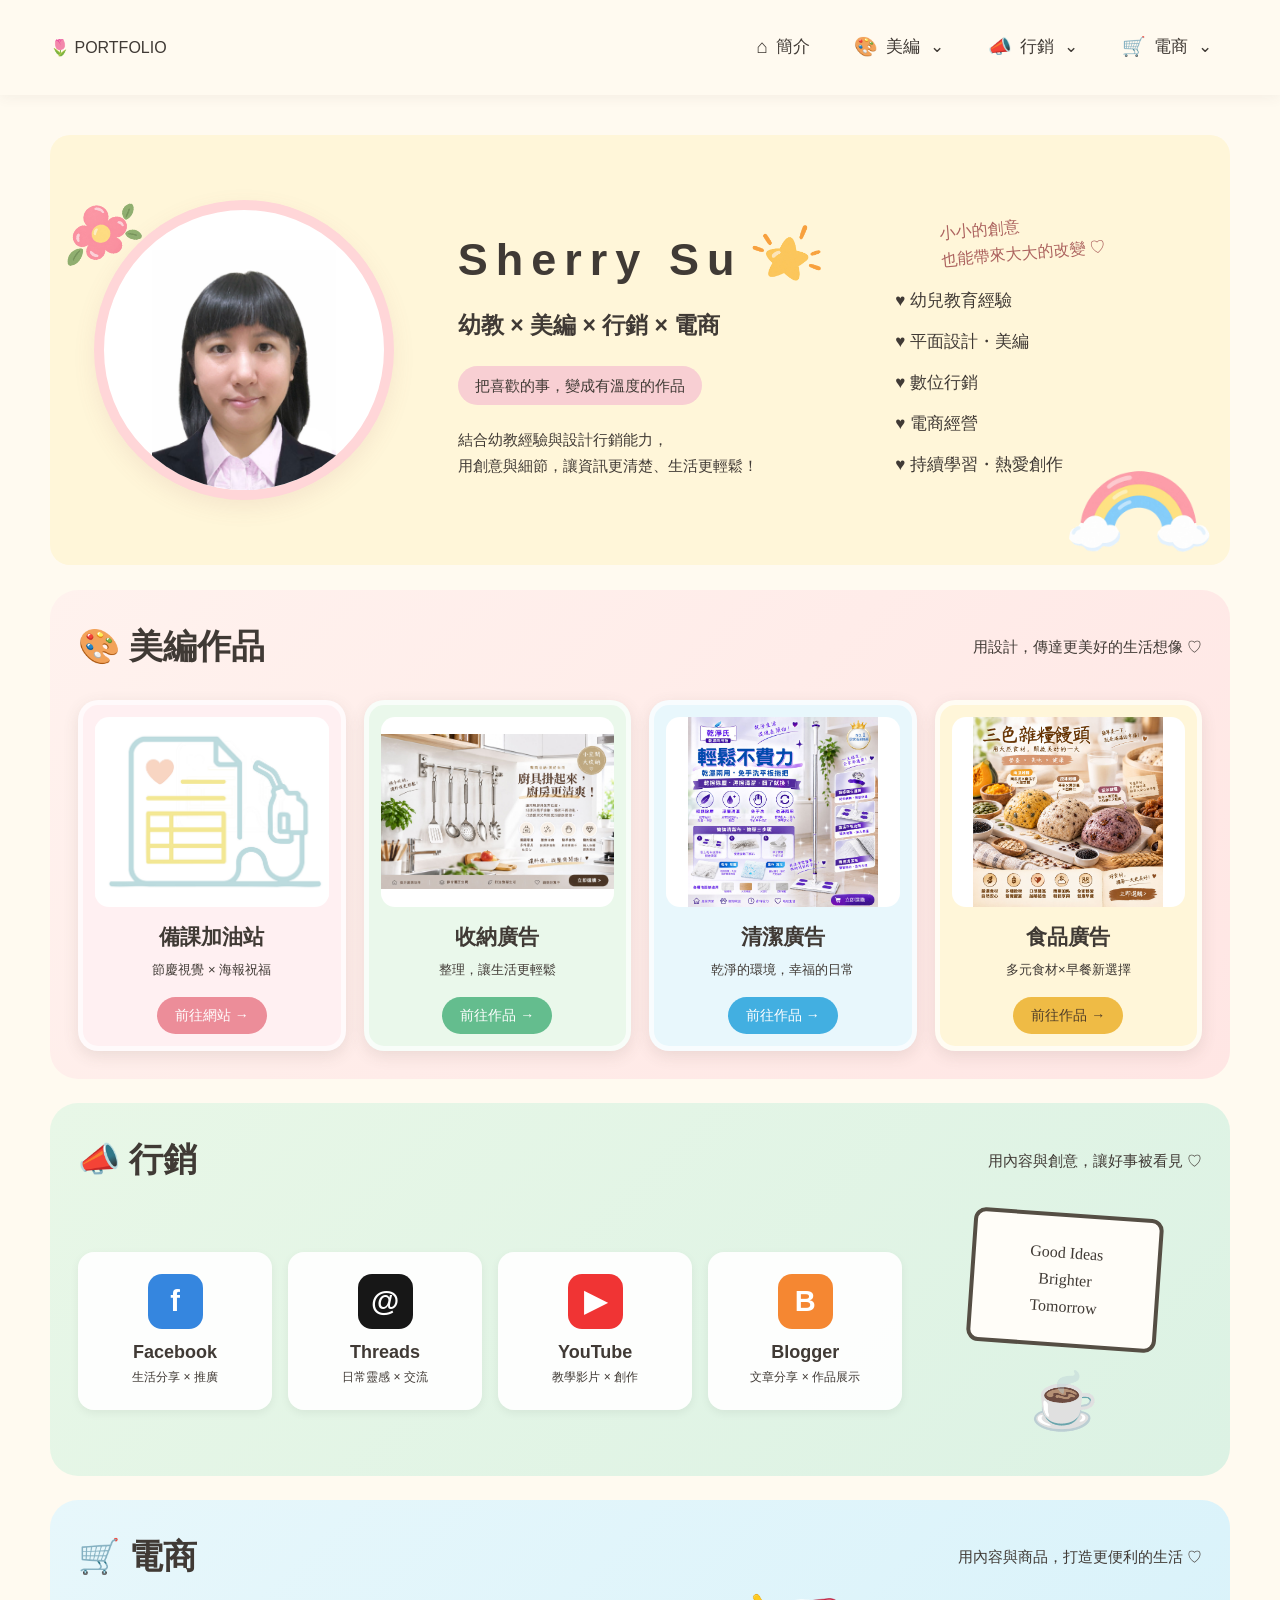
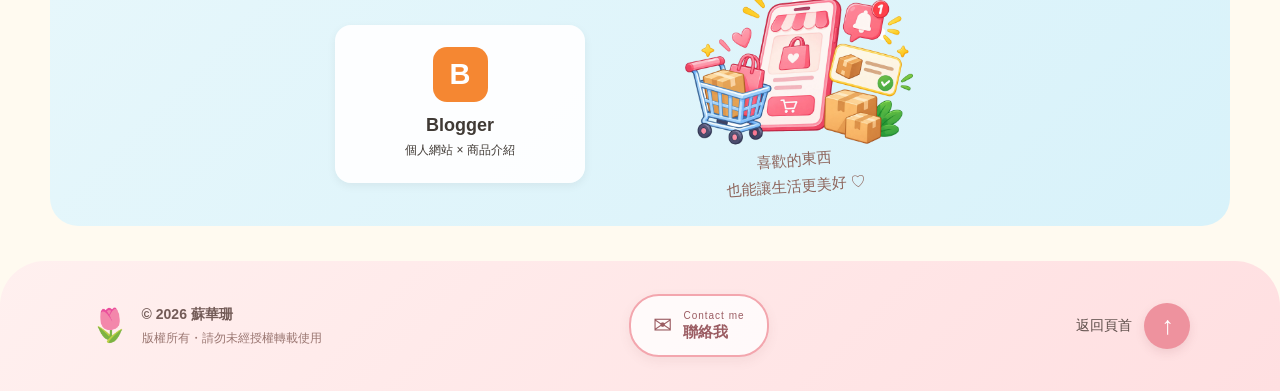
==== commit 7ad9208a: "Add files via upload" ====
--- a/index.html
+++ b/index.html
@@ -297,7 +297,7 @@
 
 
                     <p>
-                        幼教教材 × 設計
+                        節慶視覺 × 海報祝福
                     </p>
 
 
@@ -404,7 +404,7 @@
 
                     <p>
 
-                        用設計點亮生活
+                        多元食材×早餐新選擇
 
                     </p>
 
@@ -661,7 +661,7 @@
         </div>
 
 
-        <a href="https://mail.google.com/mail/?view=cm&fs=1&to=newhappy0915Gmail@gmail.com&su=作品集聯絡" target="_blank"
+        <a href="https://mail.google.com/mail/?view=cm&fs=1&to=newhappy0915@gmail.com&su=作品集聯絡" target="_blank"
             class="footer-contact">
             <span class="mail-icon">✉</span>
 
